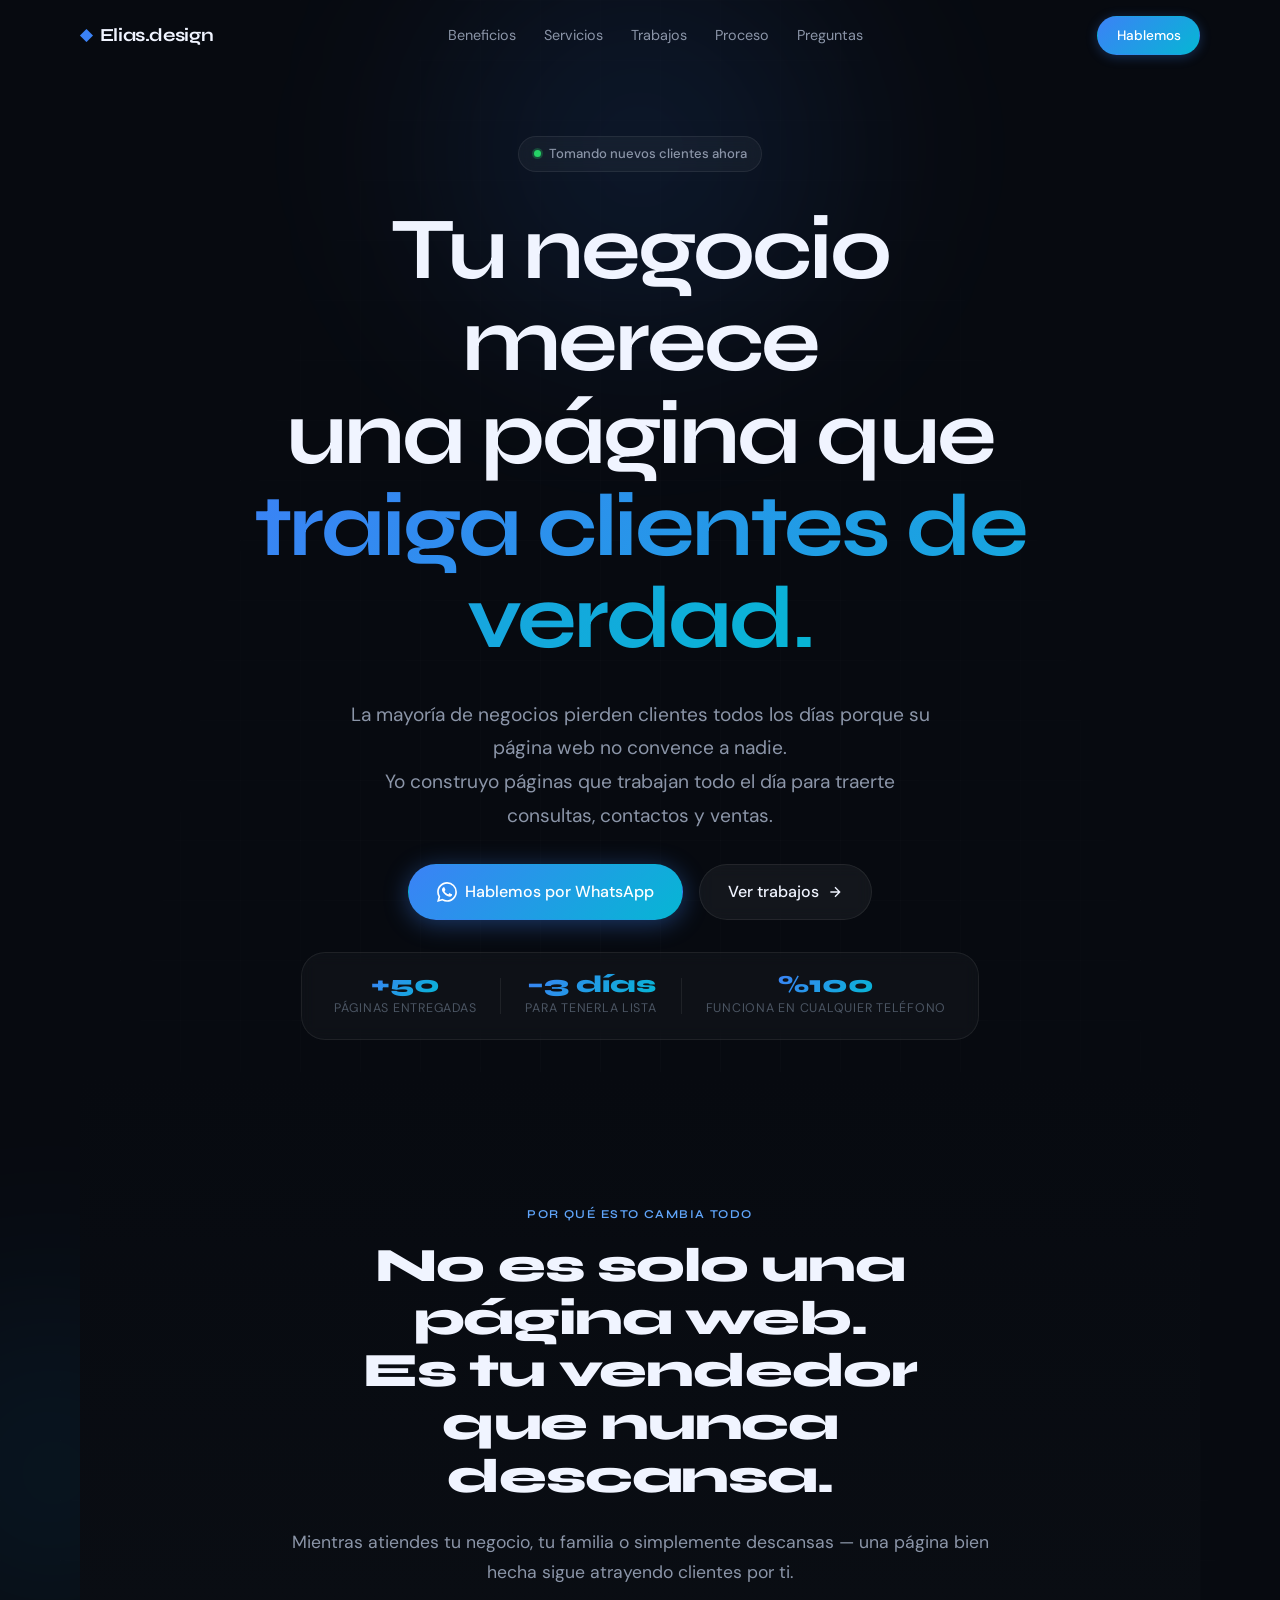
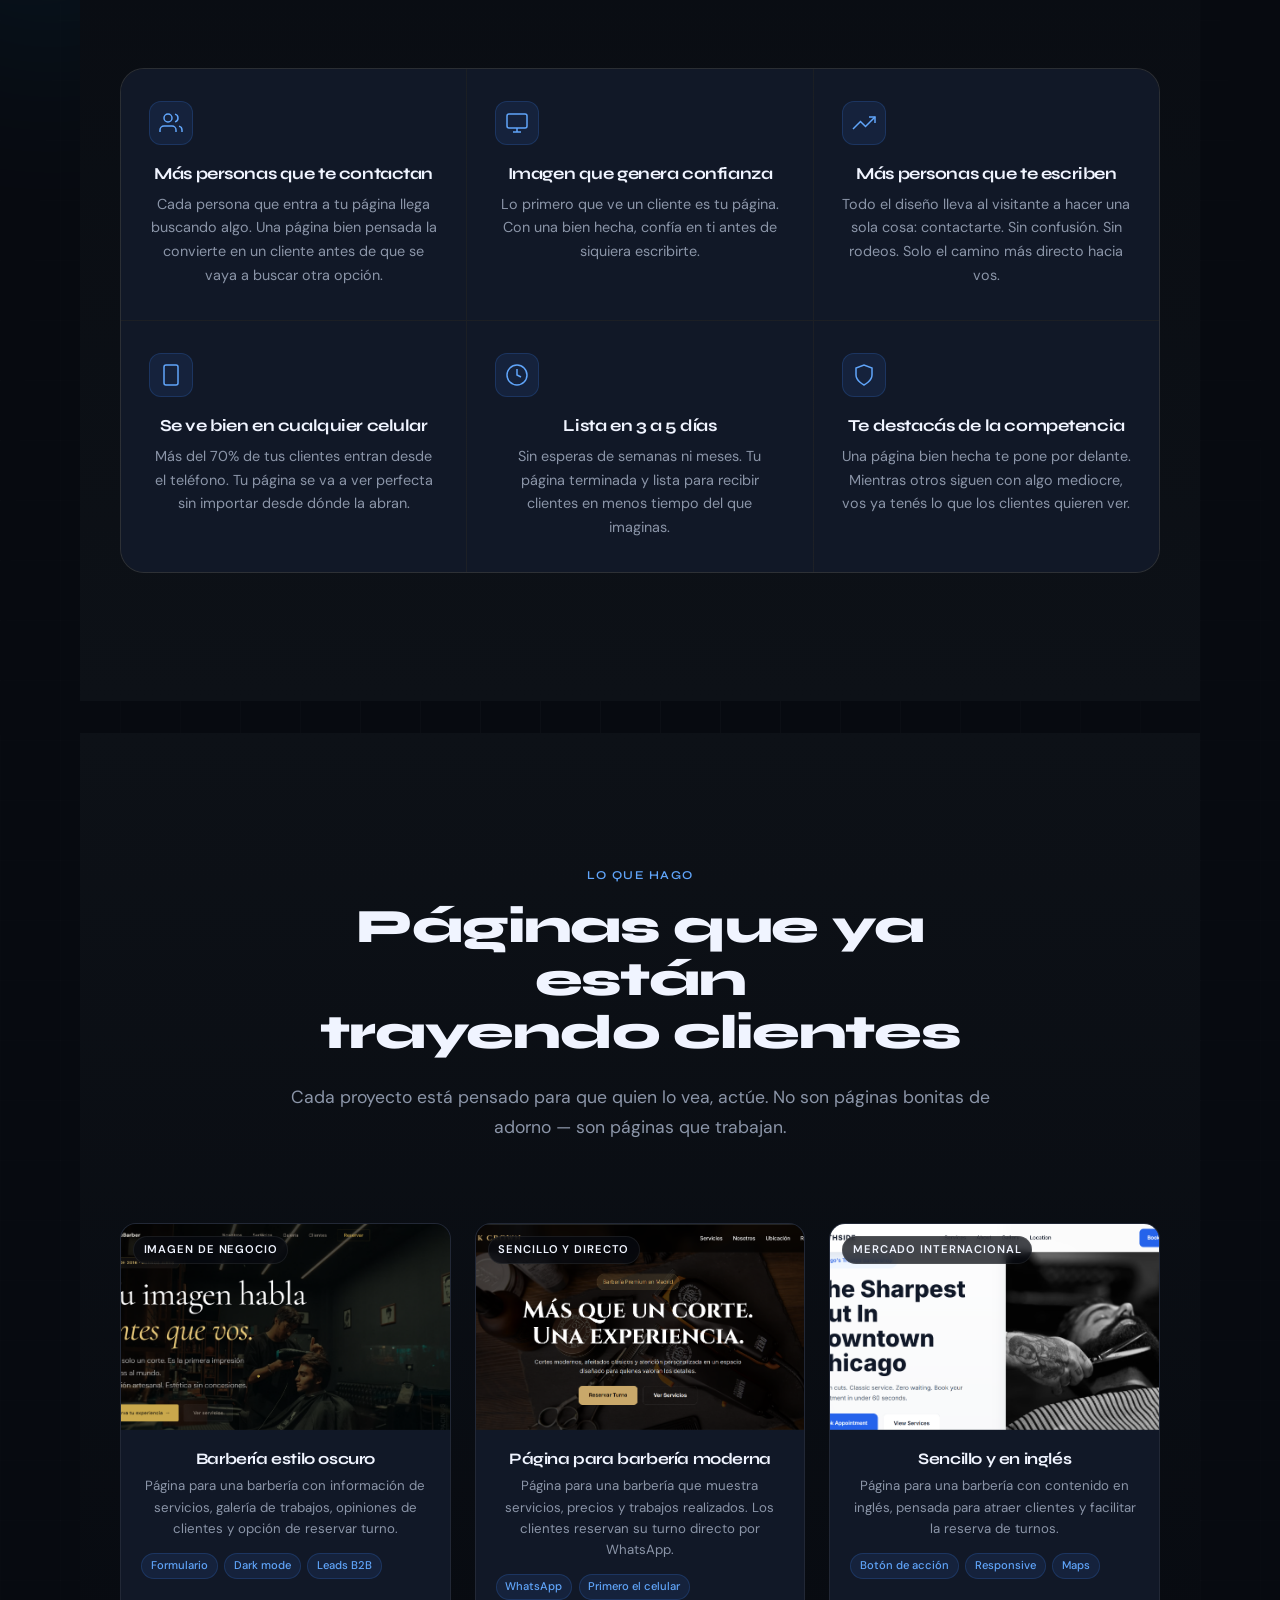
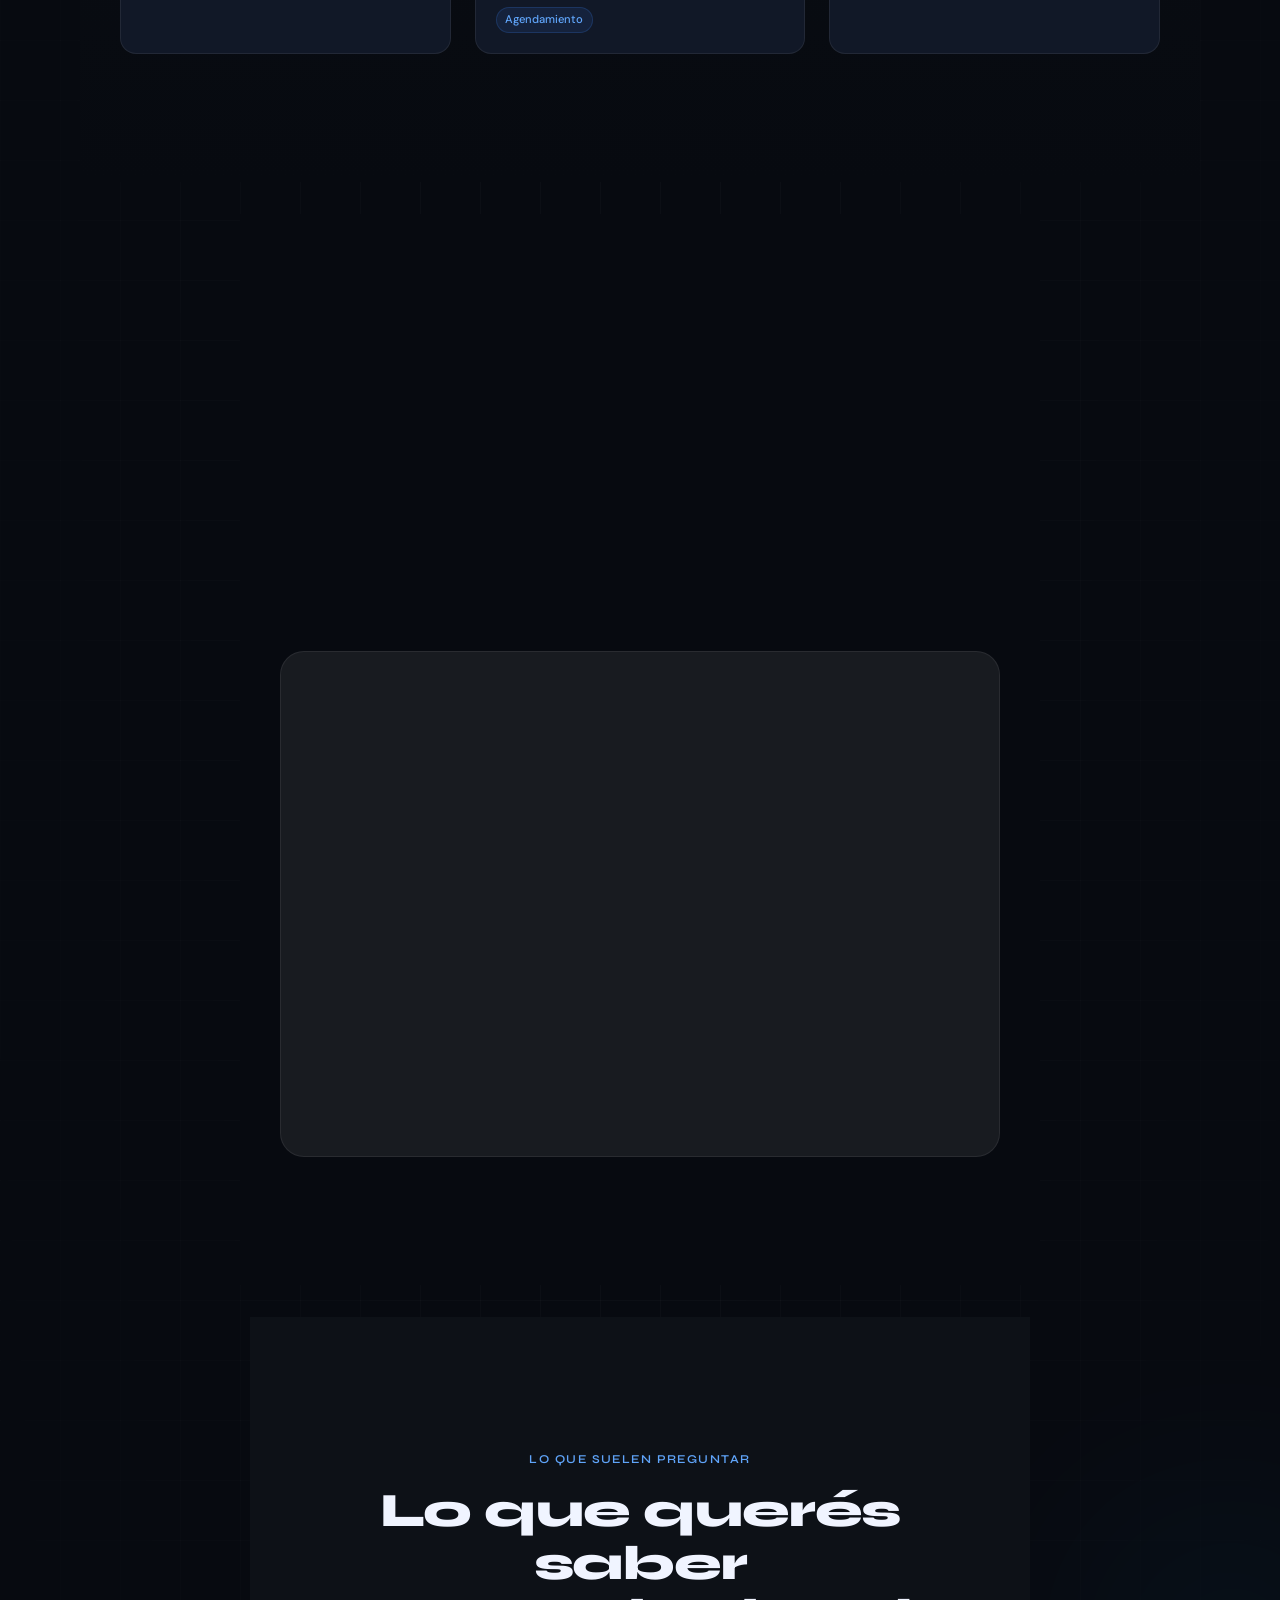
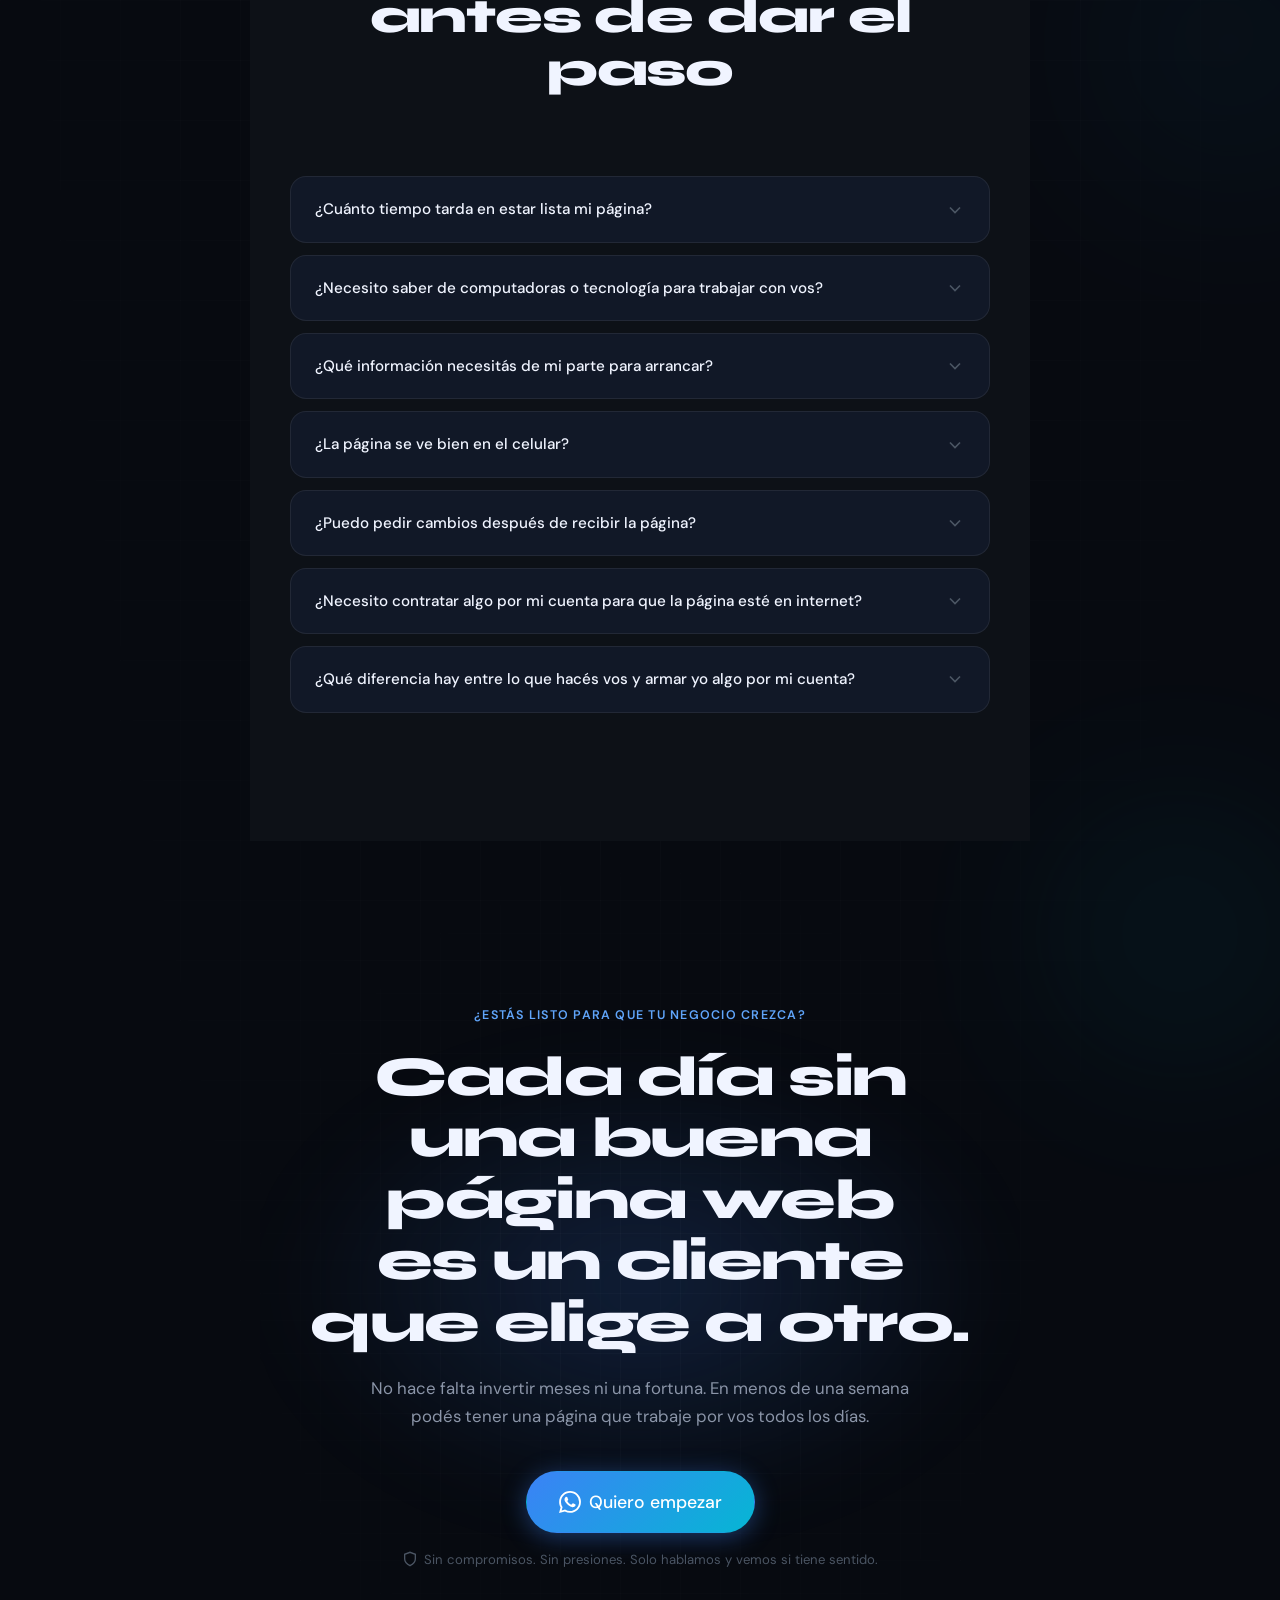
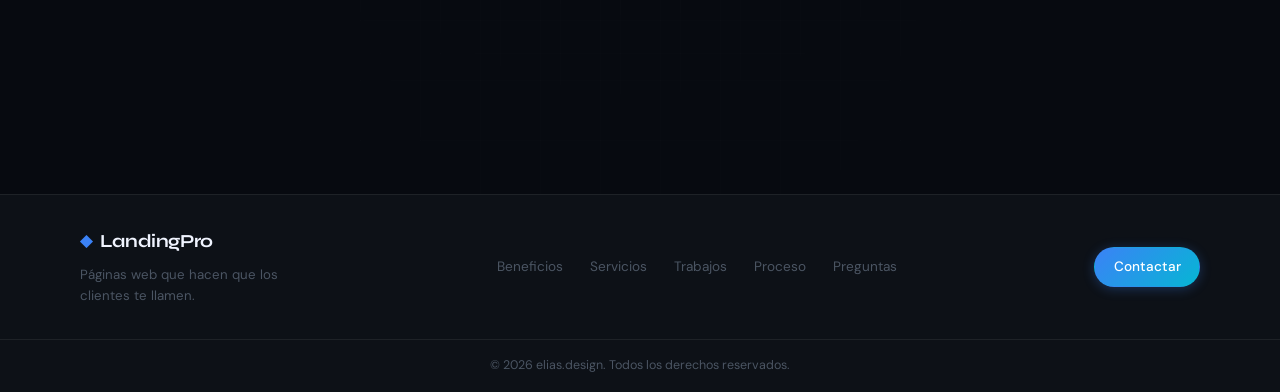
==== index.html @ 69d13177 "Update index.html" ====
<!DOCTYPE html>
<html lang="es">
<head>
  <meta charset="UTF-8" />
  <meta name="viewport" content="width=device-width, initial-scale=1.0" />
  <meta name="description" content="Creo páginas web para negocios que quieren conseguir más clientes. Diseñadas para convencer, rápidas de cargar y listas en menos de una semana." />
  <meta name="keywords" content="página web para negocios, diseño web, conseguir clientes, whatsapp, ventas" />
  <meta property="og:title" content="Páginas web que consiguen clientes | Elias.design" />
  <meta property="og:description" content="Tu próxima página web no solo se verá bien — hará que los clientes te llamen." />
  <meta property="og:type" content="website" />
  <title>elias.design — Páginas web que hacen que los clientes te contacten</title>
  <link rel="preconnect" href="https://fonts.googleapis.com" />
  <link rel="preconnect" href="https://fonts.gstatic.com" crossorigin />
  <link href="https://fonts.googleapis.com/css2?family=Syne:wght@400;500;600;700;800&family=DM+Sans:ital,opsz,wght@0,9..40,300;0,9..40,400;0,9..40,500;1,9..40,300&display=swap" rel="stylesheet" />
  <link rel="stylesheet" href="style.css" />
</head>
<body>

  <!-- ═══════════════════════════════════════════
       NAVBAR
  ═══════════════════════════════════════════ -->
  <header class="navbar" role="banner" id="navbar">
    <nav class="navbar__inner container" aria-label="Navegación principal">
      <a href="#" class="navbar__logo" aria-label="Ir al inicio">
        <span class="logo-mark" aria-hidden="true">◆</span>
        <span class="logo-text">Elias.design</span>
      </a>
      <ul class="navbar__links" role="list">
        <li><a href="#beneficios" class="nav-link">Beneficios</a></li>
        <li><a href="#servicios" class="nav-link">Servicios</a></li>
        <li><a href="#portfolio" class="nav-link">Trabajos</a></li>
        <li><a href="#proceso" class="nav-link">Proceso</a></li>
        <li><a href="#faq" class="nav-link">Preguntas</a></li>
      </ul>
      <a href="https://wa.me/5541999038098?text=Hola,%20me%20interesa%20una%20landing%20page%20profesional"
         class="btn btn--primary btn--sm"
         target="_blank"
         rel="noopener noreferrer"
         aria-label="Contactar por WhatsApp">
        <!-- CAMBIAR NUMERO DE WHATSAPP -->
        Hablemos
      </a>
      <button class="navbar__toggle" aria-label="Abrir menú" aria-expanded="false" aria-controls="mobile-menu" id="menuToggle">
        <span></span><span></span><span></span>
      </button>
    </nav>
    <!-- Mobile Menu -->
    <div class="mobile-menu" id="mobile-menu" aria-hidden="true" role="dialog" aria-modal="true">
      <ul role="list">
        <li><a href="#beneficios" class="nav-link">Beneficios</a></li>
        <li><a href="#servicios" class="nav-link">Servicios</a></li>
        <li><a href="#portfolio" class="nav-link">Trabajos</a></li>
        <li><a href="#proceso" class="nav-link">Proceso</a></li>
        <li><a href="#faq" class="nav-link">Preguntas</a></li>
        <li>
          <a href="https://wa.me/+5541999038098?text=Hola,%20me%20interesa%20una%20landing%20page%20profesional"
             class="btn btn--primary btn--full"
             target="_blank"
             rel="noopener noreferrer">
            <!-- CAMBIAR NUMERO DE WHATSAPP -->
            Hablemos por WhatsApp
          </a>
        </li>
      </ul>
    </div>
  </header>

  <main>

    <!-- ═══════════════════════════════════════════
         HERO
    ═══════════════════════════════════════════ -->
    <section class="hero" aria-labelledby="hero-headline">
      <div class="hero__bg" aria-hidden="true">
        <div class="hero__grid"></div>
        <div class="hero__glow hero__glow--1"></div>
        <div class="hero__glow hero__glow--2"></div>
        <div class="hero__orb hero__orb--1"></div>
        <div class="hero__orb hero__orb--2"></div>
      </div>

      <div class="container hero__inner">
        <div class="hero__badge reveal" aria-label="Disponible para proyectos">
          <span class="badge__dot" aria-hidden="true"></span>
          <span>Tomando nuevos clientes ahora</span>
        </div>

        <h1 class="hero__headline reveal reveal--delay-1" id="hero-headline">
          Tu negocio merece<br />
          una página que<br />
          <em class="headline--accent">traiga clientes de verdad.</em>
        </h1>

        <p class="hero__subheadline reveal reveal--delay-2">
          La mayoría de negocios pierden clientes todos los días porque su página web no convence a nadie.<br class="break-desktop" />
          Yo construyo páginas que trabajan todo el día para traerte consultas, contactos y ventas.
        </p>

        <div class="hero__actions reveal reveal--delay-3">
          <a href="https://wa.me/5541999038098?text=Hola,%20me%20interesa%20una%20landing%20page%20profesional"
             class="btn btn--primary btn--lg btn--glow"
             target="_blank"
             rel="noopener noreferrer"
             aria-label="Contactar por WhatsApp ahora">
            <!-- CAMBIAR NUMERO DE WHATSAPP -->
            <svg width="20" height="20" viewBox="0 0 24 24" fill="currentColor" aria-hidden="true">
              <path d="M17.472 14.382c-.297-.149-1.758-.867-2.03-.967-.273-.099-.471-.148-.67.15-.197.297-.767.966-.94 1.164-.173.199-.347.223-.644.075-.297-.15-1.255-.463-2.39-1.475-.883-.788-1.48-1.761-1.653-2.059-.173-.297-.018-.458.13-.606.134-.133.298-.347.446-.52.149-.174.198-.298.298-.497.099-.198.05-.371-.025-.52-.075-.149-.669-1.612-.916-2.207-.242-.579-.487-.5-.669-.51-.173-.008-.371-.01-.57-.01-.198 0-.52.074-.792.372-.272.297-1.04 1.016-1.04 2.479 0 1.462 1.065 2.875 1.213 3.074.149.198 2.096 3.2 5.077 4.487.709.306 1.262.489 1.694.625.712.227 1.36.195 1.871.118.571-.085 1.758-.719 2.006-1.413.248-.694.248-1.289.173-1.413-.074-.124-.272-.198-.57-.347m-5.421 7.403h-.004a9.87 9.87 0 01-5.031-1.378l-.361-.214-3.741.982.998-3.648-.235-.374a9.86 9.86 0 01-1.51-5.26c.001-5.45 4.436-9.884 9.888-9.884 2.64 0 5.122 1.03 6.988 2.898a9.825 9.825 0 012.893 6.994c-.003 5.45-4.437 9.884-9.885 9.884m8.413-18.297A11.815 11.815 0 0012.05 0C5.495 0 .16 5.335.157 11.892c0 2.096.547 4.142 1.588 5.945L.057 24l6.305-1.654a11.882 11.882 0 005.683 1.448h.005c6.554 0 11.89-5.335 11.893-11.893a11.821 11.821 0 00-3.48-8.413z"/>
            </svg>
            Hablemos por WhatsApp
          </a>
          <a href="#portfolio" class="btn btn--ghost btn--lg">
            Ver trabajos
            <svg width="16" height="16" viewBox="0 0 24 24" fill="none" stroke="currentColor" stroke-width="2" aria-hidden="true">
              <path d="M5 12h14M12 5l7 7-7 7"/>
            </svg>
          </a>
        </div>

        <!-- Social proof strip -->
        <div class="hero__proof reveal reveal--delay-4">
          <div class="proof__item">
            <strong>+50</strong>
            <span>Páginas entregadas</span>
          </div>
          <div class="proof__divider" aria-hidden="true"></div>
          <div class="proof__item">
            <strong>3–5 días</strong>
            <span>Para tenerla lista</span>
          </div>
          <div class="proof__divider" aria-hidden="true"></div>
          <div class="proof__item">
            <strong>100%</strong>
            <span>Funciona en cualquier teléfono</span>
          </div>
        </div>

      

    <!-- ═══════════════════════════════════════════
         BENEFICIOS
    ═══════════════════════════════════════════ -->
    <section class="section beneficios" id="beneficios" aria-labelledby="beneficios-title">
      <div class="container">
        <div class="section__header reveal">
          <div class="section__eyebrow">Por qué esto cambia todo</div>
          <h2 class="section__title" id="beneficios-title">
            No es solo una página web.<br />Es tu vendedor que nunca descansa.
          </h2>
          <p class="section__desc">
            Mientras atiendes tu negocio, tu familia o simplemente descansas — una página bien hecha sigue atrayendo clientes por ti.
          </p>
        </div>

        <div class="benefits-grid">

          <div class="benefit-card reveal" style="--delay: 0">
            <div class="benefit-card__icon" aria-hidden="true">
              <svg width="24" height="24" viewBox="0 0 24 24" fill="none" stroke="currentColor" stroke-width="1.5">
                <path d="M17 21v-2a4 4 0 0 0-4-4H5a4 4 0 0 0-4 4v2"/><circle cx="9" cy="7" r="4"/>
                <path d="M23 21v-2a4 4 0 0 0-3-3.87"/><path d="M16 3.13a4 4 0 0 1 0 7.75"/>
              </svg>
            </div>
            <h3 class="benefit-card__title">Más personas que te contactan</h3>
            <p class="benefit-card__desc">Cada persona que entra a tu página llega buscando algo. Una página bien pensada la convierte en un cliente antes de que se vaya a buscar otra opción.</p>
          </div>

          <div class="benefit-card reveal" style="--delay: 1">
            <div class="benefit-card__icon" aria-hidden="true">
              <svg width="24" height="24" viewBox="0 0 24 24" fill="none" stroke="currentColor" stroke-width="1.5">
                <rect x="2" y="3" width="20" height="14" rx="2"/><line x1="8" y1="21" x2="16" y2="21"/><line x1="12" y1="17" x2="12" y2="21"/>
              </svg>
            </div>
            <h3 class="benefit-card__title">Imagen que genera confianza</h3>
            <p class="benefit-card__desc">Lo primero que ve un cliente es tu página. Con una bien hecha, confía en ti antes de siquiera escribirte.</p>
          </div>

          <div class="benefit-card reveal" style="--delay: 2">
            <div class="benefit-card__icon" aria-hidden="true">
              <svg width="24" height="24" viewBox="0 0 24 24" fill="none" stroke="currentColor" stroke-width="1.5">
                <polyline points="23 6 13.5 15.5 8.5 10.5 1 18"/><polyline points="17 6 23 6 23 12"/>
              </svg>
            </div>
            <h3 class="benefit-card__title">Más personas que te escriben</h3>
            <p class="benefit-card__desc">Todo el diseño lleva al visitante a hacer una sola cosa: contactarte. Sin confusión. Sin rodeos. Solo el camino más directo hacia vos.</p>
          </div>

          <div class="benefit-card reveal" style="--delay: 3">
            <div class="benefit-card__icon" aria-hidden="true">
              <svg width="24" height="24" viewBox="0 0 24 24" fill="none" stroke="currentColor" stroke-width="1.5">
                <rect x="5" y="2" width="14" height="20" rx="2" ry="2"/><line x1="12" y1="18" x2="12.01" y2="18"/>
              </svg>
            </div>
            <h3 class="benefit-card__title">Se ve bien en cualquier celular</h3>
            <p class="benefit-card__desc">Más del 70% de tus clientes entran desde el teléfono. Tu página se va a ver perfecta sin importar desde dónde la abran.</p>
          </div>

          <div class="benefit-card reveal" style="--delay: 4">
            <div class="benefit-card__icon" aria-hidden="true">
              <svg width="24" height="24" viewBox="0 0 24 24" fill="none" stroke="currentColor" stroke-width="1.5">
                <circle cx="12" cy="12" r="10"/><polyline points="12 6 12 12 16 14"/>
              </svg>
            </div>
            <h3 class="benefit-card__title">Lista en 3 a 5 días</h3>
            <p class="benefit-card__desc">Sin esperas de semanas ni meses. Tu página terminada y lista para recibir clientes en menos tiempo del que imaginas.</p>
          </div>

          <div class="benefit-card reveal" style="--delay: 5">
            <div class="benefit-card__icon" aria-hidden="true">
              <svg width="24" height="24" viewBox="0 0 24 24" fill="none" stroke="currentColor" stroke-width="1.5">
                <path d="M12 22s8-4 8-10V5l-8-3-8 3v7c0 6 8 10 8 10z"/>
              </svg>
            </div>
            <h3 class="benefit-card__title">Te destacás de la competencia</h3>
            <p class="benefit-card__desc">Una página bien hecha te pone por delante. Mientras otros siguen con algo mediocre, vos ya tenés lo que los clientes quieren ver.</p>
          </div>

        </div>
      </div>
    </section>

    
    <!-- ═══════════════════════════════════════════
         PORTFOLIO
    ═══════════════════════════════════════════ -->
    <section class="section portfolio" id="portfolio" aria-labelledby="portfolio-title">
      <div class="container">
        <div class="section__header reveal">
          <div class="section__eyebrow">Lo que hago</div>
          <h2 class="section__title" id="portfolio-title">
            Páginas que ya están<br />trayendo clientes
          </h2>
          <p class="section__desc">
            Cada proyecto está pensado para que quien lo vea, actúe. No son páginas bonitas de adorno — son páginas que trabajan.
          </p>
        </div>

        <div class="portfolio-grid">

          <!-- Proyecto 1 -->
          <!-- CAMBIAR IMAGEN DEL PROYECTO 1 -->
          <article class="portfolio-card reveal" style="--delay: 0" aria-labelledby="port-1-title">
            <div class="portfolio-card__image">
              <!-- CAMBIAR IMAGEN: reemplaza el div.portfolio-card__placeholder por <img src="ruta/imagen.jpg" alt="descripción"> -->
              <div class="portfolio-card__placeholder"  aria-hidden="true">
                <img src="nobleb.png" alt="descripción">
                <div class="placeholder-ui">
                  <div class="placeholder-nav"></div>
                  <div class="placeholder-hero">
                    <div class="placeholder-h1"></div>
                    <div class="placeholder-h2"></div>
                    <div class="placeholder-btn"></div>
                  </div>
                  <div class="placeholder-cards">
                    <div class="placeholder-card" style="background: #1e3a5f"></div>
                    <div class="placeholder-card" style="background: #152d4a"></div>
                  </div>
                </div>
              </div>
              <div class="portfolio-card__overlay">
                <!-- CAMBIAR LINK DEL PROYECTO 1 -->
                <a href="https://noble-barber.vercel.app/" class="btn btn--primary btn--sm" target="_blank" rel="noopener noreferrer">
                  Ver proyecto →
                  <!-- LINK -->
                </a>
              </div>
              <div class="portfolio-card__category">Imagen de negocio</div>
            </div>
            <div class="portfolio-card__content">
              <h3 class="portfolio-card__title" id="port-1-title">Barbería estilo oscuro</h3>
              <p class="portfolio-card__desc">Página para una barbería con información de servicios, galería de trabajos, opiniones de clientes y opción de reservar turno.</p>
              <div class="portfolio-card__tags" role="list" aria-label="Etiquetas del proyecto">
                <span role="listitem">Formulario</span>
                <span role="listitem">Dark mode</span>
                <span role="listitem">Leads B2B</span>
              </div>
            </div>
          </article>

          <!-- Proyecto 2 -->
          <!-- CAMBIAR IMAGEN DEL PROYECTO 2 -->
          <article class="portfolio-card reveal" style="--delay: 1" aria-labelledby="port-2-title">
            <div class="portfolio-card__image">
              <!-- CAMBIAR IMAGEN: reemplaza el div.portfolio-card__placeholder por <img src="ruta/imagen.jpg" alt="descripción"> -->
              <div class="portfolio-card__placeholder" aria-hidden="true">
                    <img src="black.png" alt="descripción2">
                <div class="placeholder-ui" style="background: linear-gradient(135deg, #0d1f0d, #0a2818)">
                  <div class="placeholder-nav" style="background: rgba(255,255,255,0.05)"></div>
                  <div class="placeholder-hero">
                    <div class="placeholder-h1" style="background: #22c55e; opacity:0.7"></div>
                    <div class="placeholder-h2" style="background: rgba(255,255,255,0.2)"></div>
                    <div class="placeholder-btn" style="background: #22c55e"></div>
                  </div>
                  <div class="placeholder-cards">
                    <div class="placeholder-card" style="background: rgba(34,197,94,0.1); border: 1px solid rgba(34,197,94,0.3)"></div>
                    <div class="placeholder-card" style="background: rgba(34,197,94,0.1); border: 1px solid rgba(34,197,94,0.3)"></div>
                  </div>
                </div>
              </div>
              <div class="portfolio-card__overlay">
                <!-- CAMBIAR LINK DEL PROYECTO 2 -->
                <a href="https://black-barber-beryl.vercel.app/" class="btn btn--primary btn--sm" target="_blank" rel="noopener noreferrer">
                  Ver proyecto →
                  <!-- CAMBIAR LINK -->
                </a>
              </div>
              <div class="portfolio-card__category">Sencillo y directo</div>
            </div>
            <div class="portfolio-card__content">
              <h3 class="portfolio-card__title" id="port-2-title">Página para barbería moderna</h3>
              <p class="portfolio-card__desc">Página para una barbería que muestra servicios, precios y trabajos realizados. Los clientes reservan su turno directo por WhatsApp.</p>
              <div class="portfolio-card__tags" role="list" aria-label="Etiquetas del proyecto">
                <span role="listitem">WhatsApp</span>
                <span role="listitem">Primero el celular</span>
                <span role="listitem">Agendamiento</span>
              </div>
            </div>
          </article>

          <!-- Proyecto 3 -->
          <!-- CAMBIAR IMAGEN DEL PROYECTO 3 -->
          <article class="portfolio-card reveal" style="--delay: 2" aria-labelledby="port-3-title">
            <div class="portfolio-card__image">
              <!-- CAMBIAR IMAGEN: reemplaza el div.portfolio-card__placeholder por <img src="ruta/imagen.jpg" alt="descripción"> -->
              <div class="portfolio-card__placeholder" aria-hidden="true">
                    <img src="northside.png" alt="descripción3">

                <div class="placeholder-ui" style="background: linear-gradient(135deg, #1a0533, #0d001f)">
                  <div class="placeholder-nav" style="background: rgba(255,255,255,0.04)"></div>
                  <div class="placeholder-hero">
                    <div class="placeholder-h1" style="background: #a855f7; opacity:0.8"></div>
                    <div class="placeholder-h2" style="background: rgba(255,255,255,0.15)"></div>
                    <div class="placeholder-btn" style="background: linear-gradient(90deg,#a855f7,#ec4899)"></div>
                  </div>
                  <div class="placeholder-cards">
                    <div class="placeholder-card" style="background: rgba(168,85,247,0.12); border:1px solid rgba(168,85,247,0.3)"></div>
                    <div class="placeholder-card" style="background: rgba(168,85,247,0.12); border:1px solid rgba(168,85,247,0.3)"></div>
                  </div>
                </div>
              </div>
              <div class="portfolio-card__overlay">
                <!-- CAMBIAR LINK DEL PROYECTO 3 -->
                <a href="https://north-barber.vercel.app/" class="btn btn--primary btn--sm" target="_blank" rel="noopener noreferrer">
                  Ver proyecto →
                  <!-- CAMBIAR LINK -->
                </a>
              </div>
              <div class="portfolio-card__category">Mercado internacional</div>
            </div>
            <div class="portfolio-card__content">
              <h3 class="portfolio-card__title" id="port-3-title">Sencillo y en inglés</h3>
              <p class="portfolio-card__desc">Página para una barbería con contenido en inglés, pensada para atraer clientes y facilitar la reserva de turnos.</p>
              <div class="portfolio-card__tags" role="list" aria-label="Etiquetas del proyecto">
                <span role="listitem">Botón de acción</span>
                <span role="listitem">Responsive</span>
                <span role="listitem">Maps</span>
              </div>
            </div>
          </article>
    </section>

    <!-- ═══════════════════════════════════════════
        PROCESO
    ═══════════════════════════════════════════ -->
    <section class="section proceso" id="proceso" aria-labelledby="proceso-title">
      <div class="container">
        <div class="section__header reveal">
          <div class="section__eyebrow">Así funciona</div>
          <h2 class="section__title" id="proceso-title">
            Sencillo, rápido<br />y sin vueltas
          </h2>
          <p class="section__desc">
            Tu tiempo vale. Por eso el proceso es simple, claro y termina con tu página lista en menos de una semana.
          </p>
        </div>

        <div class="process-steps">

          <div class="process-step reveal" style="--delay: 0">
            <div class="process-step__number" aria-hidden="true">01</div>
            <div class="process-step__content">
              <h3 class="process-step__title">Charlamos</h3>
              <p class="process-step__desc">Hablamos por WhatsApp. Te hago las preguntas necesarias para entender tu negocio, a quién le vendés y qué resultado querés lograr.</p>
            </div>
            <div class="process-step__connector" aria-hidden="true"></div>
          </div>

          <div class="process-step reveal" style="--delay: 1">
            <div class="process-step__number" aria-hidden="true">02</div>
            <div class="process-step__content">
              <h3 class="process-step__title">Diseñamos</h3>
              <p class="process-step__desc">Armo la estructura visual y los textos de tu página. Te muestro cómo va a quedar antes de empezar a construirla.</p>
            </div>
            <div class="process-step__connector" aria-hidden="true"></div>
          </div>

          <div class="process-step reveal" style="--delay: 2">
            <div class="process-step__number" aria-hidden="true">03</div>
            <div class="process-step__content">
              <h3 class="process-step__title">Construimos</h3>
              <p class="process-step__desc">Construyo tu página con cuidado. Carga rápido, se ve bien en el celular y está pensada para que quienes la visiten te escriban.</p>
            </div>
            <div class="process-step__connector" aria-hidden="true"></div>
          </div>

          <div class="process-step reveal" style="--delay: 3">
            <div class="process-step__number" aria-hidden="true">04</div>
            <div class="process-step__content">
              <h3 class="process-step__title">Te la entregamos</h3>
              <p class="process-step__desc">Recibís tu página lista para publicar. Te explico cómo funciona todo y te acompaño después de la entrega para que no te quedes con dudas.</p>
            </div>
          </div>

        </div>
      </div>
    </section>

    <!-- ═══════════════════════════════════════════
        FAQ
    ═══════════════════════════════════════════ -->
    <section class="section faq" id="faq" aria-labelledby="faq-title">
      <div class="container">
        <div class="section__header reveal">
          <div class="section__eyebrow">Lo que suelen preguntar</div>
          <h2 class="section__title" id="faq-title">
            Lo que querés saber<br />antes de dar el paso
          </h2>
        </div>

        <div class="faq-list reveal" role="list">

          <details class="faq-item" role="listitem">
            <summary class="faq-item__question">
              ¿Cuánto tiempo tarda en estar lista mi página?
              <span class="faq-item__icon" aria-hidden="true">
                <svg width="20" height="20" viewBox="0 0 24 24" fill="none" stroke="currentColor" stroke-width="2"><polyline points="6 9 12 15 18 9"/></svg>
              </span>
            </summary>
            <div class="faq-item__answer">
              <p>Entre 3 y 5 días desde que confirmás el proyecto y me mandás la información necesaria. No hago esperar semanas a nadie.</p>
            </div>
          </details>

          <details class="faq-item" role="listitem">
            <summary class="faq-item__question">
              ¿Necesito saber de computadoras o tecnología para trabajar con vos?
              <span class="faq-item__icon" aria-hidden="true">
                <svg width="20" height="20" viewBox="0 0 24 24" fill="none" stroke="currentColor" stroke-width="2"><polyline points="6 9 12 15 18 9"/></svg>
              </span>
            </summary>
            <div class="faq-item__answer">
              <p>Para nada. Solo necesitás saber qué querés lograr con tu negocio. Yo me encargo de todo lo demás: diseño, construcción, formularios, WhatsApp, publicación y cualquier cosa técnica.</p>
            </div>
          </details>

          <details class="faq-item" role="listitem">
            <summary class="faq-item__question">
              ¿Qué información necesitás de mi parte para arrancar?
              <span class="faq-item__icon" aria-hidden="true">
                <svg width="20" height="20" viewBox="0 0 24 24" fill="none" stroke="currentColor" stroke-width="2"><polyline points="6 9 12 15 18 9"/></svg>
              </span>
            </summary>
            <div class="faq-item__answer">
              <p>Básicamente: a qué te dedicás, a quién le vendés, qué querés que haga quien visita tu página y si tenés logo e imágenes. Si te falta algo, lo resolvemos juntos sin problema.</p>
            </div>
          </details>

          <details class="faq-item" role="listitem">
            <summary class="faq-item__question">
              ¿La página se ve bien en el celular?
              <span class="faq-item__icon" aria-hidden="true">
                <svg width="20" height="20" viewBox="0 0 24 24" fill="none" stroke="currentColor" stroke-width="2"><polyline points="6 9 12 15 18 9"/></svg>
              </span>
            </summary>
            <div class="faq-item__answer">
              <p>Sí. Todas las páginas que hago están pensadas primero para el celular, porque más del 70% de las personas las abren desde el teléfono. Se va a ver perfecta en cualquier pantalla.</p>
            </div>
          </details>

          <details class="faq-item" role="listitem">
            <summary class="faq-item__question">
              ¿Puedo pedir cambios después de recibir la página?
              <span class="faq-item__icon" aria-hidden="true">
                <svg width="20" height="20" viewBox="0 0 24 24" fill="none" stroke="currentColor" stroke-width="2"><polyline points="6 9 12 15 18 9"/></svg>
              </span>
            </summary>
            <div class="faq-item__answer">
              <p>Sí. Durante el proceso hay rondas de revisión. Y si después de entregada necesitás ajustar un texto, un color o una imagen, lo hacemos sin problema dentro del período de acompañamiento.</p>
            </div>
          </details>

          <details class="faq-item" role="listitem">
            <summary class="faq-item__question">
              ¿Necesito contratar algo por mi cuenta para que la página esté en internet?
              <span class="faq-item__icon" aria-hidden="true">
                <svg width="20" height="20" viewBox="0 0 24 24" fill="none" stroke="currentColor" stroke-width="2"><polyline points="6 9 12 15 18 9"/></svg>
              </span>
            </summary>
            <div class="faq-item__answer">
              <p>Sí, necesitás un dominio y un servicio de alojamiento, pero son baratos y fáciles de conseguir. Si todavía no los tenés, te recomiendo las mejores opciones para tu caso y te guío para que no pierdas tiempo en eso.</p>
            </div>
          </details>

          <details class="faq-item" role="listitem">
            <summary class="faq-item__question">
              ¿Qué diferencia hay entre lo que hacés vos y armar yo algo por mi cuenta?
              <span class="faq-item__icon" aria-hidden="true">
                <svg width="20" height="20" viewBox="0 0 24 24" fill="none" stroke="currentColor" stroke-width="2"><polyline points="6 9 12 15 18 9"/></svg>
              </span>
            </summary>
            <div class="faq-item__answer">
              <p>Podrías armar algo vos mismo con una plantilla básica, claro. Pero una página pensada para que la gente actúe — con los textos correctos, el orden visual correcto y la lógica que lleva al cliente a contactarte — trae entre 3 y 10 veces más resultados. Lo que invertís en una buena página se recupera con el primer cliente que conseguís.</p>
            </div>
          </details>

        </div>
      </div>
    </section>

    <!-- ═══════════════════════════════════════════
         CTA FINAL
    ═══════════════════════════════════════════ -->
    <section class="section cta-final" aria-labelledby="cta-title">
      <div class="cta-final__bg" aria-hidden="true">
        <div class="cta-final__glow"></div>
        <div class="cta-final__grid"></div>
      </div>
      <div class="container cta-final__inner reveal">
        <div class="cta-final__eyebrow">¿Estás listo para que tu negocio crezca?</div>
        <h2 class="cta-final__title" id="cta-title">
          Cada día sin una buena página web<br />
          es un cliente que elige a otro.
        </h2>
        <p class="cta-final__desc">
          No hace falta invertir meses ni una fortuna. En menos de una semana podés tener una página que trabaje por vos todos los días.
        </p>
        <div class="cta-final__actions">
          <a href="https://wa.me/5541999038098?text=Hola,%20quiero%20empezar%20con%20mi%20landing%20page%20profesional"
             class="btn btn--primary btn--xl btn--glow"
             target="_blank"
             rel="noopener noreferrer"
             aria-label="Contactar por WhatsApp para empezar">
            <!-- CAMBIAR NUMERO DE WHATSAPP -->
            <svg width="22" height="22" viewBox="0 0 24 24" fill="currentColor" aria-hidden="true">
              <path d="M17.472 14.382c-.297-.149-1.758-.867-2.03-.967-.273-.099-.471-.148-.67.15-.197.297-.767.966-.94 1.164-.173.199-.347.223-.644.075-.297-.15-1.255-.463-2.39-1.475-.883-.788-1.48-1.761-1.653-2.059-.173-.297-.018-.458.13-.606.134-.133.298-.347.446-.52.149-.174.198-.298.298-.497.099-.198.05-.371-.025-.52-.075-.149-.669-1.612-.916-2.207-.242-.579-.487-.5-.669-.51-.173-.008-.371-.01-.57-.01-.198 0-.52.074-.792.372-.272.297-1.04 1.016-1.04 2.479 0 1.462 1.065 2.875 1.213 3.074.149.198 2.096 3.2 5.077 4.487.709.306 1.262.489 1.694.625.712.227 1.36.195 1.871.118.571-.085 1.758-.719 2.006-1.413.248-.694.248-1.289.173-1.413-.074-.124-.272-.198-.57-.347m-5.421 7.403h-.004a9.87 9.87 0 01-5.031-1.378l-.361-.214-3.741.982.998-3.648-.235-.374a9.86 9.86 0 01-1.51-5.26c.001-5.45 4.436-9.884 9.888-9.884 2.64 0 5.122 1.03 6.988 2.898a9.825 9.825 0 012.893 6.994c-.003 5.45-4.437 9.884-9.885 9.884m8.413-18.297A11.815 11.815 0 0012.05 0C5.495 0 .16 5.335.157 11.892c0 2.096.547 4.142 1.588 5.945L.057 24l6.305-1.654a11.882 11.882 0 005.683 1.448h.005c6.554 0 11.89-5.335 11.893-11.893a11.821 11.821 0 00-3.48-8.413z"/>
            </svg>
            Quiero empezar
          </a>
          <p class="cta-final__note">
            <svg width="16" height="16" viewBox="0 0 24 24" fill="none" stroke="currentColor" stroke-width="2" aria-hidden="true">
              <path d="M12 22s8-4 8-10V5l-8-3-8 3v7c0 6 8 10 8 10z"/>
            </svg>
            Sin compromisos. Sin presiones. Solo hablamos y vemos si tiene sentido.
          </p>
        </div>
      </div>
    </section>

  </main>

  <!-- ═══════════════════════════════════════════
       FOOTER
  ═══════════════════════════════════════════ -->
  <footer class="footer" role="contentinfo">
    <div class="container footer__inner">
      <div class="footer__brand">
        <a href="#" class="navbar__logo" aria-label="Ir al inicio">
          <span class="logo-mark" aria-hidden="true">◆</span>
          <span class="logo-text">LandingPro</span>
        </a>
        <p>Páginas web que hacen que los clientes te llamen.</p>
      </div>
      <nav class="footer__links" aria-label="Navegación del footer">
        <a href="#beneficios">Beneficios</a>
        <a href="#servicios">Servicios</a>
        <a href="#portfolio">Trabajos</a>
        <a href="#proceso">Proceso</a>
        <a href="#faq">Preguntas</a>
      </nav>
      <div class="footer__cta">
        <a href="https://wa.me/5541999038098?text=Hola,%20me%20interesa%20una%20landing%20page%20profesional"
           class="btn btn--primary btn--sm"
           target="_blank"
           rel="noopener noreferrer">
          <!-- CAMBIAR NUMERO DE WHATSAPP -->
          Contactar
        </a>
      </div>
    </div>
    <div class="footer__bottom">
      <div class="container">
        <p>© 2026 elias.design. Todos los derechos reservados.</p>
        <!-- CAMBIAR NOMBRE/DATOS DE LA EMPRESA -->
      </div>
    </div>
  </footer>

  <!-- WhatsApp Floating Button -->
  <a href="https://wa.me/5541999038098?text=Hola,%20me%20interesa%20una%20landing%20page%20profesional"
     class="wa-float"
     target="_blank"
     rel="noopener noreferrer"
     aria-label="Contactar por WhatsApp"
     id="waFloat">
    <!-- CAMBIAR NUMERO DE WHATSAPP -->
    <svg width="28" height="28" viewBox="0 0 24 24" fill="currentColor" aria-hidden="true">
      <path d="M17.472 14.382c-.297-.149-1.758-.867-2.03-.967-.273-.099-.471-.148-.67.15-.197.297-.767.966-.94 1.164-.173.199-.347.223-.644.075-.297-.15-1.255-.463-2.39-1.475-.883-.788-1.48-1.761-1.653-2.059-.173-.297-.018-.458.13-.606.134-.133.298-.347.446-.52.149-.174.198-.298.298-.497.099-.198.05-.371-.025-.52-.075-.149-.669-1.612-.916-2.207-.242-.579-.487-.5-.669-.51-.173-.008-.371-.01-.57-.01-.198 0-.52.074-.792.372-.272.297-1.04 1.016-1.04 2.479 0 1.462 1.065 2.875 1.213 3.074.149.198 2.096 3.2 5.077 4.487.709.306 1.262.489 1.694.625.712.227 1.36.195 1.871.118.571-.085 1.758-.719 2.006-1.413.248-.694.248-1.289.173-1.413-.074-.124-.272-.198-.57-.347m-5.421 7.403h-.004a9.87 9.87 0 01-5.031-1.378l-.361-.214-3.741.982.998-3.648-.235-.374a9.86 9.86 0 01-1.51-5.26c.001-5.45 4.436-9.884 9.888-9.884 2.64 0 5.122 1.03 6.988 2.898a9.825 9.825 0 012.893 6.994c-.003 5.45-4.437 9.884-9.885 9.884m8.413-18.297A11.815 11.815 0 0012.05 0C5.495 0 .16 5.335.157 11.892c0 2.096.547 4.142 1.588 5.945L.057 24l6.305-1.654a11.882 11.882 0 005.683 1.448h.005c6.554 0 11.89-5.335 11.893-11.893a11.821 11.821 0 00-3.48-8.413z"/>
    </svg>
    <span class="wa-float__tooltip">¿Hablamos?</span>
  </a>

  <script src="main.js"></script>
</body>
</html>
---- style.css ----
/* ═══════════════════════════════════════════════════════
   LANDINGPRO — style.css
   Design System: Dark Luxury Tech
   Tipografía: Syne (display) + DM Sans (body)
═══════════════════════════════════════════════════════ */

/* ─── CSS Variables ──────────────────────────────────── */
:root {
  /* Colors */
  --bg-base:         #070a10;
  --bg-surface:      #0d1117;
  --bg-elevated:     #141b24;
  --bg-card:         #111827;
  --border:          rgba(255, 255, 255, 0.07);
  --border-hover:    rgba(255, 255, 255, 0.14);

  --accent:          #3b82f6;
  --accent-bright:   #60a5fa;
  --accent-glow:     rgba(59, 130, 246, 0.35);
  --accent-subtle:   rgba(59, 130, 246, 0.1);

  --cyan:            #06b6d4;
  --cyan-subtle:     rgba(6, 182, 212, 0.08);

  --text-primary:    #f0f4ff;
  --text-secondary:  #8b95a8;
  --text-muted:      #4b5563;
  --text-inverse:    #070a10;

  --wa-green:        #25d366;
  --wa-green-dark:   #128c7e;

  --gradient-hero:   radial-gradient(ellipse 80% 60% at 50% -10%, rgba(59,130,246,0.22) 0%, transparent 65%);
  --gradient-accent: linear-gradient(135deg, var(--accent) 0%, var(--cyan) 100%);
  --gradient-card:   linear-gradient(135deg, rgba(255,255,255,0.04) 0%, rgba(255,255,255,0.01) 100%);

  /* Typography */
  --font-display:    'Syne', sans-serif;
  --font-body:       'DM Sans', sans-serif;

  /* Spacing */
  --spacing-xs:      0.25rem;
  --spacing-sm:      0.5rem;
  --spacing-md:      1rem;
  --spacing-lg:      1.5rem;
  --spacing-xl:      2rem;
  --spacing-2xl:     3rem;
  --spacing-3xl:     5rem;
  --spacing-4xl:     7rem;

  /* Section vertical padding */
  --section-py:      clamp(5rem, 10vw, 8rem);

  /* Radius */
  --radius-sm:       8px;
  --radius-md:       12px;
  --radius-lg:       16px;
  --radius-xl:       24px;
  --radius-full:     9999px;

  /* Shadows */
  --shadow-card:     0 1px 3px rgba(0,0,0,0.4), 0 8px 32px rgba(0,0,0,0.3);
  --shadow-glow:     0 0 60px rgba(59,130,246,0.2), 0 0 120px rgba(59,130,246,0.1);
  --shadow-btn:      0 4px 24px rgba(59,130,246,0.4);

  /* Transitions */
  --transition-fast: 150ms cubic-bezier(0.4, 0, 0.2, 1);
  --transition-base: 250ms cubic-bezier(0.4, 0, 0.2, 1);
  --transition-slow: 400ms cubic-bezier(0.4, 0, 0.2, 1);

  /* Layout */
  --max-width:       1200px;
  --navbar-h:        72px;
}

/* ─── Reset & Base ───────────────────────────────────── */
*, *::before, *::after {
  box-sizing: border-box;
  margin: 0;
  padding: 0;
}

html {
  scroll-behavior: smooth;
  font-size: 16px;
  -webkit-text-size-adjust: 100%;
}

body {
  font-family: var(--font-body);
  background-color: var(--bg-base);
  color: var(--text-primary);
  line-height: 1.6;
  overflow-x: hidden;
  -webkit-font-smoothing: antialiased;
  -moz-osx-font-smoothing: grayscale;
}

img, video, svg {
  display: block;
  max-width: 100%;
}

a {
  color: inherit;
  text-decoration: none;
}

ul, ol {
  list-style: none;
}

button {
  cursor: pointer;
  border: none;
  background: none;
  font-family: inherit;
}

details > summary {
  cursor: pointer;
  list-style: none;
}

details > summary::-webkit-details-marker {
  display: none;
}

/* ─── Layout Utilities ───────────────────────────────── */
.container {
  width: 100%;
  max-width: var(--max-width);
  margin: 0 auto;
  padding: 0 1.25rem;
}

@media (min-width: 768px) {
  .container {
    padding: 0 2rem;
  }
}

@media (min-width: 1200px) {
  .container {
    padding: 0 2.5rem;
  }
}

.section {
  padding: var(--section-py) 0;
}

.section__header {
  text-align: center;
  max-width: 700px;
  margin: 0 auto var(--spacing-3xl);
}

.section__eyebrow {
  display: inline-block;
  font-family: var(--font-display);
  font-size: 0.75rem;
  font-weight: 600;
  letter-spacing: 0.12em;
  text-transform: uppercase;
  color: var(--accent-bright);
  margin-bottom: var(--spacing-md);
}

.section__title {
  font-family: var(--font-display);
  font-size: clamp(2rem, 5vw, 3rem);
  font-weight: 800;
  line-height: 1.1;
  letter-spacing: -0.025em;
  color: var(--text-primary);
  margin-bottom: var(--spacing-lg);
}

.section__desc {
  font-size: 1.1rem;
  color: var(--text-secondary);
  line-height: 1.7;
}

/* ─── Typography ─────────────────────────────────────── */
h1, h2, h3, h4 {
  font-family: var(--font-display);
  line-height: 1.1;
  letter-spacing: -0.025em;
}

/* ─── Buttons ────────────────────────────────────────── */
.btn {
  display: inline-flex;
  align-items: center;
  justify-content: center;
  gap: 0.5rem;
  font-family: var(--font-body);
  font-weight: 500;
  border-radius: var(--radius-full);
  transition: all var(--transition-base);
  white-space: nowrap;
  position: relative;
  text-decoration: none;
  cursor: pointer;
  border: 1px solid transparent;
}

.btn:focus-visible {
  outline: 2px solid var(--accent);
  outline-offset: 3px;
}

/* Primary */
.btn--primary {
  background: var(--gradient-accent);
  color: white;
  border-color: transparent;
  box-shadow: 0 2px 12px rgba(59,130,246,0.3);
}

.btn--primary:hover {
  transform: translateY(-1px);
  box-shadow: 0 6px 28px rgba(59,130,246,0.45);
  filter: brightness(1.08);
}

.btn--primary:active {
  transform: translateY(0);
}

/* Ghost */
.btn--ghost {
  background: rgba(255,255,255,0.05);
  color: var(--text-primary);
  border-color: var(--border);
  backdrop-filter: blur(8px);
}

.btn--ghost:hover {
  background: rgba(255,255,255,0.09);
  border-color: var(--border-hover);
  transform: translateY(-1px);
}

/* Outline */
.btn--outline {
  background: transparent;
  color: var(--accent-bright);
  border-color: rgba(59,130,246,0.35);
}

.btn--outline:hover {
  background: var(--accent-subtle);
  border-color: var(--accent);
  transform: translateY(-1px);
}

/* Glow variant */
.btn--glow {
  box-shadow: var(--shadow-btn);
}

.btn--glow:hover {
  box-shadow: 0 8px 40px rgba(59,130,246,0.55);
}

/* Sizes */
.btn--sm  { font-size: 0.85rem; padding: 0.5rem 1.15rem; }
.btn--md  { font-size: 0.95rem; padding: 0.7rem 1.5rem; }
.btn--lg  { font-size: 1rem;    padding: 0.875rem 1.75rem; }
.btn--xl  { font-size: 1.1rem;  padding: 1rem 2rem; }
.btn--full { width: 100%; }

/* ─── Reveal Animations ──────────────────────────────── */
.reveal {
  opacity: 0;
  transform: translateY(28px);
  transition: opacity 0.65s cubic-bezier(0.4,0,0.2,1),
              transform 0.65s cubic-bezier(0.4,0,0.2,1);
}

.reveal.reveal--delay-1 { transition-delay: 0.1s; }
.reveal.reveal--delay-2 { transition-delay: 0.2s; }
.reveal.reveal--delay-3 { transition-delay: 0.3s; }
.reveal.reveal--delay-4 { transition-delay: 0.45s; }
.reveal.reveal--delay-5 { transition-delay: 0.6s; }

.reveal.is-visible {
  opacity: 1;
  transform: translateY(0);
}

/* Dynamic delay for grid children */
.benefit-card.reveal,
.service-card.reveal,
.portfolio-card.reveal,
.process-step.reveal {
  transition-delay: calc(var(--delay, 0) * 0.12s);
}

/* ═══════════════════════════════════════════════════════
   NAVBAR
═══════════════════════════════════════════════════════ */
.navbar {
  position: fixed;
  top: 0;
  left: 0;
  right: 0;
  z-index: 100;
  height: var(--navbar-h);
  display: flex;
  align-items: center;
  transition: background var(--transition-base), border-color var(--transition-base), backdrop-filter var(--transition-base);
  border-bottom: 1px solid transparent;
}

.navbar.is-scrolled {
  background: rgba(7, 10, 16, 0.85);
  backdrop-filter: blur(20px) saturate(150%);
  -webkit-backdrop-filter: blur(20px) saturate(150%);
  border-bottom-color: var(--border);
}

.navbar__inner {
  display: flex;
  align-items: center;
  justify-content: space-between;
  gap: var(--spacing-xl);
}

.navbar__logo {
  display: flex;
  align-items: center;
  gap: 0.5rem;
  font-family: var(--font-display);
  font-weight: 700;
  font-size: 1.15rem;
  color: var(--text-primary);
  letter-spacing: -0.02em;
  transition: opacity var(--transition-fast);
}

.navbar__logo:hover { opacity: 0.8; }

.logo-mark {
  color: var(--accent);
  font-size: 0.85em;
}

.navbar__links {
  display: none;
  align-items: center;
  gap: var(--spacing-xs);
}

@media (min-width: 900px) {
  .navbar__links {
    display: flex;
  }
}

.nav-link {
  font-size: 0.9rem;
  color: var(--text-secondary);
  padding: 0.4rem 0.75rem;
  border-radius: var(--radius-full);
  transition: color var(--transition-fast), background var(--transition-fast);
}

.nav-link:hover {
  color: var(--text-primary);
  background: rgba(255,255,255,0.06);
}

.navbar__toggle {
  display: flex;
  flex-direction: column;
  justify-content: center;
  gap: 5px;
  width: 36px;
  height: 36px;
  padding: 4px;
  border-radius: var(--radius-sm);
  transition: background var(--transition-fast);
}

@media (min-width: 900px) {
  .navbar__toggle { display: none; }
}

.navbar__toggle:hover { background: rgba(255,255,255,0.06); }

.navbar__toggle span {
  display: block;
  height: 2px;
  background: var(--text-secondary);
  border-radius: 2px;
  transition: all var(--transition-base);
}

.navbar__toggle.is-open span:nth-child(1) { transform: translateY(7px) rotate(45deg); }
.navbar__toggle.is-open span:nth-child(2) { opacity: 0; transform: scaleX(0); }
.navbar__toggle.is-open span:nth-child(3) { transform: translateY(-7px) rotate(-45deg); }

/* Mobile menu */
.mobile-menu {
  position: fixed;
  inset: 0;
  z-index: 99;
  background: rgba(7,10,16,0.97);
  backdrop-filter: blur(20px);
  display: flex;
  flex-direction: column;
  justify-content: center;
  padding: 2rem 1.5rem;
  opacity: 0;
  visibility: hidden;
  transition: opacity var(--transition-base), visibility var(--transition-base);
}

.mobile-menu.is-open {
  opacity: 1;
  visibility: visible;
}

.mobile-menu ul {
  display: flex;
  flex-direction: column;
  gap: 0.5rem;
  text-align: center;
}

.mobile-menu .nav-link {
  font-size: 1.3rem;
  font-weight: 500;
  padding: 0.75rem 1rem;
  display: block;
}

/* ═══════════════════════════════════════════════════════
   HERO
═══════════════════════════════════════════════════════ */
.hero {
  position: relative;
  min-height: 100vh;
  display: flex;
  align-items: center;
  padding-top: var(--navbar-h);
  overflow: hidden;
}

.hero__bg {
  position: absolute;
  inset: 0;
  pointer-events: none;
  z-index: 0;
}

.hero__grid {
  position: absolute;
  inset: 0;
  background-image:
    linear-gradient(rgba(255,255,255,0.025) 1px, transparent 1px),
    linear-gradient(90deg, rgba(255,255,255,0.025) 1px, transparent 1px);
  background-size: 60px 60px;
  mask-image: radial-gradient(ellipse 80% 80% at 50% 50%, black 20%, transparent 80%);
}

.hero__glow {
  position: absolute;
  border-radius: 50%;
  filter: blur(80px);
  opacity: 0.6;
}

.hero__glow--1 {
  width: 700px;
  height: 500px;
  background: radial-gradient(circle, rgba(59,130,246,0.25), transparent 70%);
  top: -100px;
  left: 50%;
  transform: translateX(-50%);
}

.hero__glow--2 {
  width: 400px;
  height: 400px;
  background: radial-gradient(circle, rgba(6,182,212,0.15), transparent 70%);
  bottom: 10%;
  right: -100px;
}

.hero__orb {
  position: absolute;
  border-radius: 50%;
  background: var(--gradient-accent);
  filter: blur(120px);
  opacity: 0.12;
}

.hero__orb--1 {
  width: 300px;
  height: 300px;
  top: 20%;
  left: -100px;
  animation: orbFloat 8s ease-in-out infinite;
}

.hero__orb--2 {
  width: 200px;
  height: 200px;
  bottom: 25%;
  right: -50px;
  animation: orbFloat 10s ease-in-out infinite reverse;
}

@keyframes orbFloat {
  0%, 100% { transform: translateY(0); }
  50% { transform: translateY(-30px); }
}

.hero__inner {
  position: relative;
  z-index: 1;
  display: flex;
  flex-direction: column;
  align-items: center;
  text-align: center;
  padding-top: 4rem;
  padding-bottom: 6rem;
  gap: var(--spacing-xl);
}

/* Badge */
.hero__badge {
  display: inline-flex;
  align-items: center;
  gap: 0.5rem;
  font-size: 0.82rem;
  font-weight: 500;
  color: var(--text-secondary);
  background: rgba(255,255,255,0.04);
  border: 1px solid var(--border);
  padding: 0.4rem 0.9rem;
  border-radius: var(--radius-full);
  backdrop-filter: blur(8px);
}

.badge__dot {
  width: 7px;
  height: 7px;
  border-radius: 50%;
  background: var(--wa-green);
  box-shadow: 0 0 0 2px rgba(37,211,102,0.25);
  animation: pulse 2s ease-in-out infinite;
}

@keyframes pulse {
  0%, 100% { box-shadow: 0 0 0 2px rgba(37,211,102,0.25); }
  50% { box-shadow: 0 0 0 5px rgba(37,211,102,0.1); }
}

/* Headline */
.hero__headline {
  font-size: clamp(2.75rem, 7vw, 5.5rem);
  font-weight: 700;
  line-height: 1.05;
  letter-spacing: -0.035em;
  max-width: 800px;
  color: var(--text-primary);
}

.headline--accent {
  font-style: normal;
  background: var(--gradient-accent);
  -webkit-background-clip: text;
  -webkit-text-fill-color: transparent;
  background-clip: text;
}

/* Subheadline */
.hero__subheadline {
  font-size: clamp(1rem, 2vw, 1.2rem);
  color: var(--text-secondary);
  max-width: 580px;
  line-height: 1.75;
}

.break-desktop { display: none; }
@media (min-width: 768px) { .break-desktop { display: block; } }

/* Actions */
.hero__actions {
  display: flex;
  flex-wrap: wrap;
  gap: 1rem;
  justify-content: center;
}

/* Proof strip */
.hero__proof {
  display: flex;
  flex-wrap: wrap;
  align-items: center;
  justify-content: center;
  gap: 1.5rem;
  background: rgba(255,255,255,0.03);
  border: 1px solid var(--border);
  border-radius: var(--radius-xl);
  padding: 1.25rem 2rem;
  backdrop-filter: blur(8px);
}

.proof__item {
  display: flex;
  flex-direction: column;
  align-items: center;
  gap: 2px;
}

.proof__item strong {
  font-family: var(--font-display);
  font-size: 1.5rem;
  font-weight: 800;
  color: var(--text-primary);
  line-height: 1;
  background: var(--gradient-accent);
  -webkit-background-clip: text;
  -webkit-text-fill-color: transparent;
  background-clip: text;
}

.proof__item span {
  font-size: 0.78rem;
  color: var(--text-muted);
  text-transform: uppercase;
  letter-spacing: 0.06em;
}

.proof__divider {
  width: 1px;
  height: 36px;
  background: var(--border);
}

/* Hero Visual Mockup */
.hero__visual {
  width: 100%;
  max-width: 800px;
  position: relative;
  margin-top: 2rem;
}

.mockup-browser {
  background: var(--bg-elevated);
  border: 1px solid var(--border);
  border-radius: var(--radius-lg);
  overflow: hidden;
  box-shadow: 0 32px 80px rgba(0,0,0,0.5), 0 0 0 1px rgba(255,255,255,0.04);
}

.mockup-browser__bar {
  display: flex;
  align-items: center;
  gap: 0.75rem;
  padding: 0.75rem 1rem;
  background: rgba(255,255,255,0.02);
  border-bottom: 1px solid var(--border);
}

.mockup-browser__dots {
  display: flex;
  gap: 5px;
}

.mockup-browser__dots span {
  width: 11px;
  height: 11px;
  border-radius: 50%;
  background: var(--border-hover);
}

.mockup-browser__dots span:nth-child(1) { background: rgba(255,95,87,0.6); }
.mockup-browser__dots span:nth-child(2) { background: rgba(255,188,46,0.6); }
.mockup-browser__dots span:nth-child(3) { background: rgba(40,200,64,0.6); }

.mockup-browser__url {
  flex: 1;
  font-size: 0.75rem;
  color: var(--text-muted);
  background: rgba(255,255,255,0.04);
  border: 1px solid var(--border);
  border-radius: var(--radius-sm);
  padding: 0.25rem 0.65rem;
  text-align: center;
  max-width: 260px;
  margin: 0 auto;
}

.mockup-browser__screen {
  position: relative;
  padding: 1.5rem 1.25rem;
  min-height: 220px;
  overflow: hidden;
}

.mockup-screen__hero {
  display: flex;
  flex-direction: column;
  gap: 0.6rem;
  margin-bottom: 1.25rem;
}

.mockup-screen__headline {
  height: 22px;
  width: 70%;
  background: linear-gradient(90deg, rgba(59,130,246,0.5), rgba(6,182,212,0.5));
  border-radius: 4px;
  animation: shimmer 2.5s ease-in-out infinite;
}

.mockup-screen__sub {
  height: 12px;
  width: 55%;
  background: rgba(255,255,255,0.1);
  border-radius: 4px;
}

.mockup-screen__btn {
  height: 28px;
  width: 36%;
  background: var(--gradient-accent);
  border-radius: 99px;
  margin-top: 0.25rem;
}

.mockup-screen__cards {
  display: grid;
  grid-template-columns: repeat(3, 1fr);
  gap: 0.6rem;
}

.mockup-card {
  height: 60px;
  background: rgba(255,255,255,0.04);
  border: 1px solid var(--border);
  border-radius: var(--radius-sm);
  position: relative;
  overflow: hidden;
}

.mockup-card::after {
  content: '';
  position: absolute;
  top: 8px;
  left: 8px;
  right: 8px;
  height: 10px;
  background: rgba(255,255,255,0.07);
  border-radius: 3px;
}

.mockup-screen__glow {
  position: absolute;
  top: 0;
  left: 50%;
  transform: translateX(-50%);
  width: 80%;
  height: 80px;
  background: radial-gradient(ellipse, rgba(59,130,246,0.15), transparent);
  pointer-events: none;
}

@keyframes shimmer {
  0%, 100% { opacity: 1; }
  50% { opacity: 0.6; }
}

/* Floating badges */
.mockup-float {
  position: absolute;
  display: flex;
  align-items: center;
  gap: 0.5rem;
  font-size: 0.78rem;
  font-weight: 500;
  color: var(--text-primary);
  background: rgba(20,27,36,0.9);
  border: 1px solid var(--border);
  border-radius: var(--radius-full);
  padding: 0.4rem 0.75rem;
  backdrop-filter: blur(8px);
  box-shadow: var(--shadow-card);
  white-space: nowrap;
}

.mockup-float svg { color: var(--accent); }

.mockup-float--1 {
  top: -16px;
  right: 5%;
  animation: floatBadge 4s ease-in-out infinite;
}

.mockup-float--2 {
  bottom: 12px;
  left: -10px;
  animation: floatBadge 5s ease-in-out infinite reverse;
}

@keyframes floatBadge {
  0%, 100% { transform: translateY(0); }
  50% { transform: translateY(-8px); }
}

/* ═══════════════════════════════════════════════════════
   BENEFICIOS
═══════════════════════════════════════════════════════ */
.beneficios {
  background: linear-gradient(180deg, var(--bg-base) 0%, var(--bg-surface) 100%);
}

.benefits-grid {
  display: grid;
  grid-template-columns: 1fr;
  gap: 1px;
  background: var(--border);
  border: 1px solid var(--border);
  border-radius: var(--radius-xl);
  overflow: hidden;
}

@media (min-width: 600px) {
  .benefits-grid {
    grid-template-columns: repeat(2, 1fr);
  }
}

@media (min-width: 900px) {
  .benefits-grid {
    grid-template-columns: repeat(3, 1fr);
  }
}

.benefit-card {
  background: var(--bg-card);
  padding: 2rem 1.75rem;
  position: relative;
  transition: background var(--transition-base);
  overflow: hidden;
}

.benefit-card::before {
  content: '';
  position: absolute;
  inset: 0;
  background: var(--gradient-card);
  opacity: 0;
  transition: opacity var(--transition-base);
}

.benefit-card:hover {
  background: var(--bg-elevated);
}

.benefit-card:hover::before {
  opacity: 1;
}

.benefit-card__icon {
  width: 44px;
  height: 44px;
  display: flex;
  align-items: center;
  justify-content: center;
  background: var(--accent-subtle);
  border: 1px solid rgba(59,130,246,0.2);
  border-radius: var(--radius-md);
  color: var(--accent-bright);
  margin-bottom: 1.25rem;
  transition: all var(--transition-base);
}

.benefit-card:hover .benefit-card__icon {
  background: rgba(59,130,246,0.15);
  border-color: rgba(59,130,246,0.4);
  box-shadow: 0 0 20px rgba(59,130,246,0.2);
}

.benefit-card__title {
  font-size: 1.05rem;
  font-weight: 700;
  color: var(--text-primary);
  margin-bottom: 0.6rem;
}

.benefit-card__desc {
  font-size: 0.9rem;
  color: var(--text-secondary);
  line-height: 1.65;
}

/* ═══════════════════════════════════════════════════════
   SERVICIOS
═══════════════════════════════════════════════════════ */
.servicios {
  background: var(--bg-surface);
  position: relative;
}

.servicios::before {
  content: '';
  position: absolute;
  top: 0;
  left: 0;
  right: 0;
  height: 1px;
  background: linear-gradient(90deg, transparent, var(--accent), transparent);
  opacity: 0.4;
}

.services-grid {
  display: grid;
  grid-template-columns: 1fr;
  gap: 1.5rem;
  align-items: start;
}

@media (min-width: 768px) {
  .services-grid {
    grid-template-columns: repeat(3, 1fr);
    align-items: stretch;
  }
}

.service-card {
  position: relative;
  background: var(--bg-card);
  border: 1px solid var(--border);
  border-radius: var(--radius-xl);
  padding: 2rem;
  display: flex;
  flex-direction: column;
  gap: 1.5rem;
  transition: border-color var(--transition-base), transform var(--transition-base), box-shadow var(--transition-base);
}

.service-card:hover {
  border-color: var(--border-hover);
  transform: translateY(-4px);
  box-shadow: 0 20px 50px rgba(0,0,0,0.3);
}

.service-card--featured {
  background: linear-gradient(135deg, rgba(59,130,246,0.08), rgba(6,182,212,0.05));
  border-color: rgba(59,130,246,0.3);
  box-shadow: 0 0 0 1px rgba(59,130,246,0.1), 0 20px 50px rgba(0,0,0,0.3);
}

.service-card--featured:hover {
  border-color: rgba(59,130,246,0.5);
  box-shadow: 0 0 0 1px rgba(59,130,246,0.2), var(--shadow-glow);
}

.service-card__badge {
  position: absolute;
  top: -14px;
  left: 50%;
  transform: translateX(-50%);
  background: var(--gradient-accent);
  color: white;
  font-size: 0.72rem;
  font-weight: 600;
  letter-spacing: 0.06em;
  text-transform: uppercase;
  padding: 0.3rem 0.85rem;
  border-radius: var(--radius-full);
  white-space: nowrap;
}

.service-card__top {
  display: flex;
  flex-direction: column;
  gap: 0.6rem;
}

.service-card__tag {
  font-size: 0.72rem;
  font-weight: 600;
  text-transform: uppercase;
  letter-spacing: 0.1em;
  color: var(--accent-bright);
}

.service-card__title {
  font-size: 1.4rem;
  font-weight: 800;
  color: var(--text-primary);
}

.service-card__desc {
  font-size: 0.9rem;
  color: var(--text-secondary);
  line-height: 1.65;
}

.service-card__features {
  display: flex;
  flex-direction: column;
  gap: 0.65rem;
  flex: 1;
}

.service-card__features li {
  display: flex;
  align-items: flex-start;
  gap: 0.6rem;
  font-size: 0.9rem;
  color: var(--text-secondary);
}

.service-card__features li svg {
  color: var(--accent-bright);
  flex-shrink: 0;
  margin-top: 2px;
}

/* ═══════════════════════════════════════════════════════
   PORTFOLIO
═══════════════════════════════════════════════════════ */
.portfolio {
  background: linear-gradient(180deg, var(--bg-surface) 0%, var(--bg-base) 100%);
}

.portfolio-grid {
  display: grid;
  grid-template-columns: 1fr;
  gap: 1.5rem;
}

@media (min-width: 640px) {
  .portfolio-grid {
    grid-template-columns: repeat(2, 1fr);
  }
}

@media (min-width: 1024px) {
  .portfolio-grid {
    grid-template-columns: repeat(3, 1fr);
  }
}

.portfolio-card {
  background: var(--bg-card);
  border: 1px solid var(--border);
  border-radius: var(--radius-lg);
  overflow: hidden;
  transition: border-color var(--transition-base), transform var(--transition-base), box-shadow var(--transition-base);
}

.portfolio-card:hover {
  border-color: var(--border-hover);
  transform: translateY(-4px);
  box-shadow: 0 20px 50px rgba(0,0,0,0.35);
}

.portfolio-card__image {
  position: relative;
  aspect-ratio: 16 / 10;
  overflow: hidden;
}

.portfolio-card__image img {
  width: 100%;
  height: 100%;
  object-fit: cover;
  transition: transform 0.5s ease;
}

.portfolio-card:hover .portfolio-card__image img {
  transform: scale(1.04);
}

/* Placeholder (para cuando no hay imagen real) */
.portfolio-card__placeholder {
  width: 100%;
  height: 100%;
  background: linear-gradient(135deg, #0f1923, #0a121c);
}

.placeholder-ui {
  width: 100%;
  height: 100%;
  background: linear-gradient(135deg, #0c1828, #08101e);
  display: flex;
  flex-direction: column;
  padding: 10px;
  gap: 8px;
}

.placeholder-nav {
  height: 14px;
  background: rgba(255,255,255,0.05);
  border-radius: 4px;
  flex-shrink: 0;
}

.placeholder-hero {
  display: flex;
  flex-direction: column;
  gap: 5px;
  flex: 1;
  justify-content: center;
}

.placeholder-h1 {
  height: 16px;
  width: 70%;
  background: rgba(59,130,246,0.5);
  border-radius: 3px;
}

.placeholder-h2 {
  height: 10px;
  width: 50%;
  background: rgba(255,255,255,0.15);
  border-radius: 3px;
}

.placeholder-btn {
  height: 18px;
  width: 35%;
  background: var(--gradient-accent);
  border-radius: 99px;
  margin-top: 4px;
}

.placeholder-cards {
  display: flex;
  gap: 6px;
  flex-shrink: 0;
}

.placeholder-card {
  flex: 1;
  height: 32px;
  background: rgba(255,255,255,0.04);
  border: 1px solid rgba(255,255,255,0.06);
  border-radius: 4px;
}

/* Overlay */
.portfolio-card__overlay {
  position: absolute;
  inset: 0;
  background: rgba(7,10,16,0.75);
  display: flex;
  align-items: center;
  justify-content: center;
  opacity: 0;
  transition: opacity var(--transition-base);
  backdrop-filter: blur(4px);
}

.portfolio-card:hover .portfolio-card__overlay {
  opacity: 1;
}

.portfolio-card__category {
  position: absolute;
  top: 12px;
  left: 12px;
  font-size: 0.7rem;
  font-weight: 600;
  letter-spacing: 0.08em;
  text-transform: uppercase;
  color: var(--text-primary);
  background: rgba(7,10,16,0.75);
  border: 1px solid var(--border);
  padding: 0.25rem 0.6rem;
  border-radius: var(--radius-full);
  backdrop-filter: blur(4px);
}

.portfolio-card__content {
  padding: 1.25rem;
  display: flex;
  flex-direction: column;
  gap: 0.5rem;
}

.portfolio-card__title {
  font-size: 1rem;
  font-weight: 700;
  color: var(--text-primary);
  transition: color var(--transition-fast);
}

.portfolio-card:hover .portfolio-card__title {
  color: var(--accent-bright);
}

.portfolio-card__desc {
  font-size: 0.83rem;
  color: var(--text-secondary);
  line-height: 1.6;
}

.portfolio-card__tags {
  display: flex;
  flex-wrap: wrap;
  gap: 0.4rem;
  margin-top: 0.35rem;
}

.portfolio-card__tags span {
  font-size: 0.7rem;
  font-weight: 500;
  color: var(--accent-bright);
  background: var(--accent-subtle);
  border: 1px solid rgba(59,130,246,0.2);
  padding: 0.2rem 0.55rem;
  border-radius: var(--radius-full);
}

/* ═══════════════════════════════════════════════════════
   PROCESO
═══════════════════════════════════════════════════════ */
.proceso {
  background: var(--bg-base);
  position: relative;
}

.process-steps {
  display: grid;
  grid-template-columns: 1fr;
  gap: 0;
  max-width: 720px;
  margin: 0 auto;
}

@media (min-width: 768px) {
  .process-steps {
    grid-template-columns: repeat(2, 1fr);
    gap: 1px;
    background: var(--border);
    border: 1px solid var(--border);
    border-radius: var(--radius-xl);
    overflow: hidden;
  }
}

.process-step {
  position: relative;
  padding: 2rem;
  background: var(--bg-card);
  transition: background var(--transition-base);
}

@media (max-width: 767px) {
  .process-step {
    border: 1px solid var(--border);
    border-radius: var(--radius-lg);
    margin-bottom: 0.75rem;
  }
}

.process-step:hover {
  background: var(--bg-elevated);
}

.process-step__number {
  font-family: var(--font-display);
  font-size: 3rem;
  font-weight: 800;
  line-height: 1;
  background: var(--gradient-accent);
  -webkit-background-clip: text;
  -webkit-text-fill-color: transparent;
  background-clip: text;
  opacity: 0.25;
  margin-bottom: 1rem;
  transition: opacity var(--transition-base);
}

.process-step:hover .process-step__number {
  opacity: 0.5;
}

.process-step__title {
  font-size: 1.15rem;
  font-weight: 700;
  color: var(--text-primary);
  margin-bottom: 0.5rem;
}

.process-step__desc {
  font-size: 0.9rem;
  color: var(--text-secondary);
  line-height: 1.65;
}

/* ═══════════════════════════════════════════════════════
   FAQ
═══════════════════════════════════════════════════════ */
.faq {
  background: var(--bg-surface);
}

.faq-list {
  max-width: 720px;
  margin: 0 auto;
  display: flex;
  flex-direction: column;
  gap: 0.75rem;
}

.faq-item {
  background: var(--bg-card);
  border: 1px solid var(--border);
  border-radius: var(--radius-lg);
  overflow: hidden;
  transition: border-color var(--transition-base);
}

.faq-item[open] {
  border-color: rgba(59,130,246,0.3);
}

.faq-item__question {
  display: flex;
  align-items: center;
  justify-content: space-between;
  gap: 1rem;
  padding: 1.25rem 1.5rem;
  font-size: 0.95rem;
  font-weight: 500;
  color: var(--text-primary);
  transition: color var(--transition-fast);
  user-select: none;
}

.faq-item__question:hover {
  color: var(--accent-bright);
}

.faq-item__icon {
  color: var(--text-muted);
  flex-shrink: 0;
  transition: transform var(--transition-base), color var(--transition-base);
}

.faq-item[open] .faq-item__icon {
  transform: rotate(180deg);
  color: var(--accent-bright);
}

.faq-item__answer {
  padding: 0 1.5rem 1.25rem;
  border-top: 1px solid var(--border);
}

.faq-item__answer p {
  padding-top: 1rem;
  font-size: 0.9rem;
  color: var(--text-secondary);
  line-height: 1.7;
}

/* ═══════════════════════════════════════════════════════
   CTA FINAL
═══════════════════════════════════════════════════════ */
.cta-final {
  position: relative;
  overflow: hidden;
  padding: var(--section-py) 0;
}

.cta-final__bg {
  position: absolute;
  inset: 0;
  pointer-events: none;
}

.cta-final__glow {
  position: absolute;
  top: 50%;
  left: 50%;
  transform: translate(-50%, -50%);
  width: 800px;
  height: 500px;
  background: radial-gradient(ellipse, rgba(59,130,246,0.18) 0%, transparent 65%);
  filter: blur(40px);
}

.cta-final__grid {
  position: absolute;
  inset: 0;
  background-image:
    linear-gradient(rgba(255,255,255,0.02) 1px, transparent 1px),
    linear-gradient(90deg, rgba(255,255,255,0.02) 1px, transparent 1px);
  background-size: 60px 60px;
  mask-image: radial-gradient(ellipse 80% 80% at 50% 50%, black 20%, transparent 80%);
}

.cta-final__inner {
  position: relative;
  z-index: 1;
  text-align: center;
  max-width: 760px;
  margin: 0 auto;
}

.cta-final__eyebrow {
  display: inline-block;
  font-size: 0.78rem;
  font-weight: 600;
  letter-spacing: 0.1em;
  text-transform: uppercase;
  color: var(--accent-bright);
  margin-bottom: 1.25rem;
}

.cta-final__title {
  font-size: clamp(2rem, 5.5vw, 3.5rem);
  font-weight: 800;
  line-height: 1.1;
  letter-spacing: -0.03em;
  color: var(--text-primary);
  margin-bottom: 1.25rem;
}

.cta-final__desc {
  font-size: 1.05rem;
  color: var(--text-secondary);
  line-height: 1.7;
  max-width: 560px;
  margin: 0 auto 2.5rem;
}

.cta-final__actions {
  display: flex;
  flex-direction: column;
  align-items: center;
  gap: 1rem;
}

.cta-final__note {
  display: flex;
  align-items: center;
  gap: 0.4rem;
  font-size: 0.82rem;
  color: var(--text-muted);
}

.cta-final__note svg { color: var(--text-muted); }

/* ═══════════════════════════════════════════════════════
   FOOTER
═══════════════════════════════════════════════════════ */
.footer {
  background: var(--bg-surface);
  border-top: 1px solid var(--border);
}

.footer__inner {
  display: flex;
  flex-wrap: wrap;
  align-items: center;
  justify-content: space-between;
  gap: 1.5rem;
  padding-top: 2rem;
  padding-bottom: 2rem;
}

.footer__brand {
  display: flex;
  flex-direction: column;
  gap: 0.5rem;
}

.footer__brand p {
  font-size: 0.83rem;
  color: var(--text-muted);
  max-width: 220px;
}

.footer__links {
  display: flex;
  flex-wrap: wrap;
  gap: 0.25rem 0.5rem;
}

.footer__links a {
  font-size: 0.85rem;
  color: var(--text-muted);
  padding: 0.35rem 0.6rem;
  border-radius: var(--radius-sm);
  transition: color var(--transition-fast), background var(--transition-fast);
}

.footer__links a:hover {
  color: var(--text-secondary);
  background: rgba(255,255,255,0.04);
}

.footer__bottom {
  border-top: 1px solid var(--border);
  padding: 1rem 0;
}

.footer__bottom p {
  font-size: 0.78rem;
  color: var(--text-muted);
  text-align: center;
}

/* ═══════════════════════════════════════════════════════
   WHATSAPP FLOATING BUTTON
═══════════════════════════════════════════════════════ */
.wa-float {
  position: fixed;
  bottom: 1.5rem;
  right: 1.5rem;
  z-index: 90;
  width: 56px;
  height: 56px;
  background: #25d366;
  color: white;
  border-radius: 50%;
  display: flex;
  align-items: center;
  justify-content: center;
  box-shadow: 0 4px 24px rgba(37,211,102,0.4);
  transition: transform var(--transition-base), box-shadow var(--transition-base);
  opacity: 0;
  transform: scale(0.85) translateY(8px);
}

.wa-float.is-visible {
  opacity: 1;
  transform: scale(1) translateY(0);
}

.wa-float:hover {
  transform: scale(1.08) translateY(-2px);
  box-shadow: 0 8px 36px rgba(37,211,102,0.55);
}

.wa-float:focus-visible {
  outline: 2px solid var(--wa-green);
  outline-offset: 3px;
}

.wa-float__tooltip {
  position: absolute;
  right: calc(100% + 10px);
  background: rgba(7,10,16,0.9);
  color: var(--text-primary);
  font-size: 0.8rem;
  font-weight: 500;
  padding: 0.35rem 0.7rem;
  border-radius: var(--radius-full);
  border: 1px solid var(--border);
  white-space: nowrap;
  opacity: 0;
  pointer-events: none;
  transform: translateX(6px);
  transition: opacity var(--transition-base), transform var(--transition-base);
}

.wa-float:hover .wa-float__tooltip {
  opacity: 1;
  transform: translateX(0);
}

/* ═══════════════════════════════════════════════════════
   RESPONSIVE TWEAKS
═══════════════════════════════════════════════════════ */
@media (max-width: 480px) {
  .hero__actions {
    flex-direction: column;
    align-items: stretch;
  }

  .hero__proof {
    flex-direction: column;
    gap: 1rem;
  }

  .proof__divider {
    width: 40px;
    height: 1px;
  }

  .mockup-float {
    display: none;
  }

  .cta-final__title br {
    display: none;
  }
}

@media (max-width: 768px) {
  .footer__inner {
    flex-direction: column;
    text-align: center;
  }

  .footer__brand {
    align-items: center;
  }

  .footer__links {
    justify-content: center;
  }
}

/* ─── Scroll-triggered line top of sections ─────────── */
.section + .section::before {
  content: '';
  display: block;
  height: 0;
}

/* ─── Focus visible global ───────────────────────────── */
:focus-visible {
  outline: 2px solid var(--accent);
  outline-offset: 2px;
}

/* ─── Selection ──────────────────────────────────────── */
::selection {
  background: rgba(59,130,246,0.3);
  color: var(--text-primary);
}

/* ─── Scrollbar (webkit) ─────────────────────────────── */
::-webkit-scrollbar {
  width: 6px;
}
::-webkit-scrollbar-track {
  background: var(--bg-base);
}
::-webkit-scrollbar-thumb {
  background: rgba(255,255,255,0.1);
  border-radius: 3px;
}
::-webkit-scrollbar-thumb:hover {
  background: rgba(255,255,255,0.2);
}
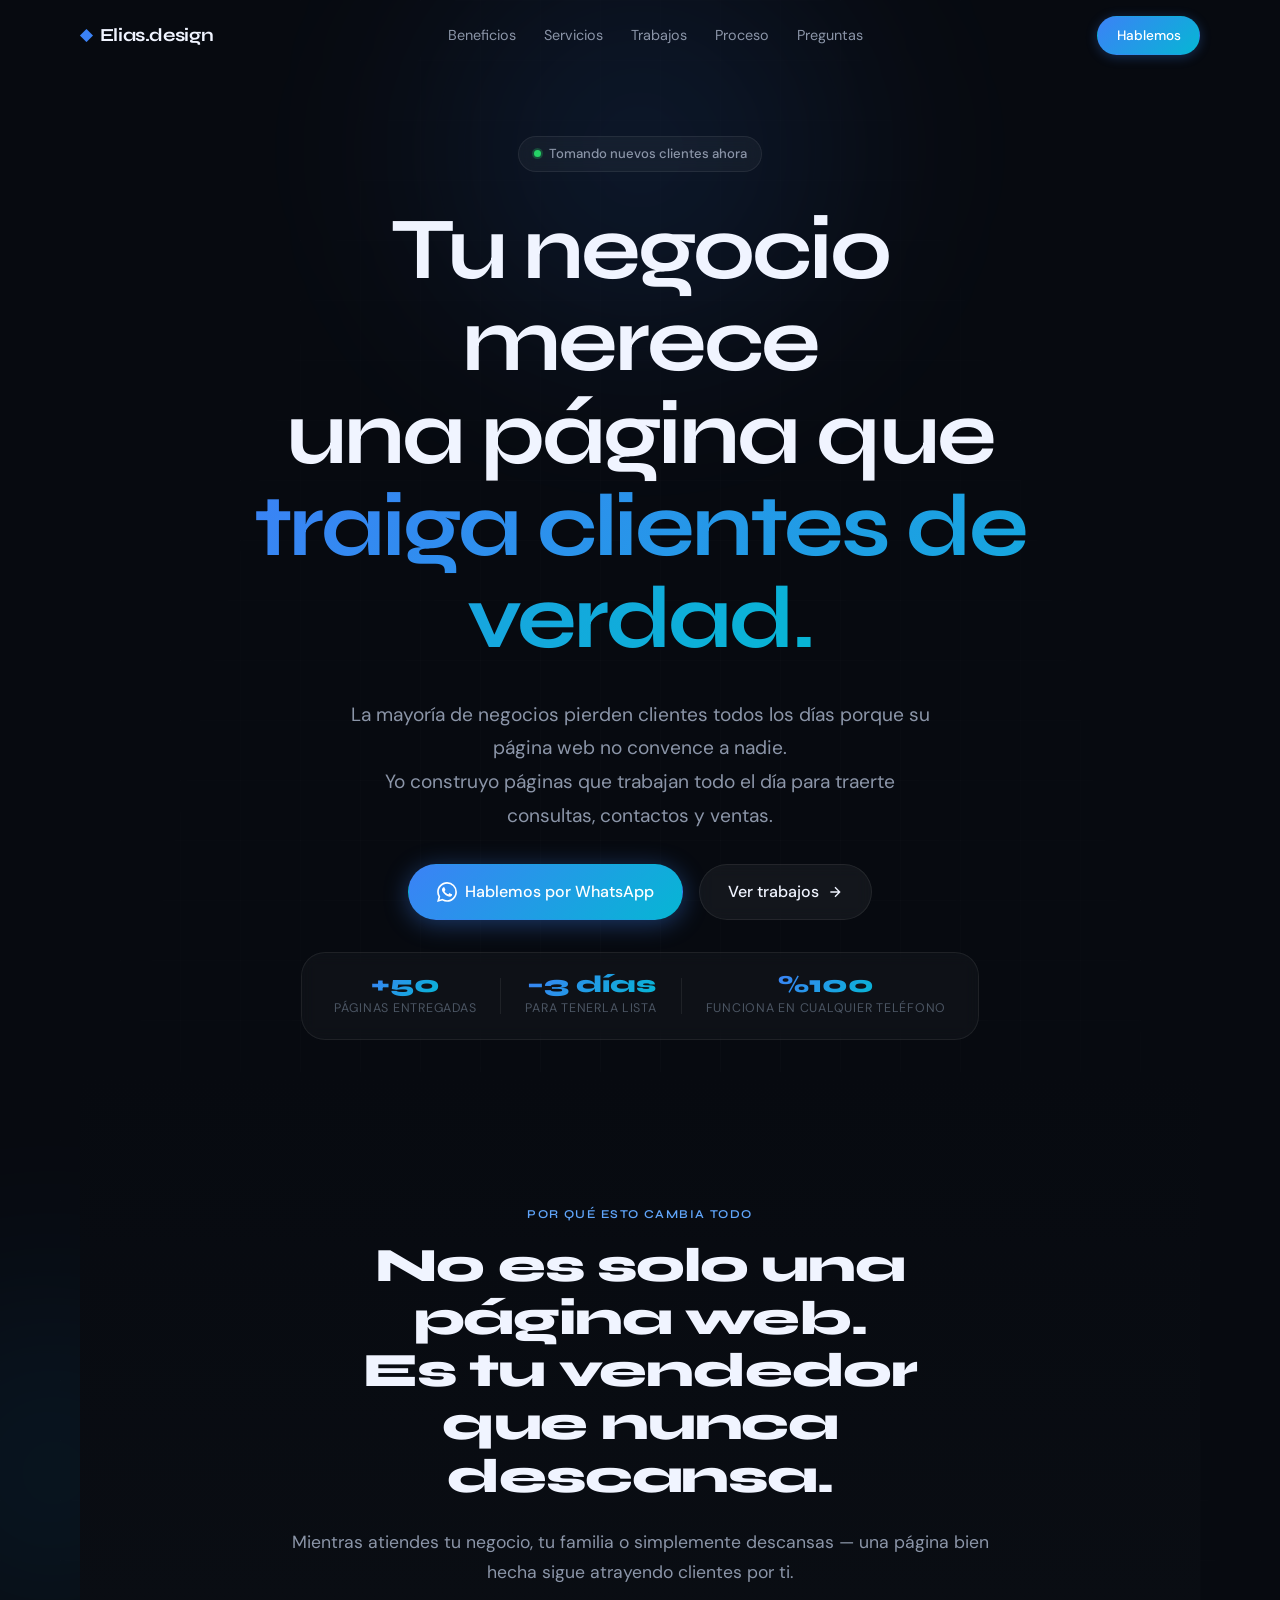
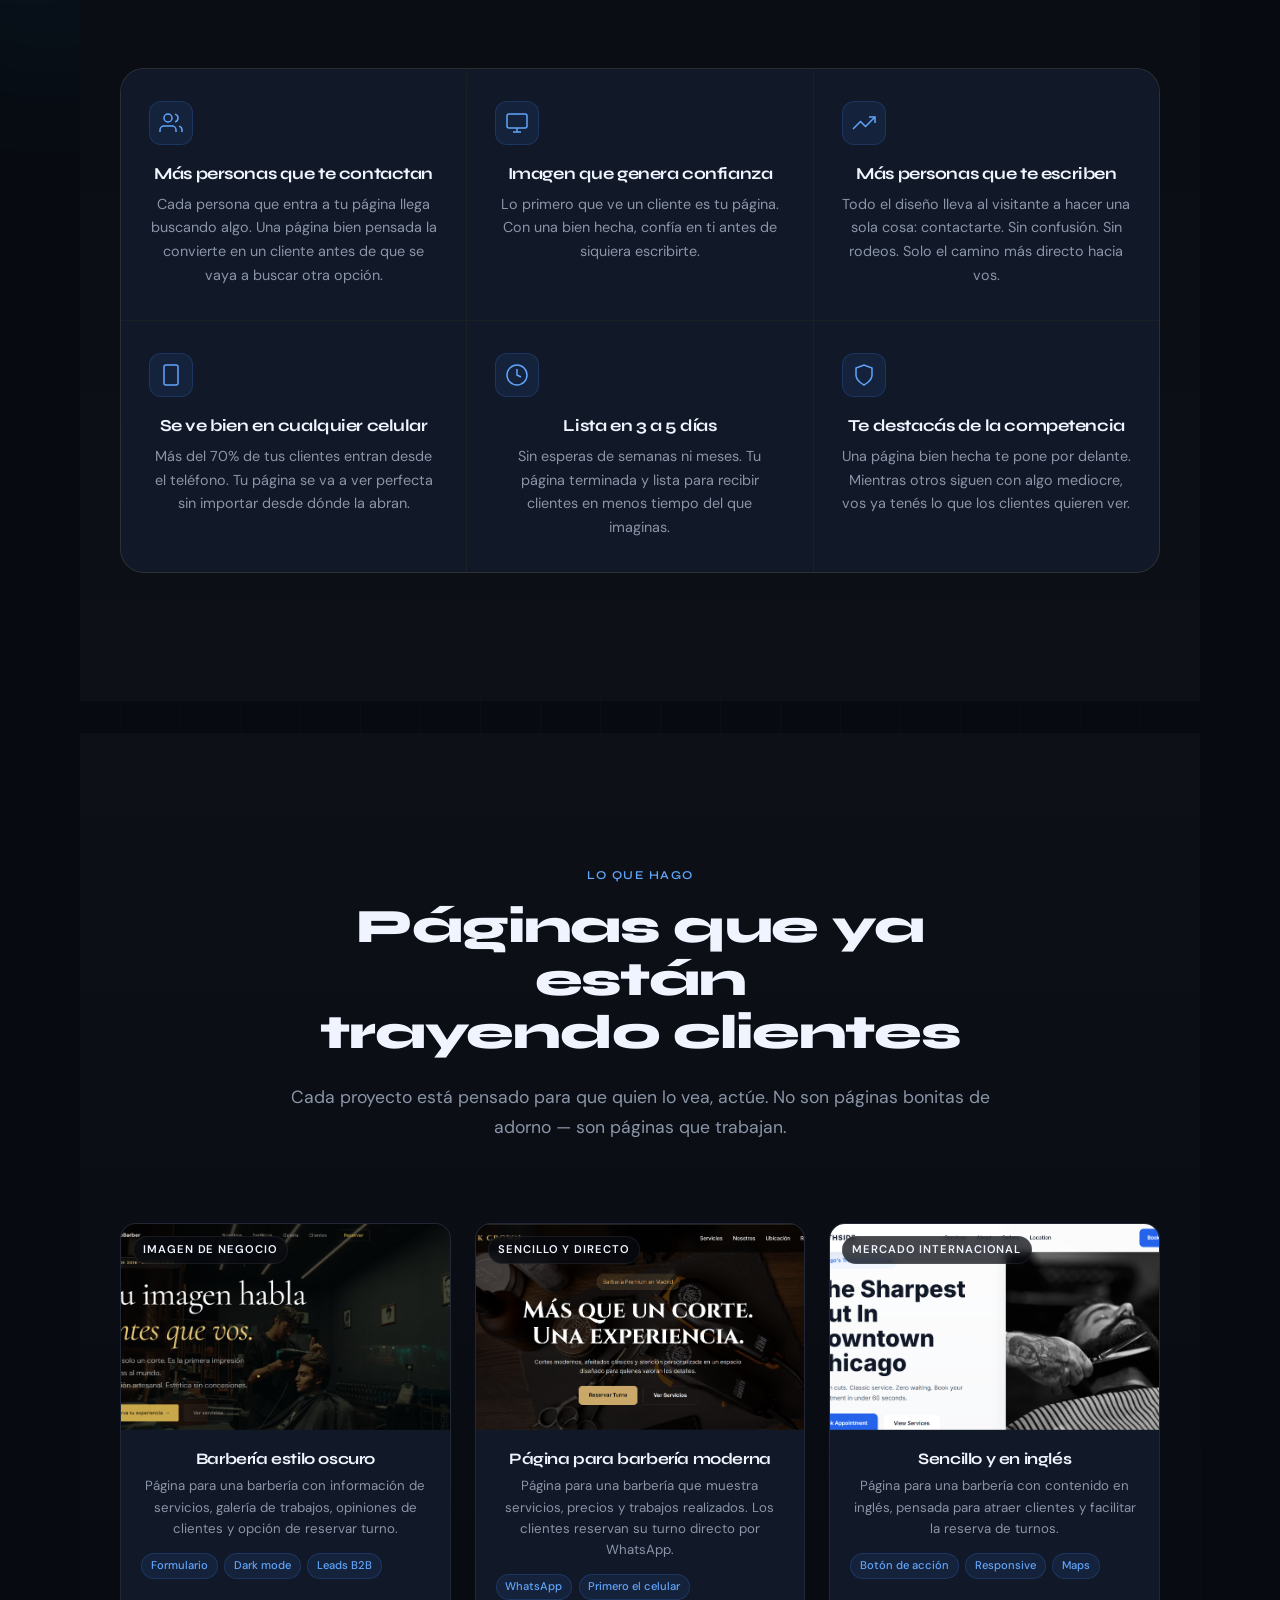
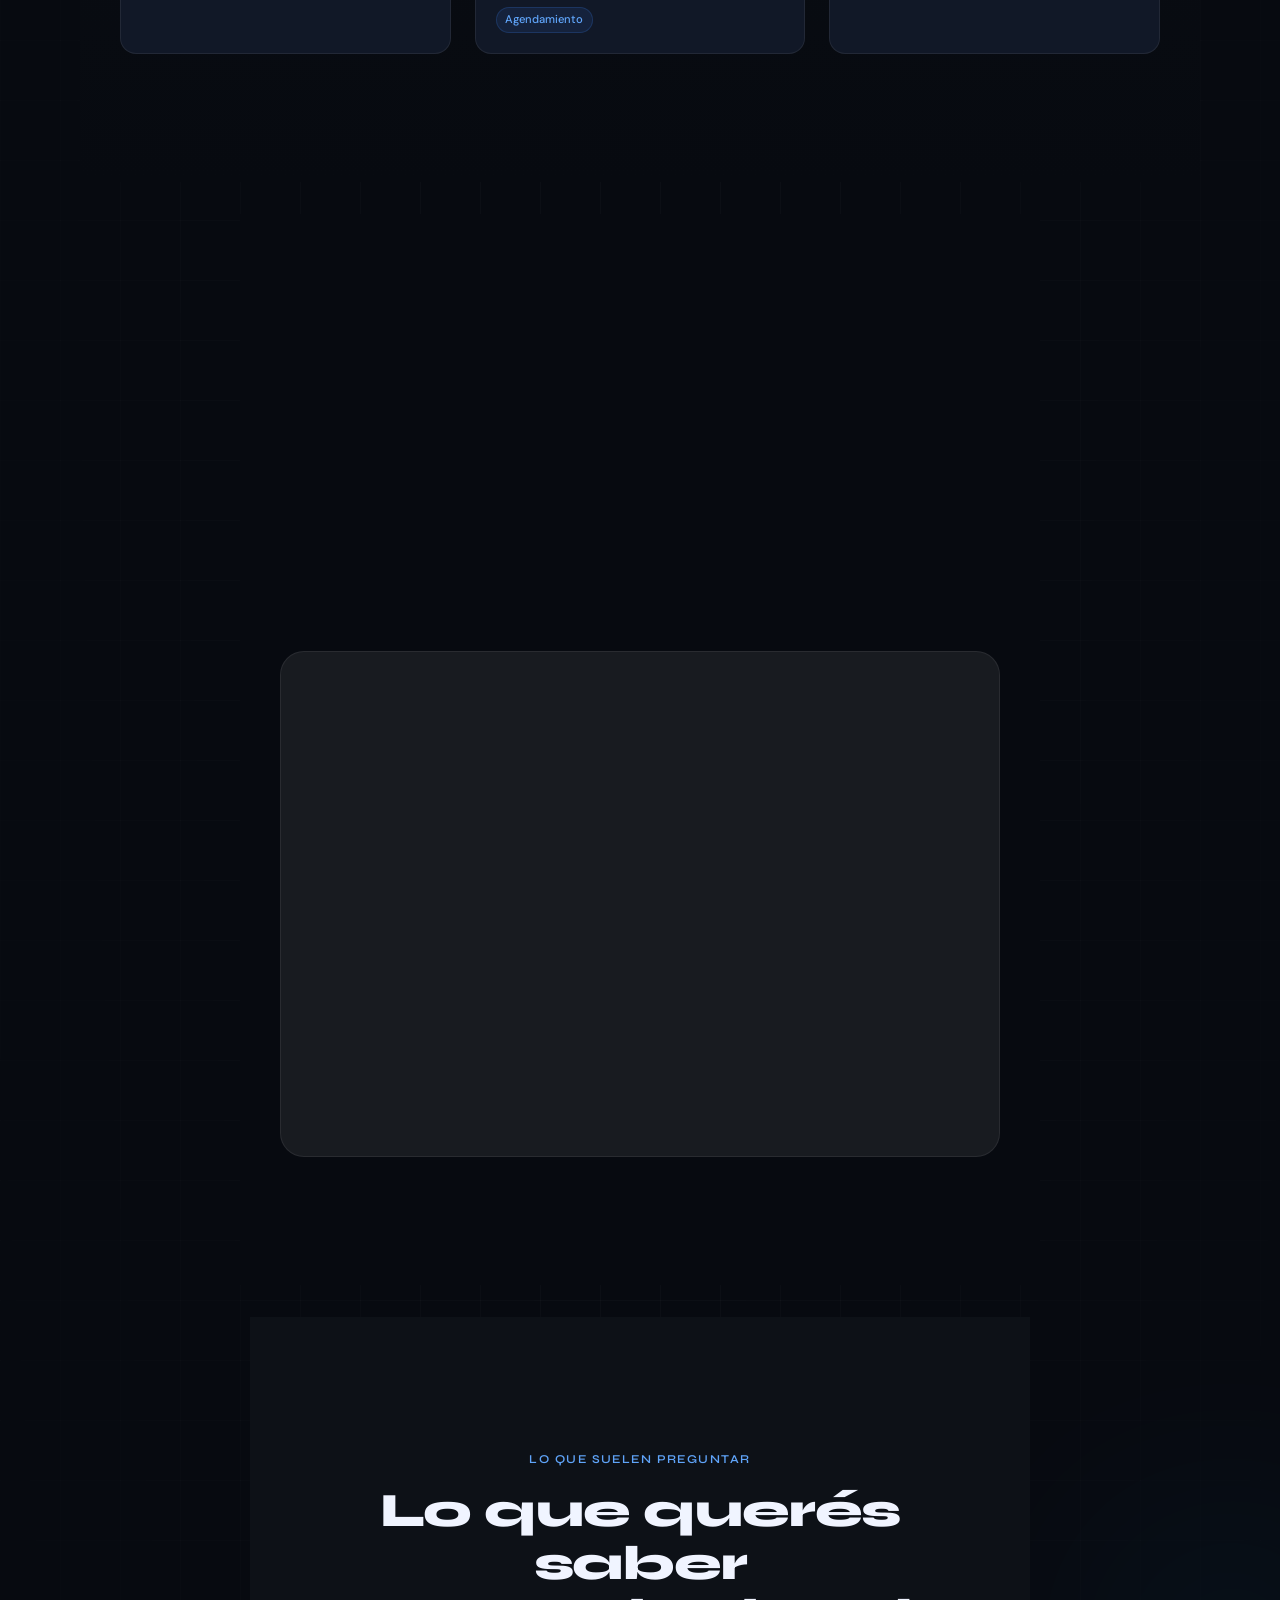
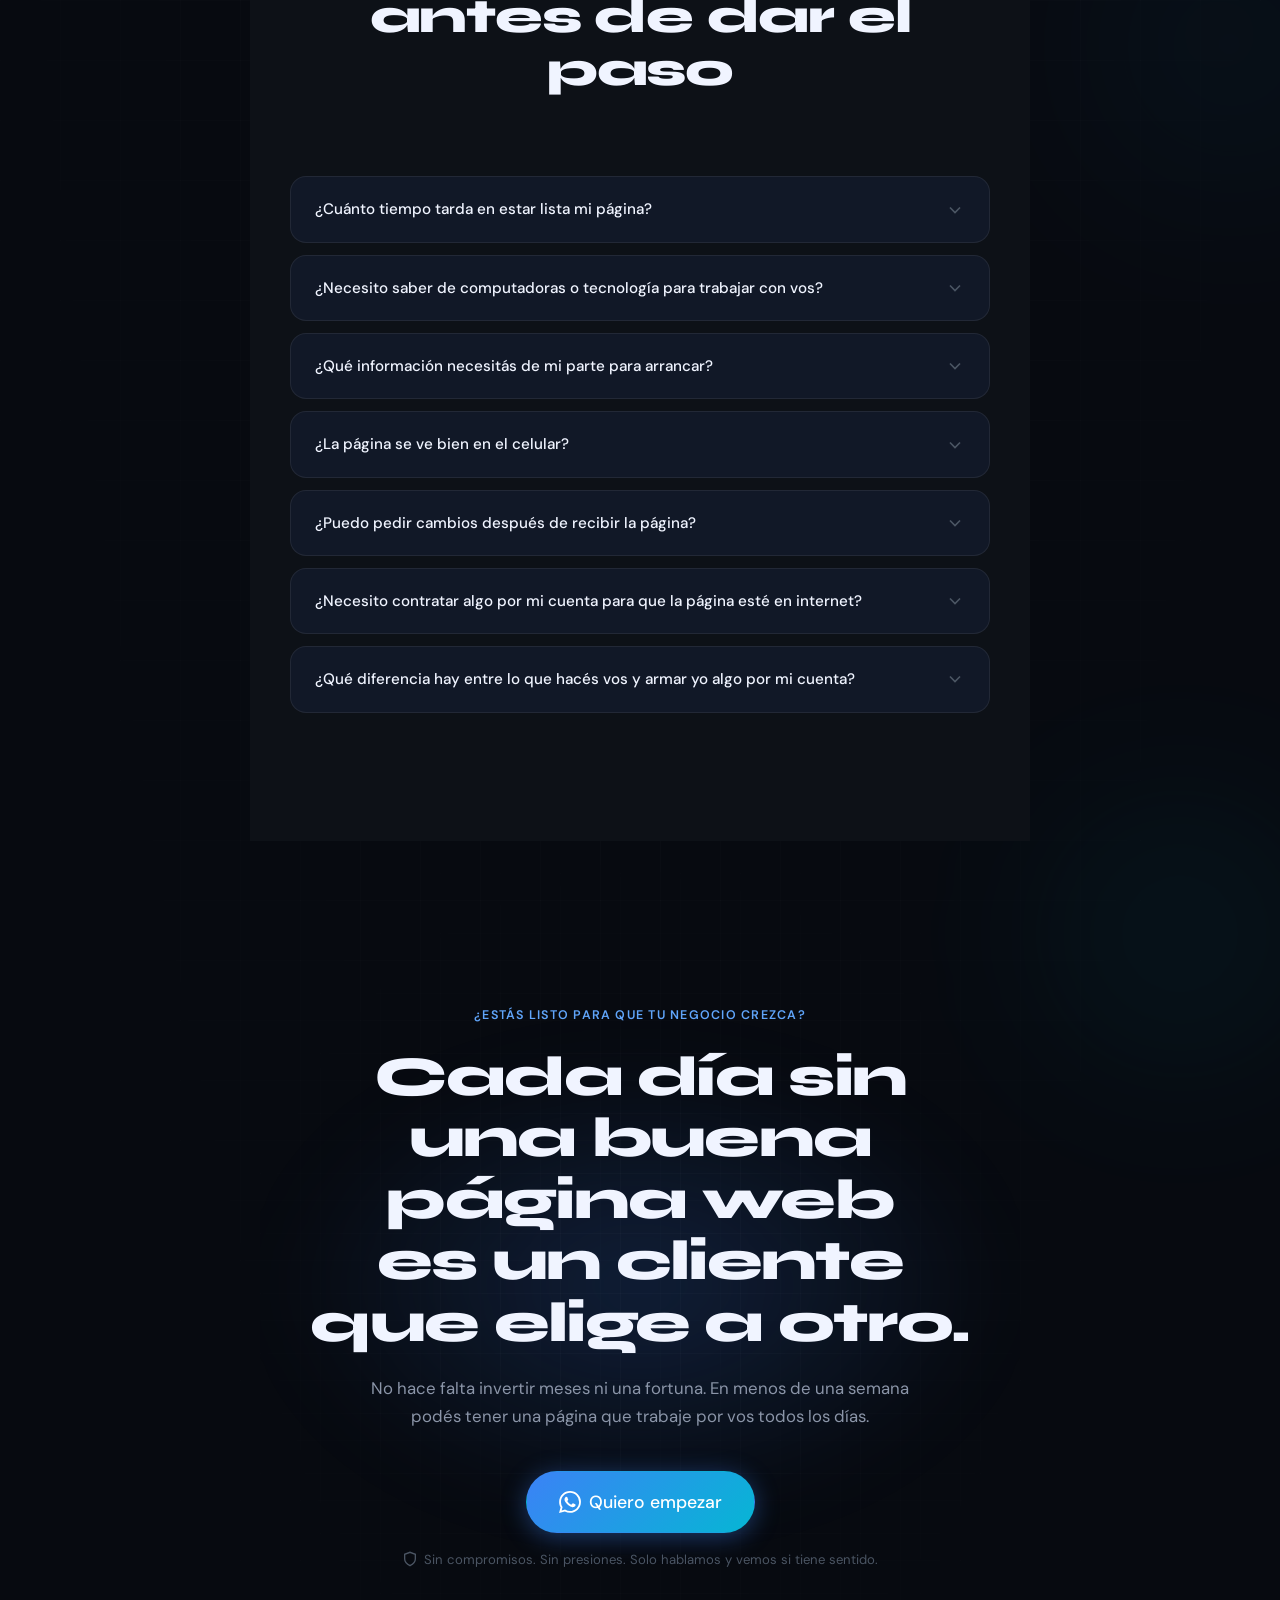
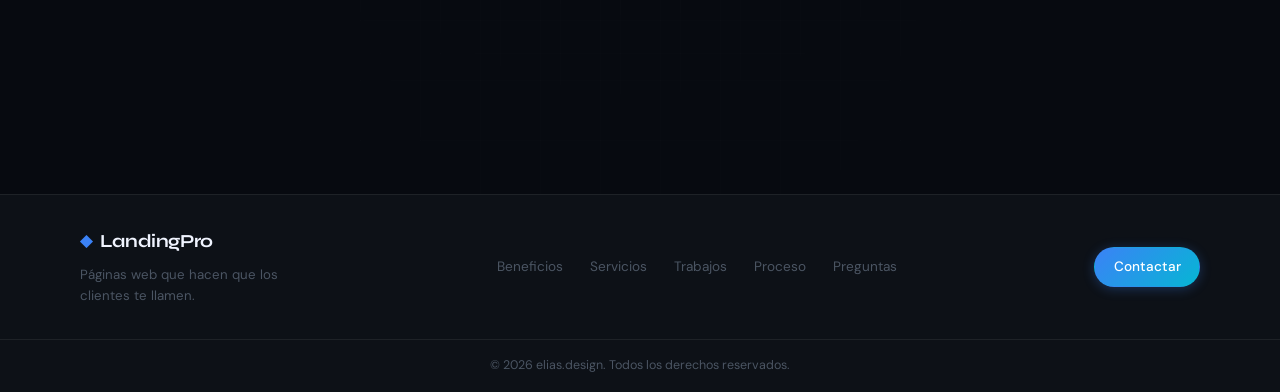
==== commit 75cefd8d: "Update index.html" ====
--- a/index.html
+++ b/index.html
@@ -577,7 +577,7 @@
         <a href="#faq">Preguntas</a>
       </nav>
       <div class="footer__cta">
-        <a href="https://wa.me/5541999038098?text=Hola,%20me%20interesa%20una%20landing%20page%20profesional"
+        <a href="https://wa.me/+5541999038098?text=Hola,%20me%20interesa%20una%20landing%20page%20profesional"
            class="btn btn--primary btn--sm"
            target="_blank"
            rel="noopener noreferrer">
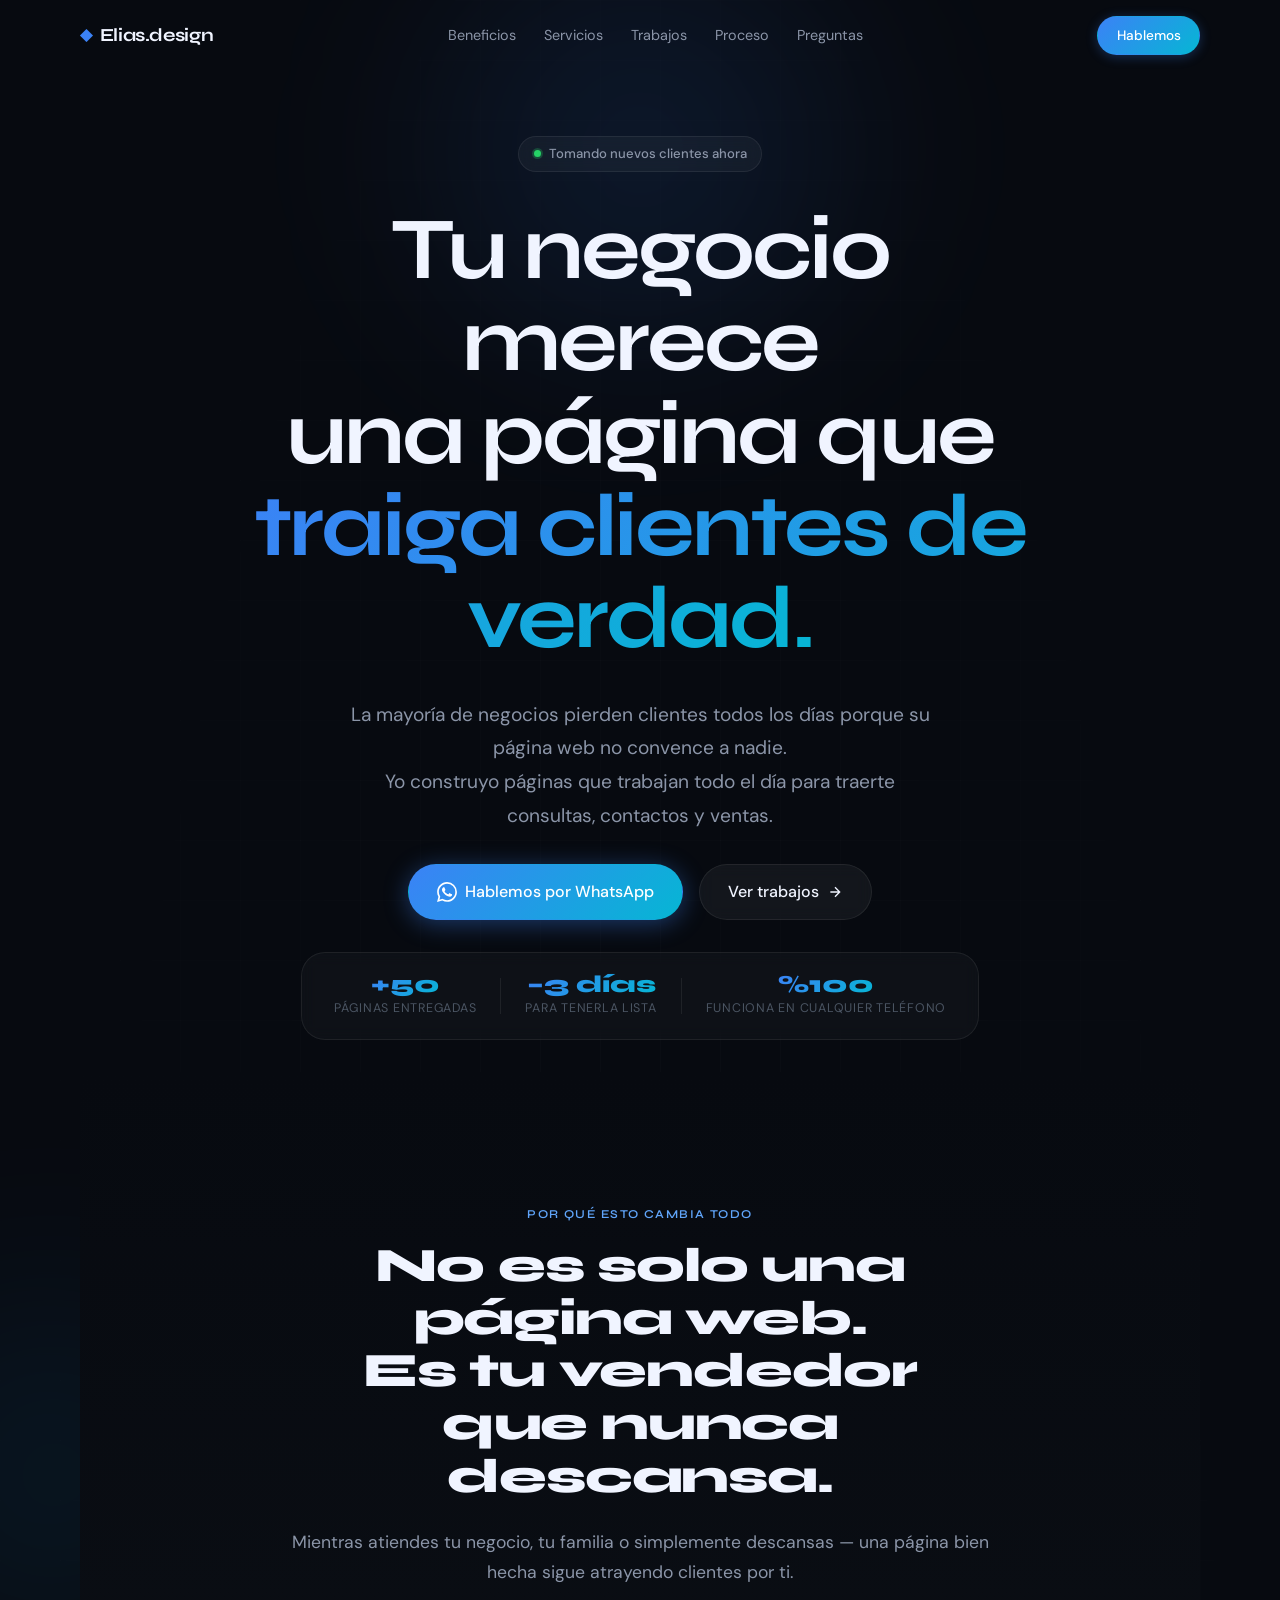
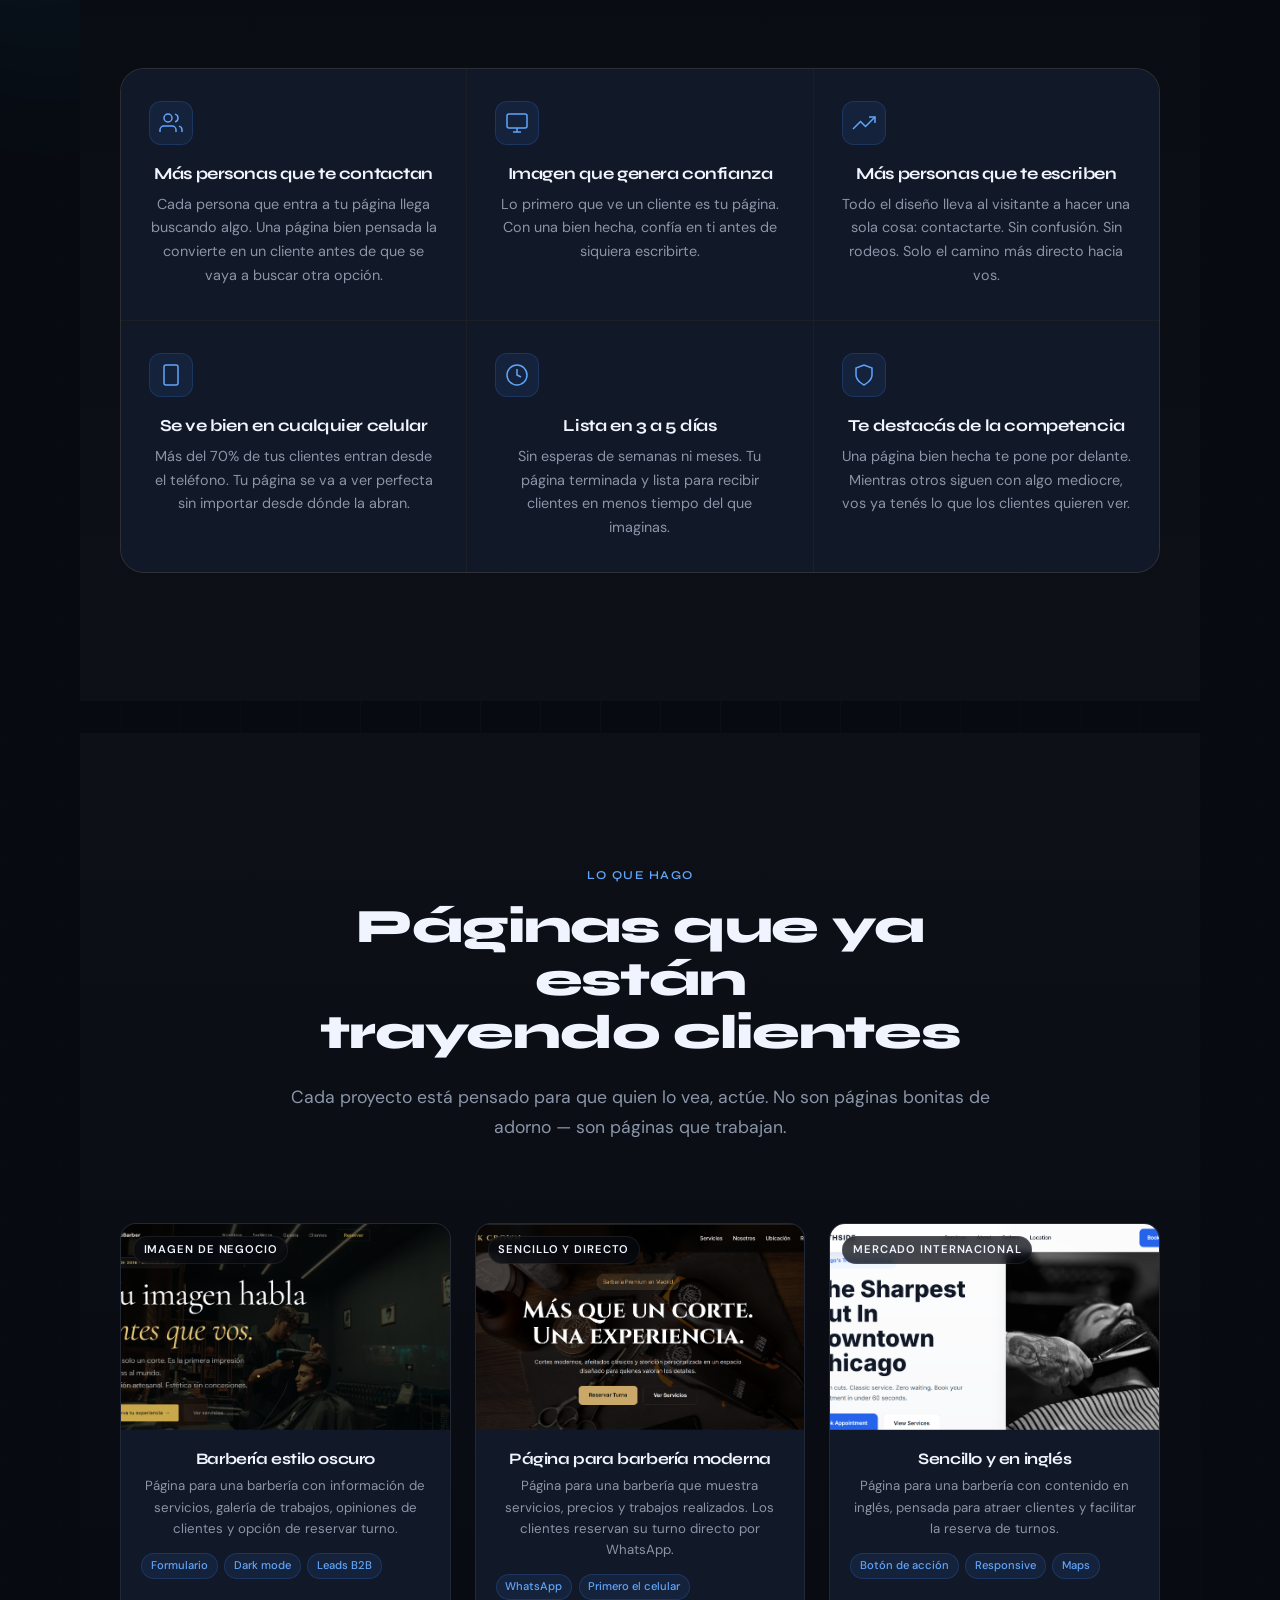
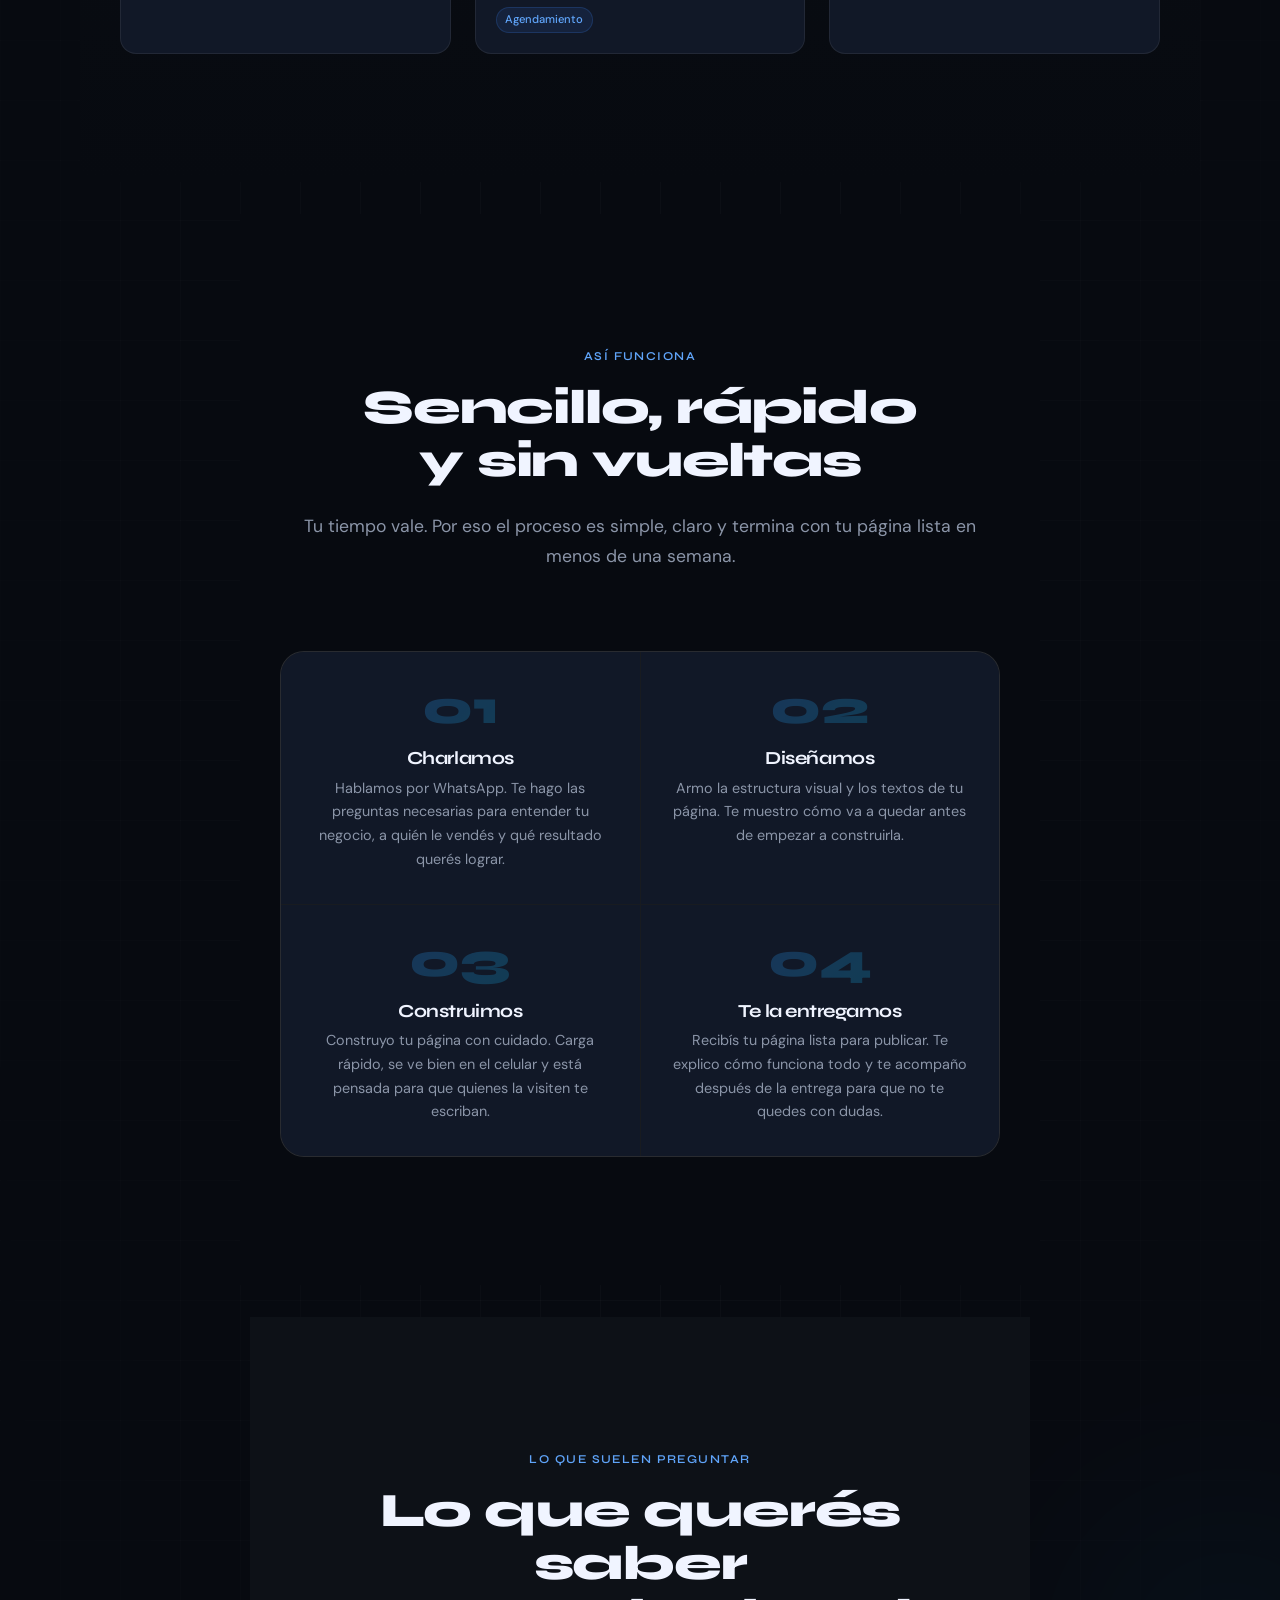
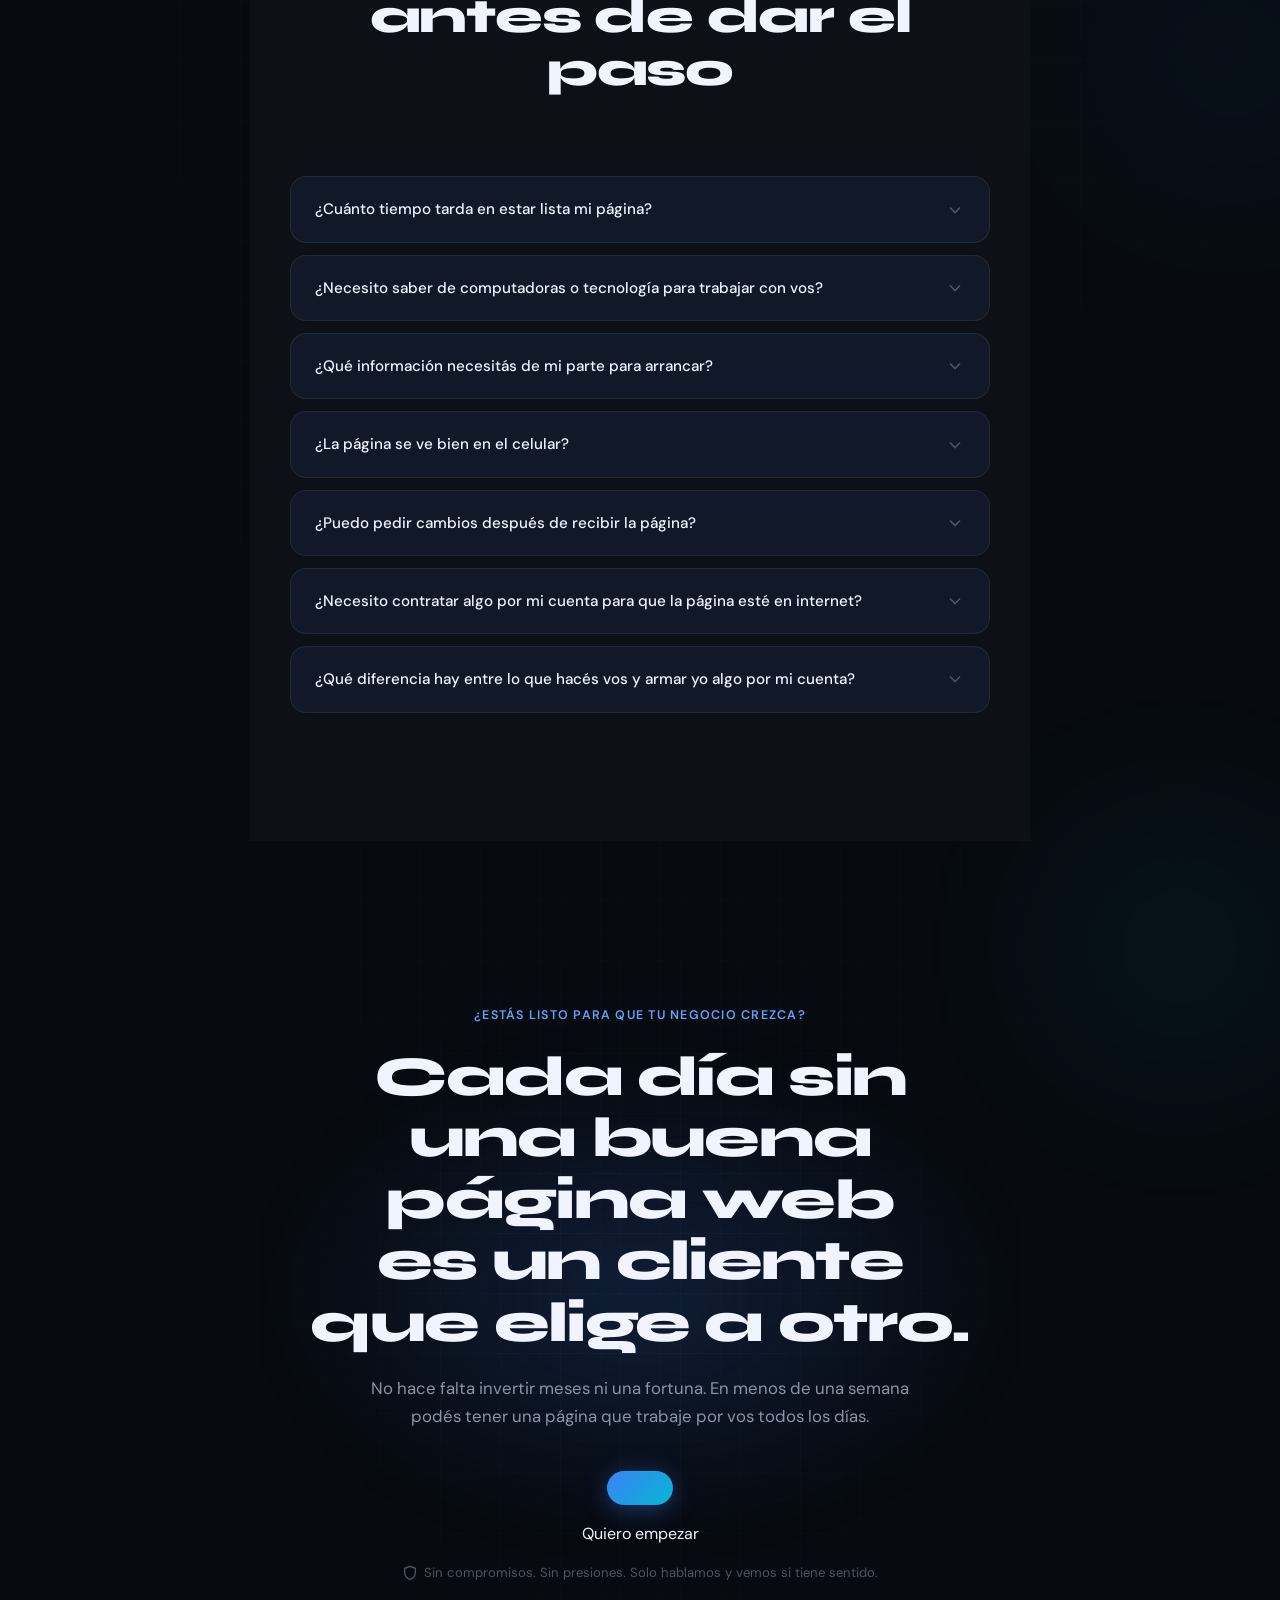
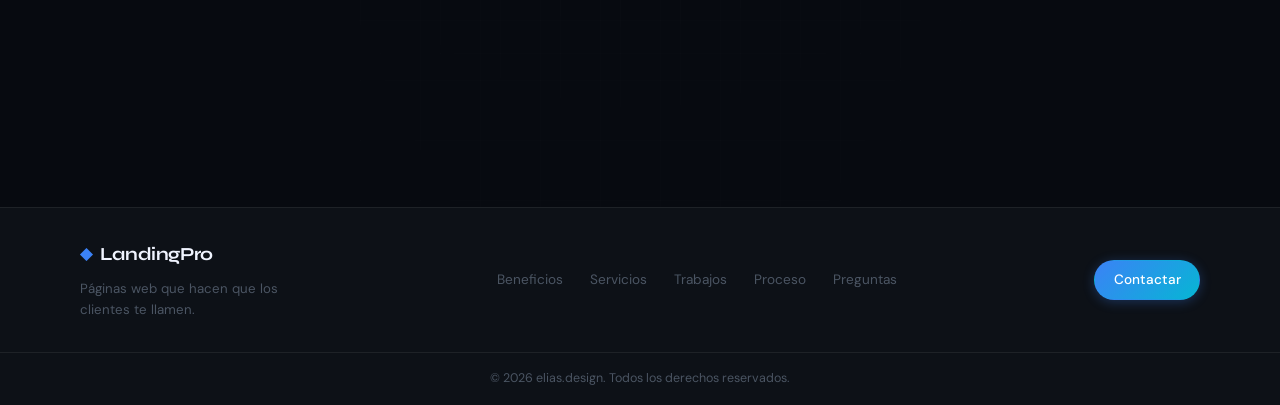
==== commit 3ac77fee: "Update index.html" ====
--- a/index.html
+++ b/index.html
@@ -540,6 +540,7 @@
              rel="noopener noreferrer"
              aria-label="Contactar por WhatsApp para empezar">
             <!-- CAMBIAR NUMERO DE WHATSAPP -->
+            <a href="https://wa.me/5541999038098?text=Hola,%20me%20interesa%20una%20landing%20page%20profesional"
             <svg width="22" height="22" viewBox="0 0 24 24" fill="currentColor" aria-hidden="true">
               <path d="M17.472 14.382c-.297-.149-1.758-.867-2.03-.967-.273-.099-.471-.148-.67.15-.197.297-.767.966-.94 1.164-.173.199-.347.223-.644.075-.297-.15-1.255-.463-2.39-1.475-.883-.788-1.48-1.761-1.653-2.059-.173-.297-.018-.458.13-.606.134-.133.298-.347.446-.52.149-.174.198-.298.298-.497.099-.198.05-.371-.025-.52-.075-.149-.669-1.612-.916-2.207-.242-.579-.487-.5-.669-.51-.173-.008-.371-.01-.57-.01-.198 0-.52.074-.792.372-.272.297-1.04 1.016-1.04 2.479 0 1.462 1.065 2.875 1.213 3.074.149.198 2.096 3.2 5.077 4.487.709.306 1.262.489 1.694.625.712.227 1.36.195 1.871.118.571-.085 1.758-.719 2.006-1.413.248-.694.248-1.289.173-1.413-.074-.124-.272-.198-.57-.347m-5.421 7.403h-.004a9.87 9.87 0 01-5.031-1.378l-.361-.214-3.741.982.998-3.648-.235-.374a9.86 9.86 0 01-1.51-5.26c.001-5.45 4.436-9.884 9.888-9.884 2.64 0 5.122 1.03 6.988 2.898a9.825 9.825 0 012.893 6.994c-.003 5.45-4.437 9.884-9.885 9.884m8.413-18.297A11.815 11.815 0 0012.05 0C5.495 0 .16 5.335.157 11.892c0 2.096.547 4.142 1.588 5.945L.057 24l6.305-1.654a11.882 11.882 0 005.683 1.448h.005c6.554 0 11.89-5.335 11.893-11.893a11.821 11.821 0 00-3.48-8.413z"/>
             </svg>
@@ -577,7 +578,7 @@
         <a href="#faq">Preguntas</a>
       </nav>
       <div class="footer__cta">
-        <a href="https://wa.me/+5541999038098?text=Hola,%20me%20interesa%20una%20landing%20page%20profesional"
+        <a href="https://wa.me/554199038098?text=Hola,%20me%20interesa%20una%20landing%20page%20profesional"
            class="btn btn--primary btn--sm"
            target="_blank"
            rel="noopener noreferrer">
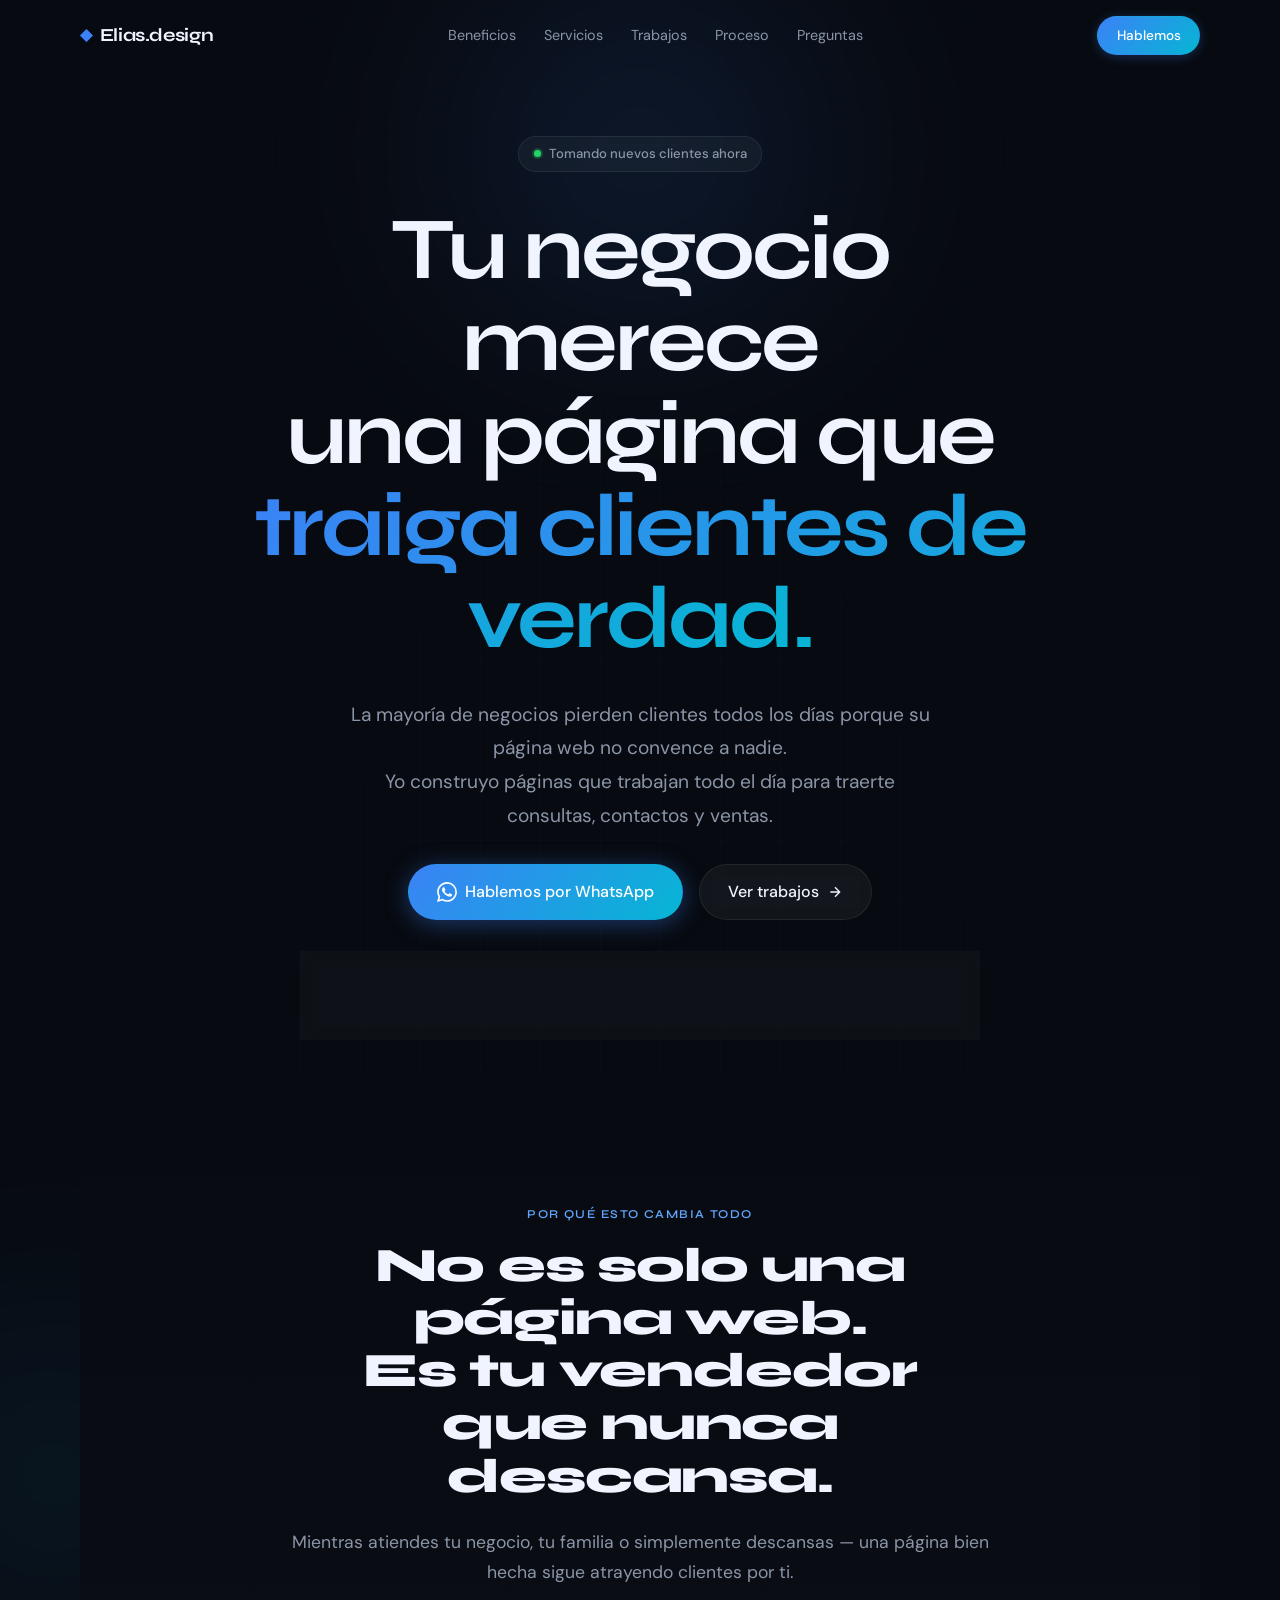
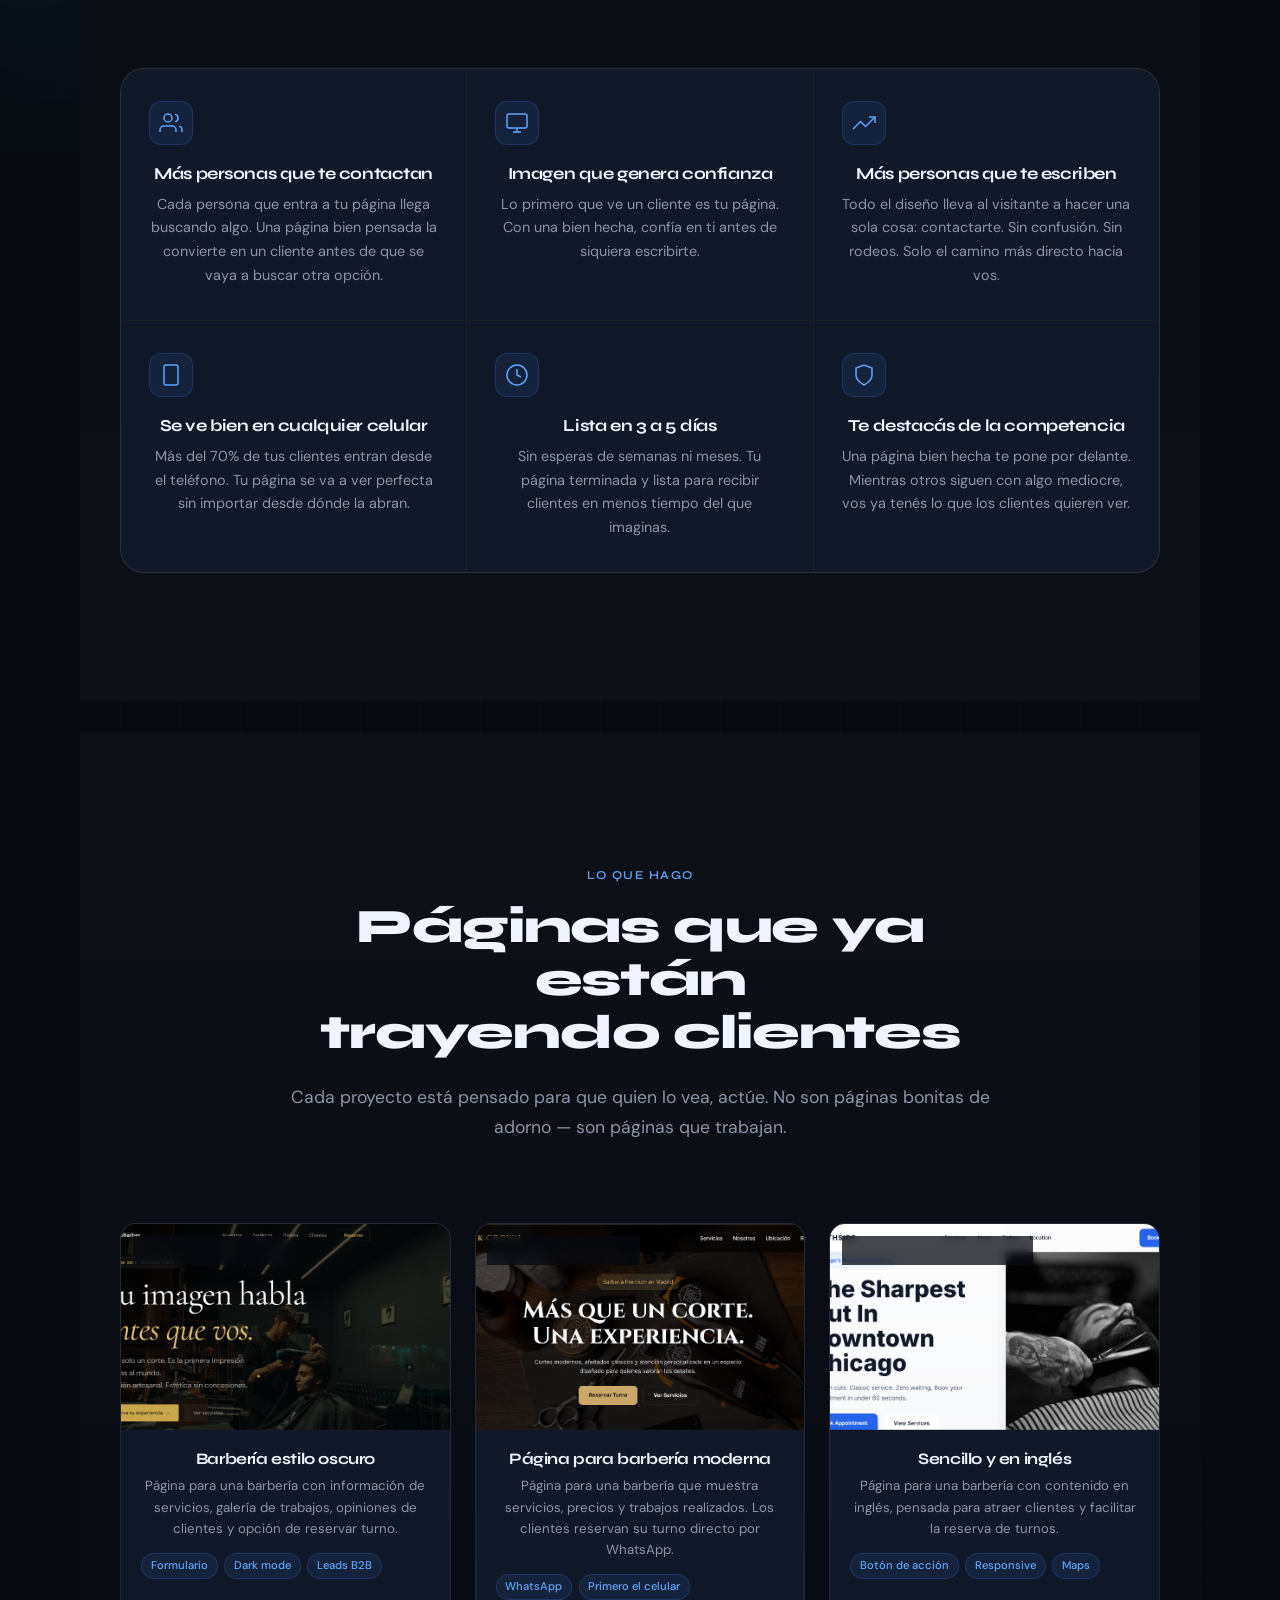
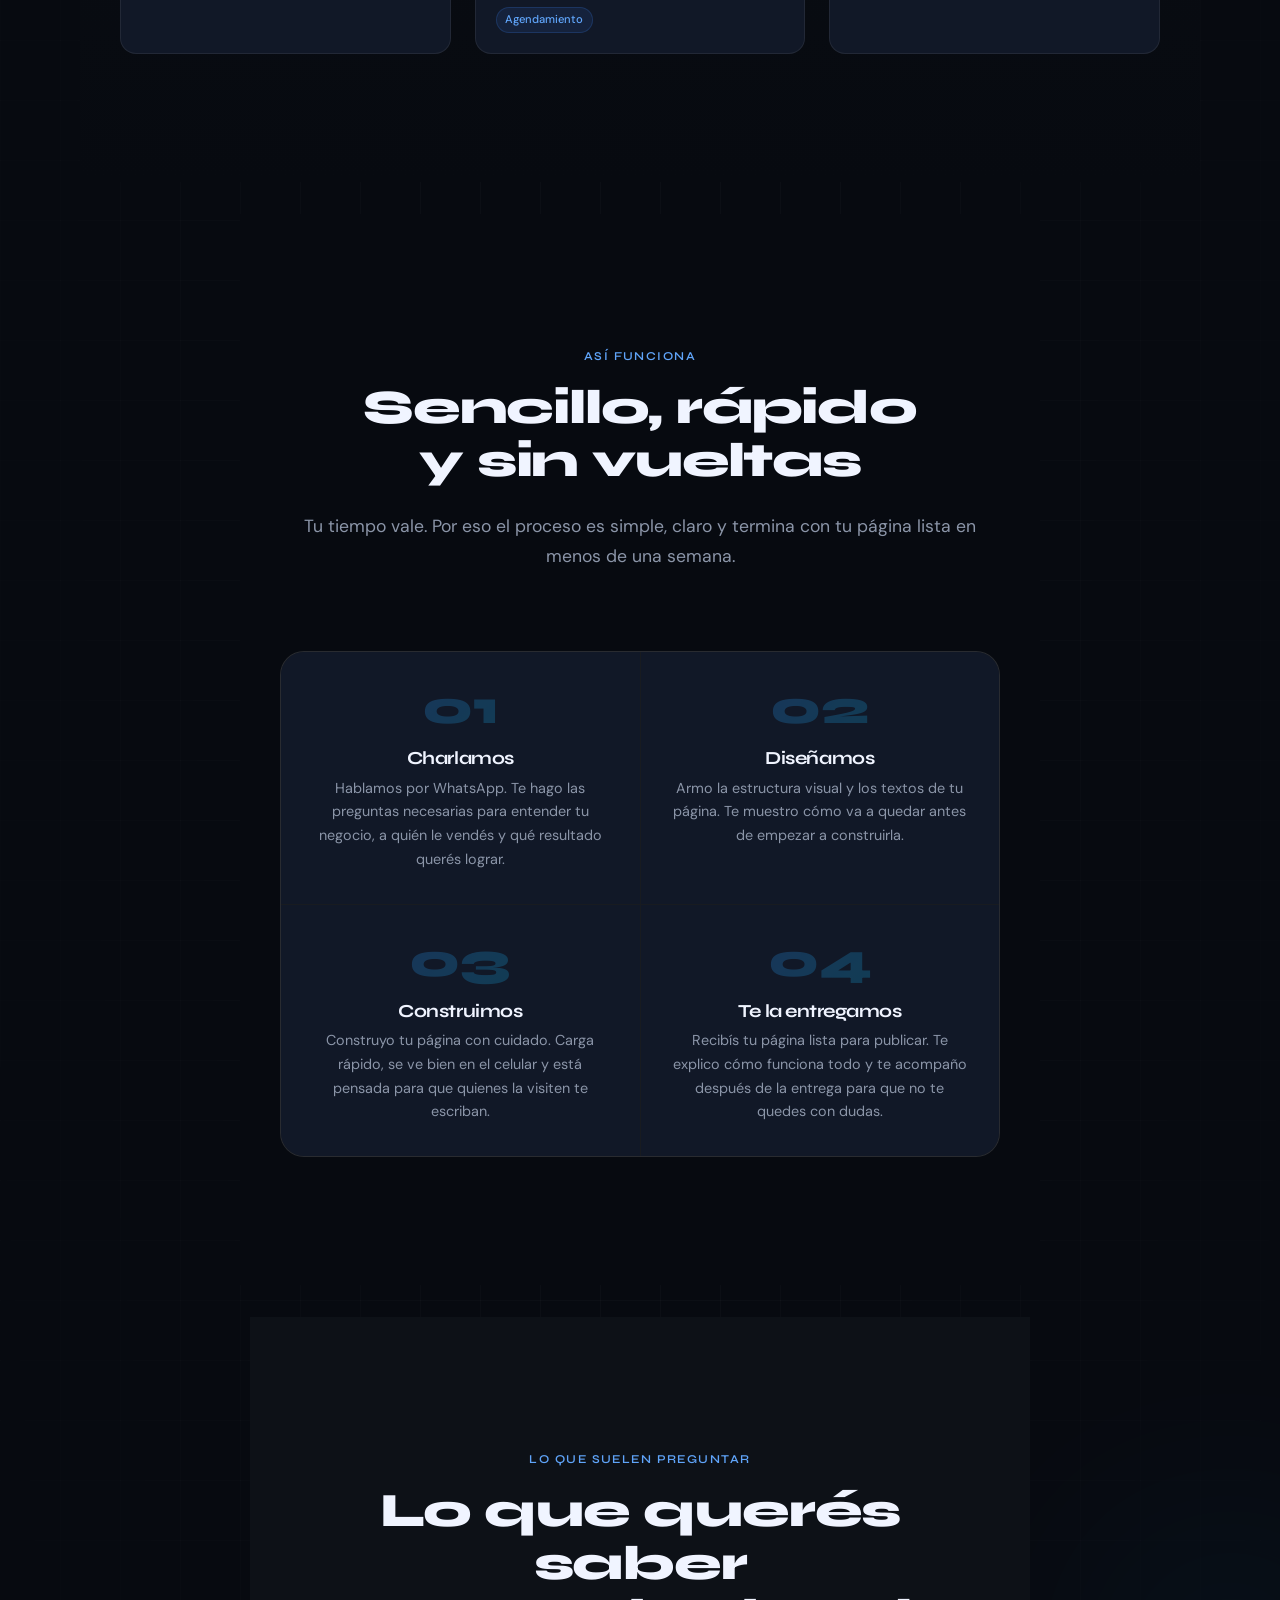
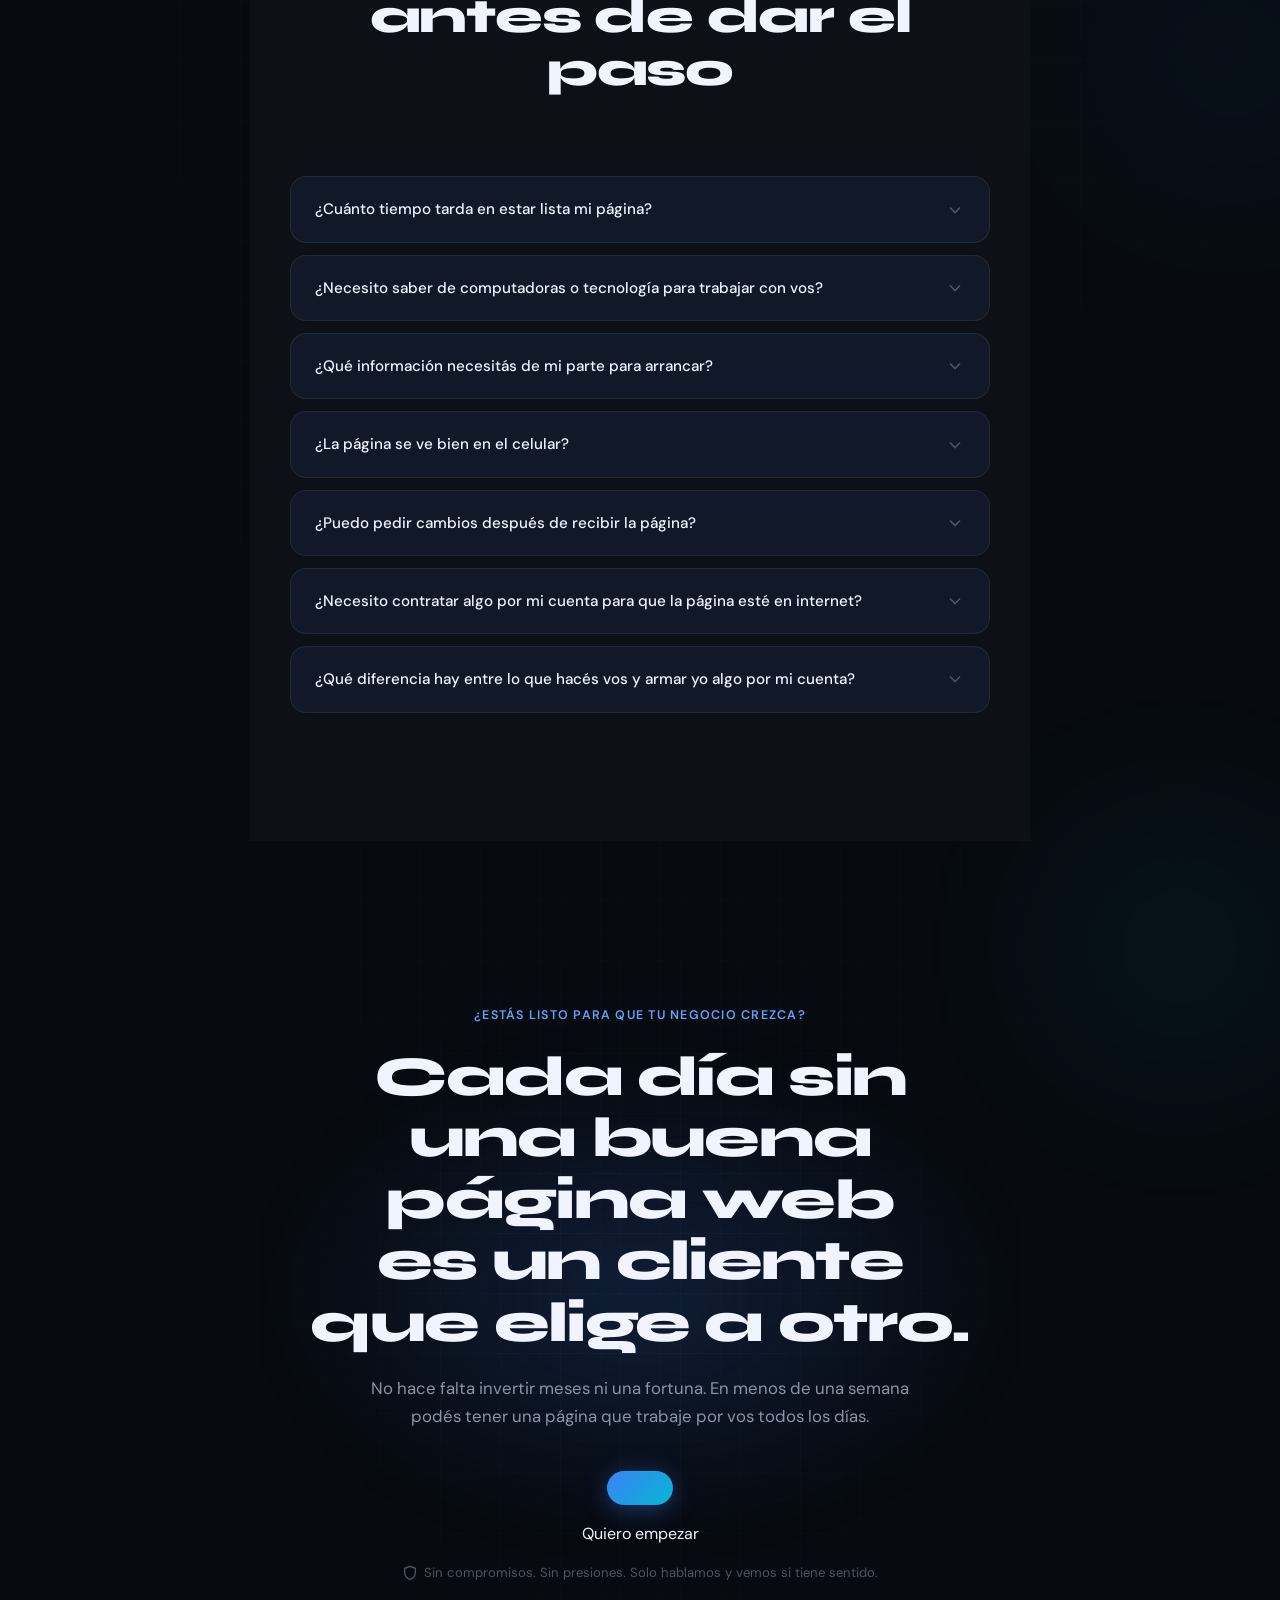
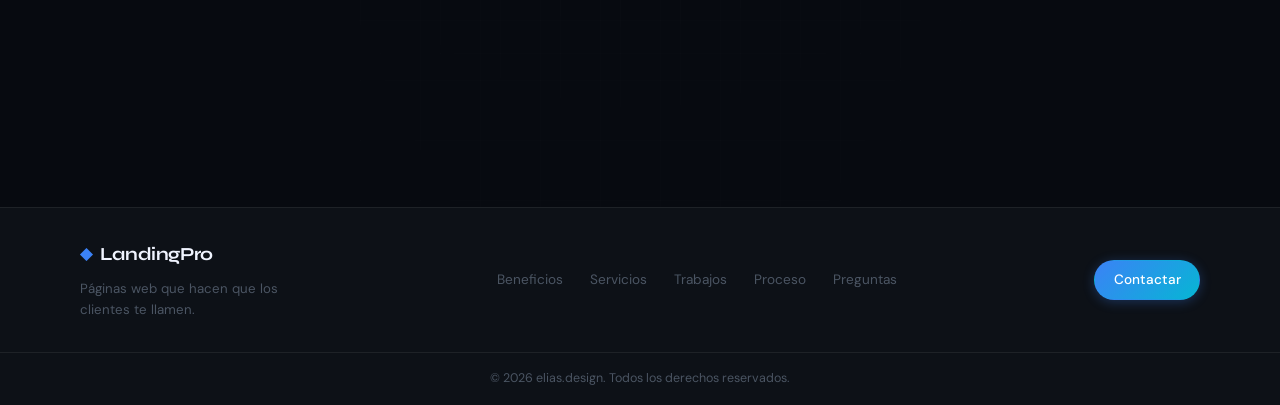
==== commit 32119e01: "Update index.html" ====
--- a/index.html
+++ b/index.html
@@ -540,7 +540,7 @@
              rel="noopener noreferrer"
              aria-label="Contactar por WhatsApp para empezar">
             <!-- CAMBIAR NUMERO DE WHATSAPP -->
-            <a href="https://wa.me/5541999038098?text=Hola,%20me%20interesa%20una%20landing%20page%20profesional"
+            <a href="https://wa.me/5541999038098?text=Hola,%20me%20interesa%20una%20landing%30page%20profesional"
             <svg width="22" height="22" viewBox="0 0 24 24" fill="currentColor" aria-hidden="true">
               <path d="M17.472 14.382c-.297-.149-1.758-.867-2.03-.967-.273-.099-.471-.148-.67.15-.197.297-.767.966-.94 1.164-.173.199-.347.223-.644.075-.297-.15-1.255-.463-2.39-1.475-.883-.788-1.48-1.761-1.653-2.059-.173-.297-.018-.458.13-.606.134-.133.298-.347.446-.52.149-.174.198-.298.298-.497.099-.198.05-.371-.025-.52-.075-.149-.669-1.612-.916-2.207-.242-.579-.487-.5-.669-.51-.173-.008-.371-.01-.57-.01-.198 0-.52.074-.792.372-.272.297-1.04 1.016-1.04 2.479 0 1.462 1.065 2.875 1.213 3.074.149.198 2.096 3.2 5.077 4.487.709.306 1.262.489 1.694.625.712.227 1.36.195 1.871.118.571-.085 1.758-.719 2.006-1.413.248-.694.248-1.289.173-1.413-.074-.124-.272-.198-.57-.347m-5.421 7.403h-.004a9.87 9.87 0 01-5.031-1.378l-.361-.214-3.741.982.998-3.648-.235-.374a9.86 9.86 0 01-1.51-5.26c.001-5.45 4.436-9.884 9.888-9.884 2.64 0 5.122 1.03 6.988 2.898a9.825 9.825 0 012.893 6.994c-.003 5.45-4.437 9.884-9.885 9.884m8.413-18.297A11.815 11.815 0 0012.05 0C5.495 0 .16 5.335.157 11.892c0 2.096.547 4.142 1.588 5.945L.057 24l6.305-1.654a11.882 11.882 0 005.683 1.448h.005c6.554 0 11.89-5.335 11.893-11.893a11.821 11.821 0 00-3.48-8.413z"/>
             </svg>
@@ -578,7 +578,7 @@
         <a href="#faq">Preguntas</a>
       </nav>
       <div class="footer__cta">
-        <a href="https://wa.me/554199038098?text=Hola,%20me%20interesa%20una%20landing%20page%20profesional"
+        <a href="https://wa.me/5541999038098?text=Hola,%20me%20interesa%20una%20landing%20page%20profesional"
            class="btn btn--primary btn--sm"
            target="_blank"
            rel="noopener noreferrer">
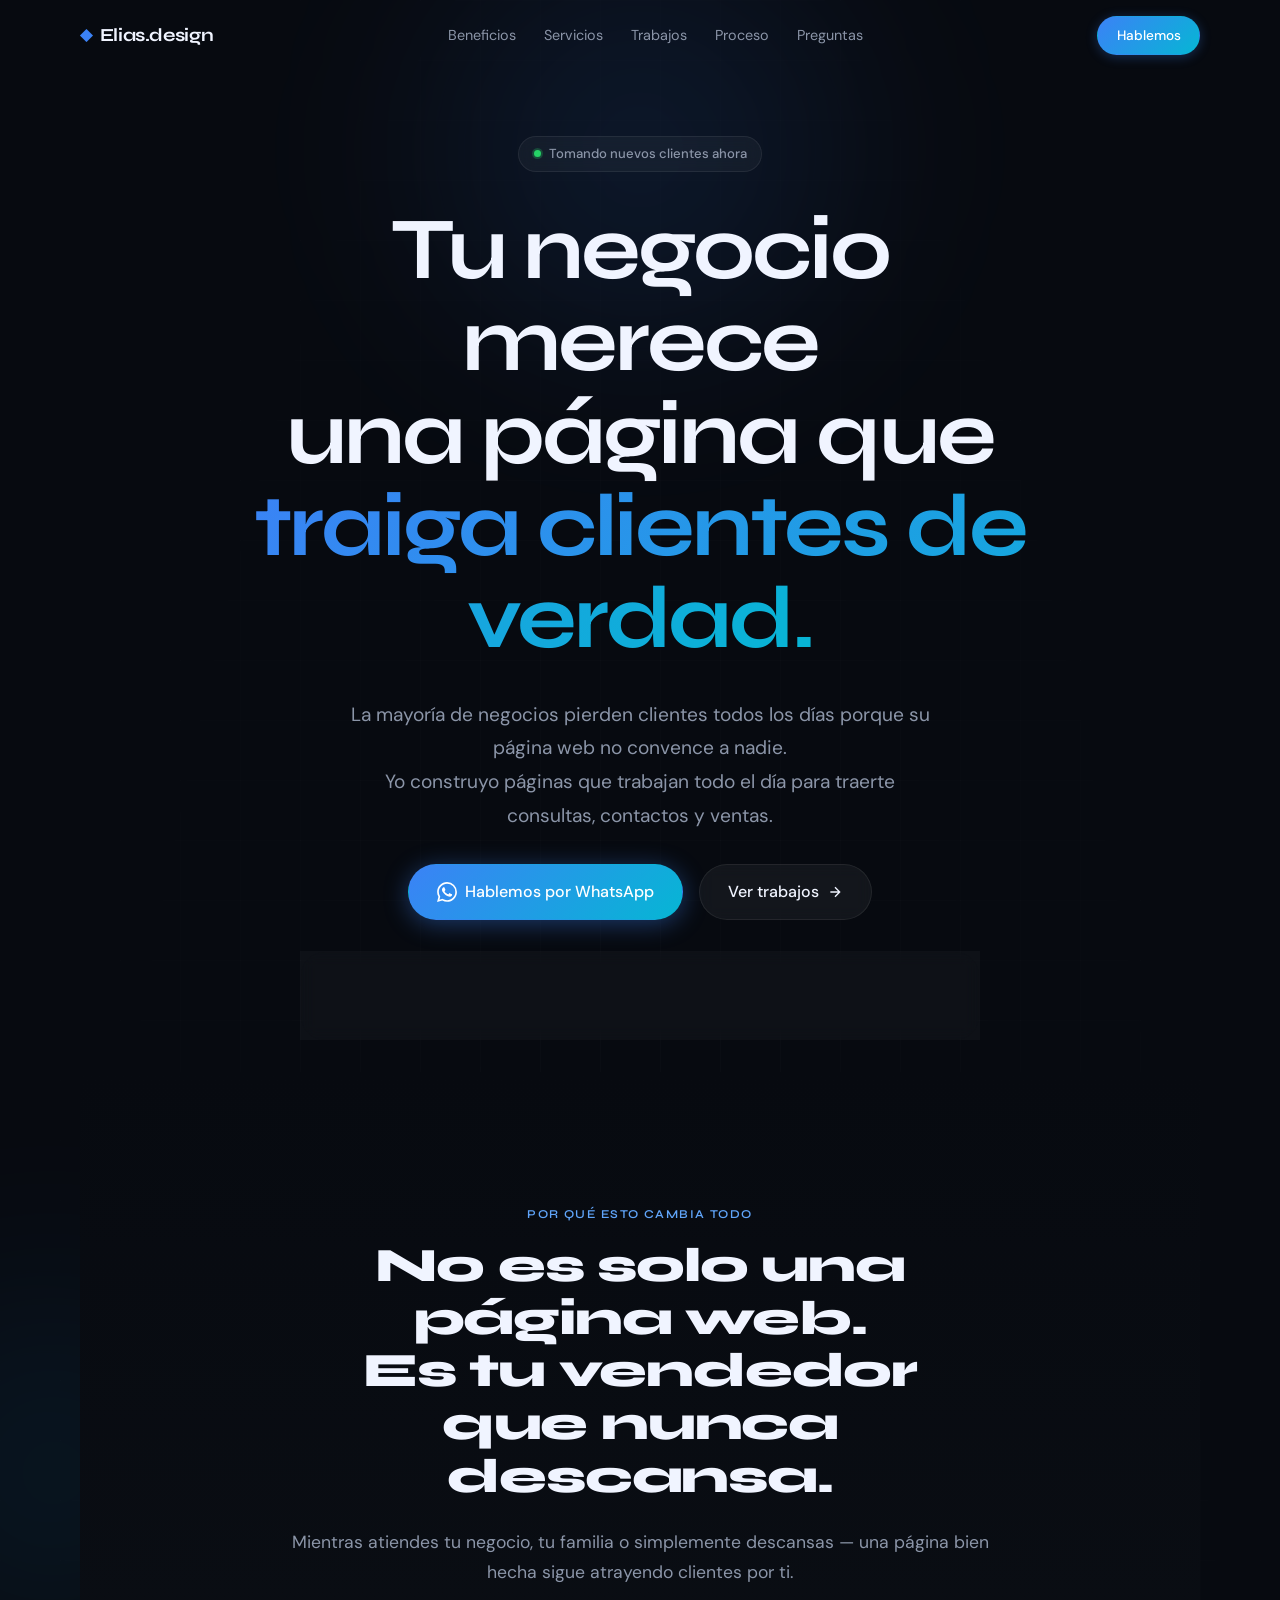
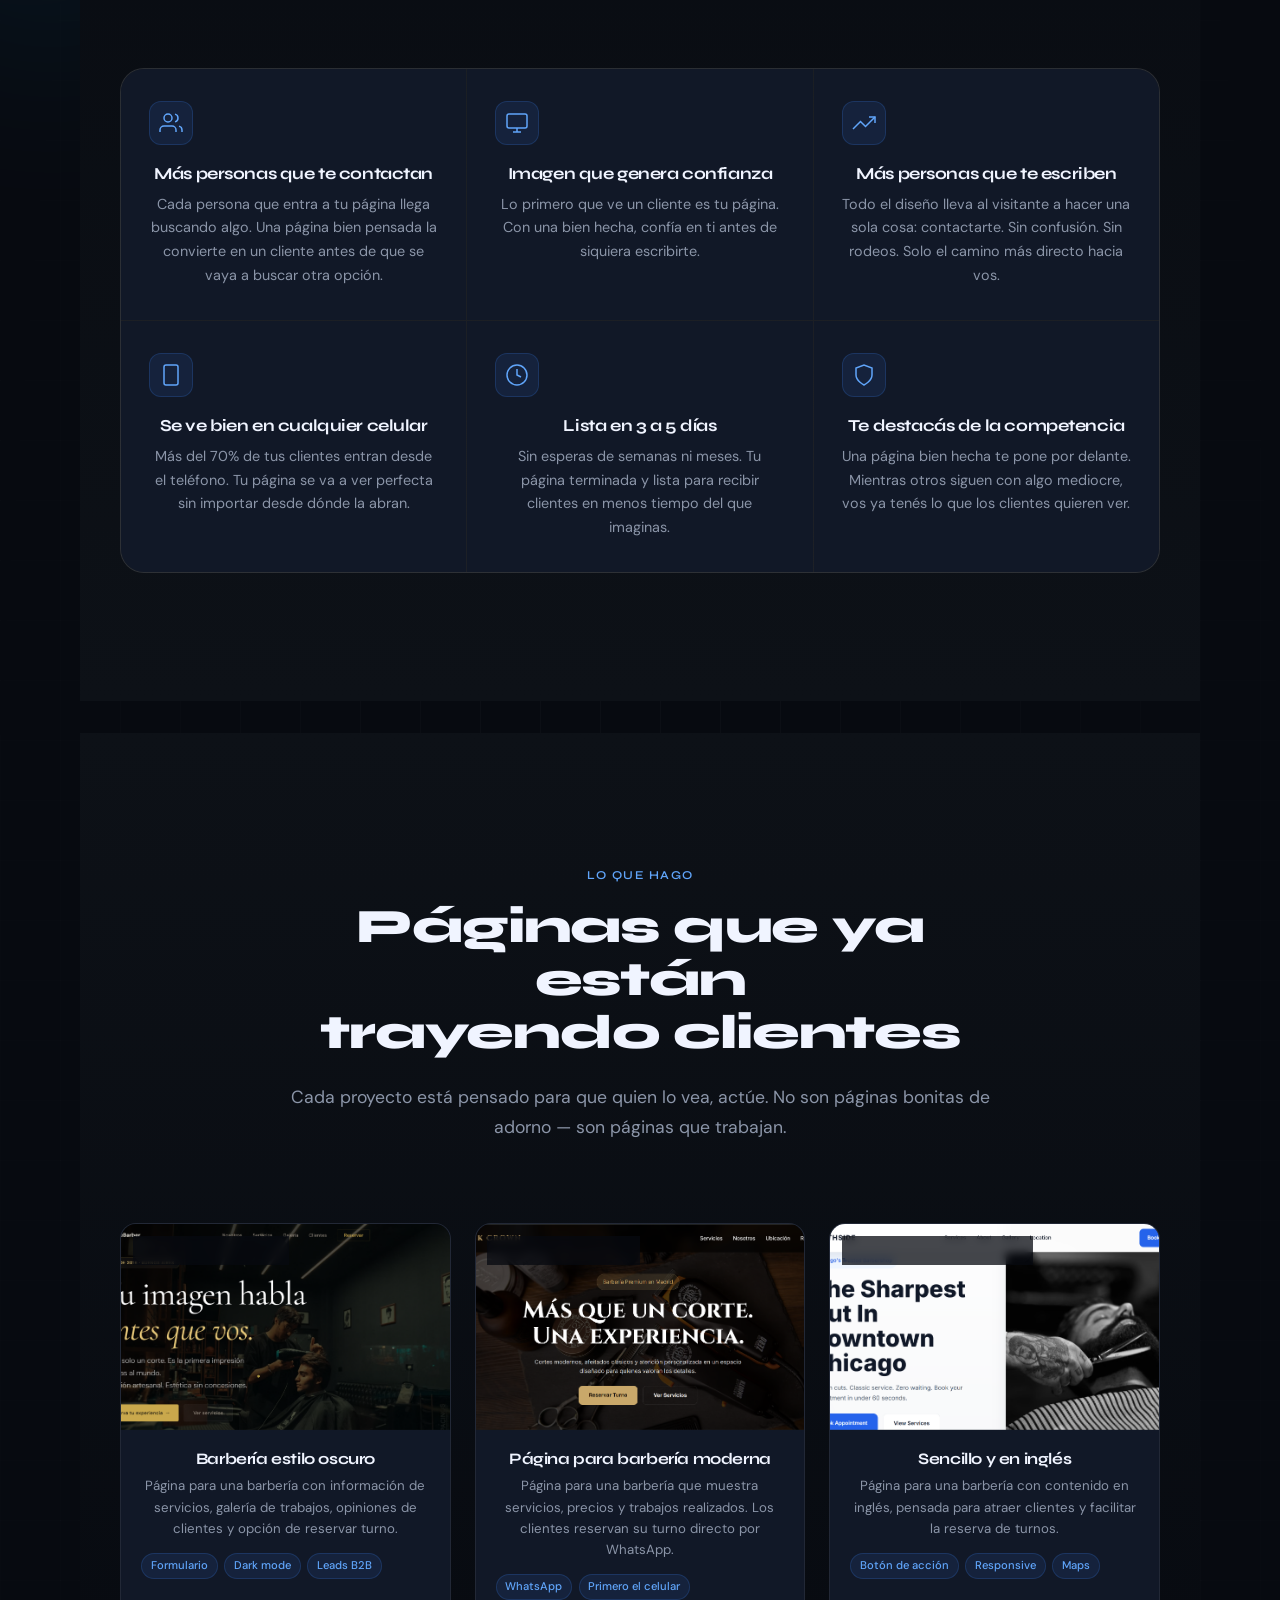
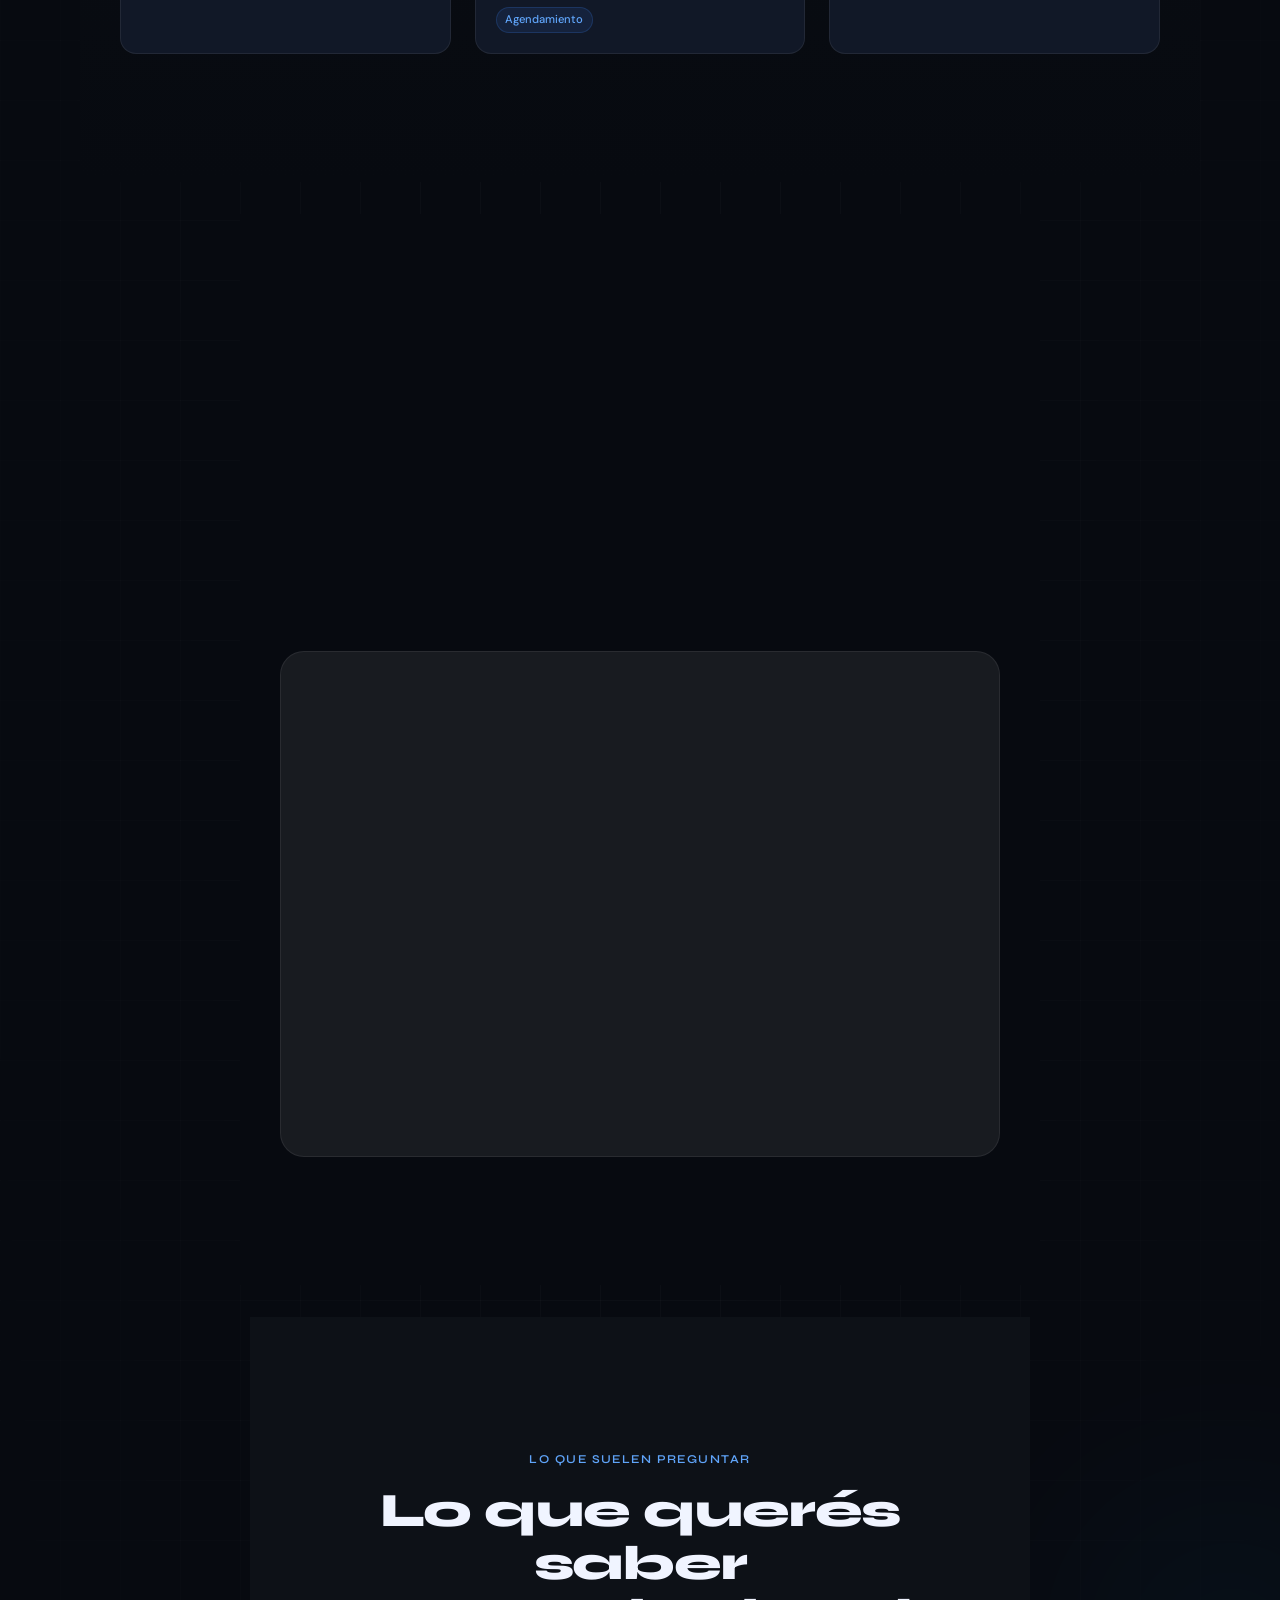
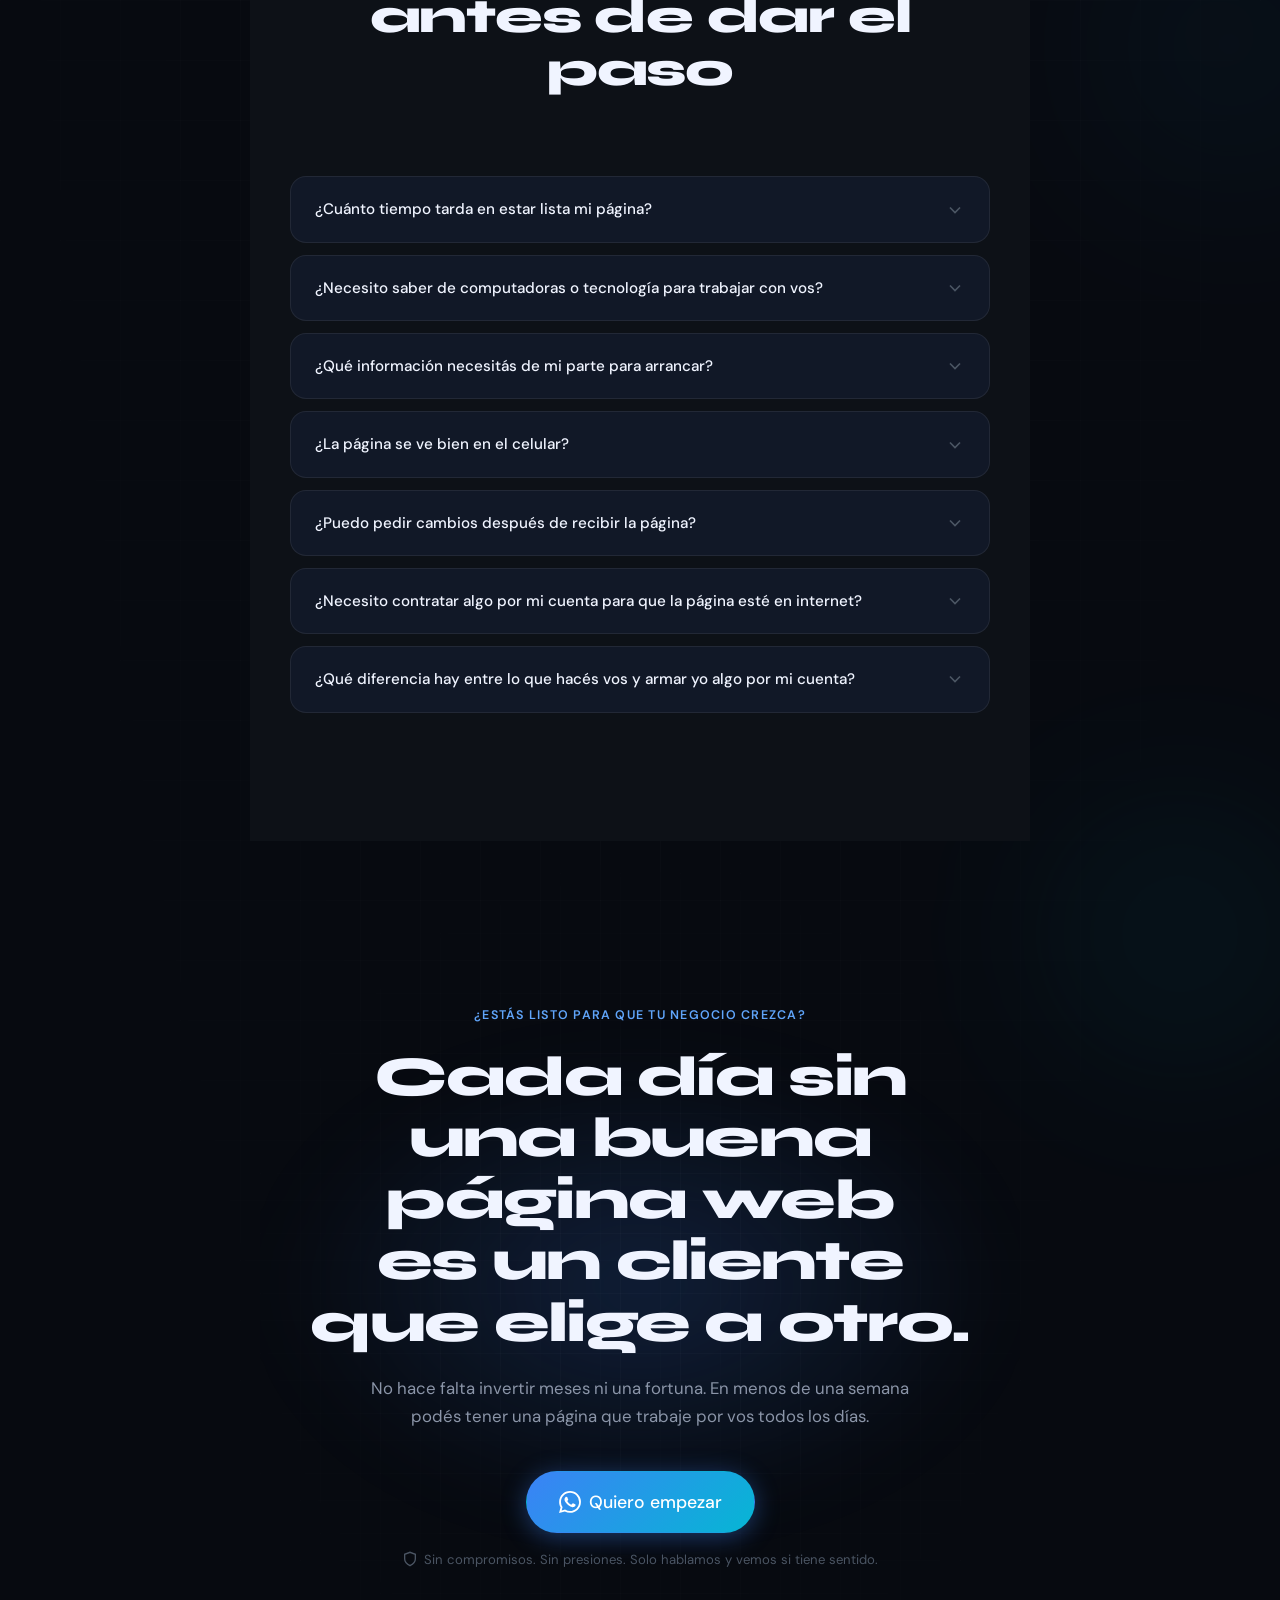
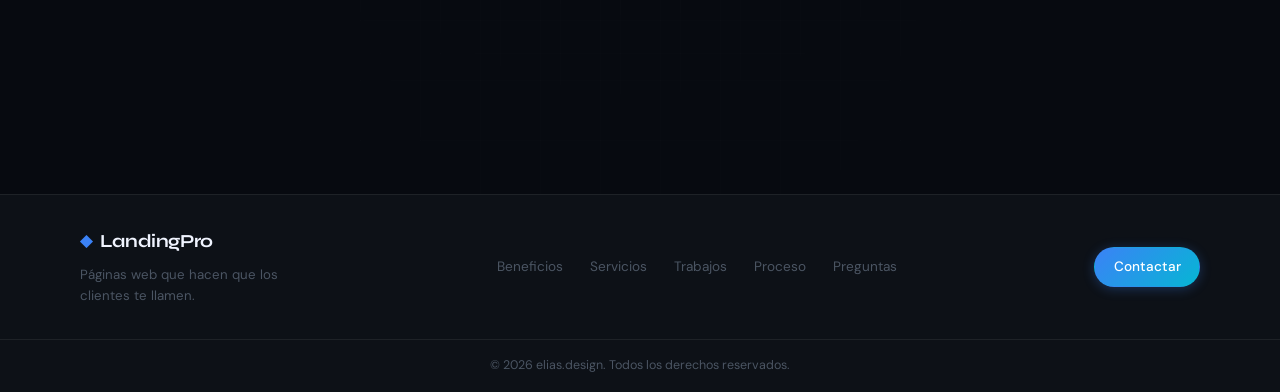
==== commit ca2d04b0: "Add files via upload" ====
--- a/index.html
+++ b/index.html
@@ -534,13 +534,12 @@
           No hace falta invertir meses ni una fortuna. En menos de una semana podés tener una página que trabaje por vos todos los días.
         </p>
         <div class="cta-final__actions">
-          <a href="https://wa.me/5541999038098?text=Hola,%20quiero%20empezar%20con%20mi%20landing%20page%20profesional"
+          <a href="https://wa.me/TUNUMERO?text=Hola,%20quiero%20empezar%20con%20mi%20landing%20page%20profesional"
              class="btn btn--primary btn--xl btn--glow"
              target="_blank"
              rel="noopener noreferrer"
              aria-label="Contactar por WhatsApp para empezar">
             <!-- CAMBIAR NUMERO DE WHATSAPP -->
-            <a href="https://wa.me/5541999038098?text=Hola,%20me%20interesa%20una%20landing%30page%20profesional"
             <svg width="22" height="22" viewBox="0 0 24 24" fill="currentColor" aria-hidden="true">
               <path d="M17.472 14.382c-.297-.149-1.758-.867-2.03-.967-.273-.099-.471-.148-.67.15-.197.297-.767.966-.94 1.164-.173.199-.347.223-.644.075-.297-.15-1.255-.463-2.39-1.475-.883-.788-1.48-1.761-1.653-2.059-.173-.297-.018-.458.13-.606.134-.133.298-.347.446-.52.149-.174.198-.298.298-.497.099-.198.05-.371-.025-.52-.075-.149-.669-1.612-.916-2.207-.242-.579-.487-.5-.669-.51-.173-.008-.371-.01-.57-.01-.198 0-.52.074-.792.372-.272.297-1.04 1.016-1.04 2.479 0 1.462 1.065 2.875 1.213 3.074.149.198 2.096 3.2 5.077 4.487.709.306 1.262.489 1.694.625.712.227 1.36.195 1.871.118.571-.085 1.758-.719 2.006-1.413.248-.694.248-1.289.173-1.413-.074-.124-.272-.198-.57-.347m-5.421 7.403h-.004a9.87 9.87 0 01-5.031-1.378l-.361-.214-3.741.982.998-3.648-.235-.374a9.86 9.86 0 01-1.51-5.26c.001-5.45 4.436-9.884 9.888-9.884 2.64 0 5.122 1.03 6.988 2.898a9.825 9.825 0 012.893 6.994c-.003 5.45-4.437 9.884-9.885 9.884m8.413-18.297A11.815 11.815 0 0012.05 0C5.495 0 .16 5.335.157 11.892c0 2.096.547 4.142 1.588 5.945L.057 24l6.305-1.654a11.882 11.882 0 005.683 1.448h.005c6.554 0 11.89-5.335 11.893-11.893a11.821 11.821 0 00-3.48-8.413z"/>
             </svg>
@@ -578,7 +577,7 @@
         <a href="#faq">Preguntas</a>
       </nav>
       <div class="footer__cta">
-        <a href="https://wa.me/5541999038098?text=Hola,%20me%20interesa%20una%20landing%20page%20profesional"
+        <a href="https://wa.me/TUNUMERO?text=Hola,%20me%20interesa%20una%20landing%20page%20profesional"
            class="btn btn--primary btn--sm"
            target="_blank"
            rel="noopener noreferrer">
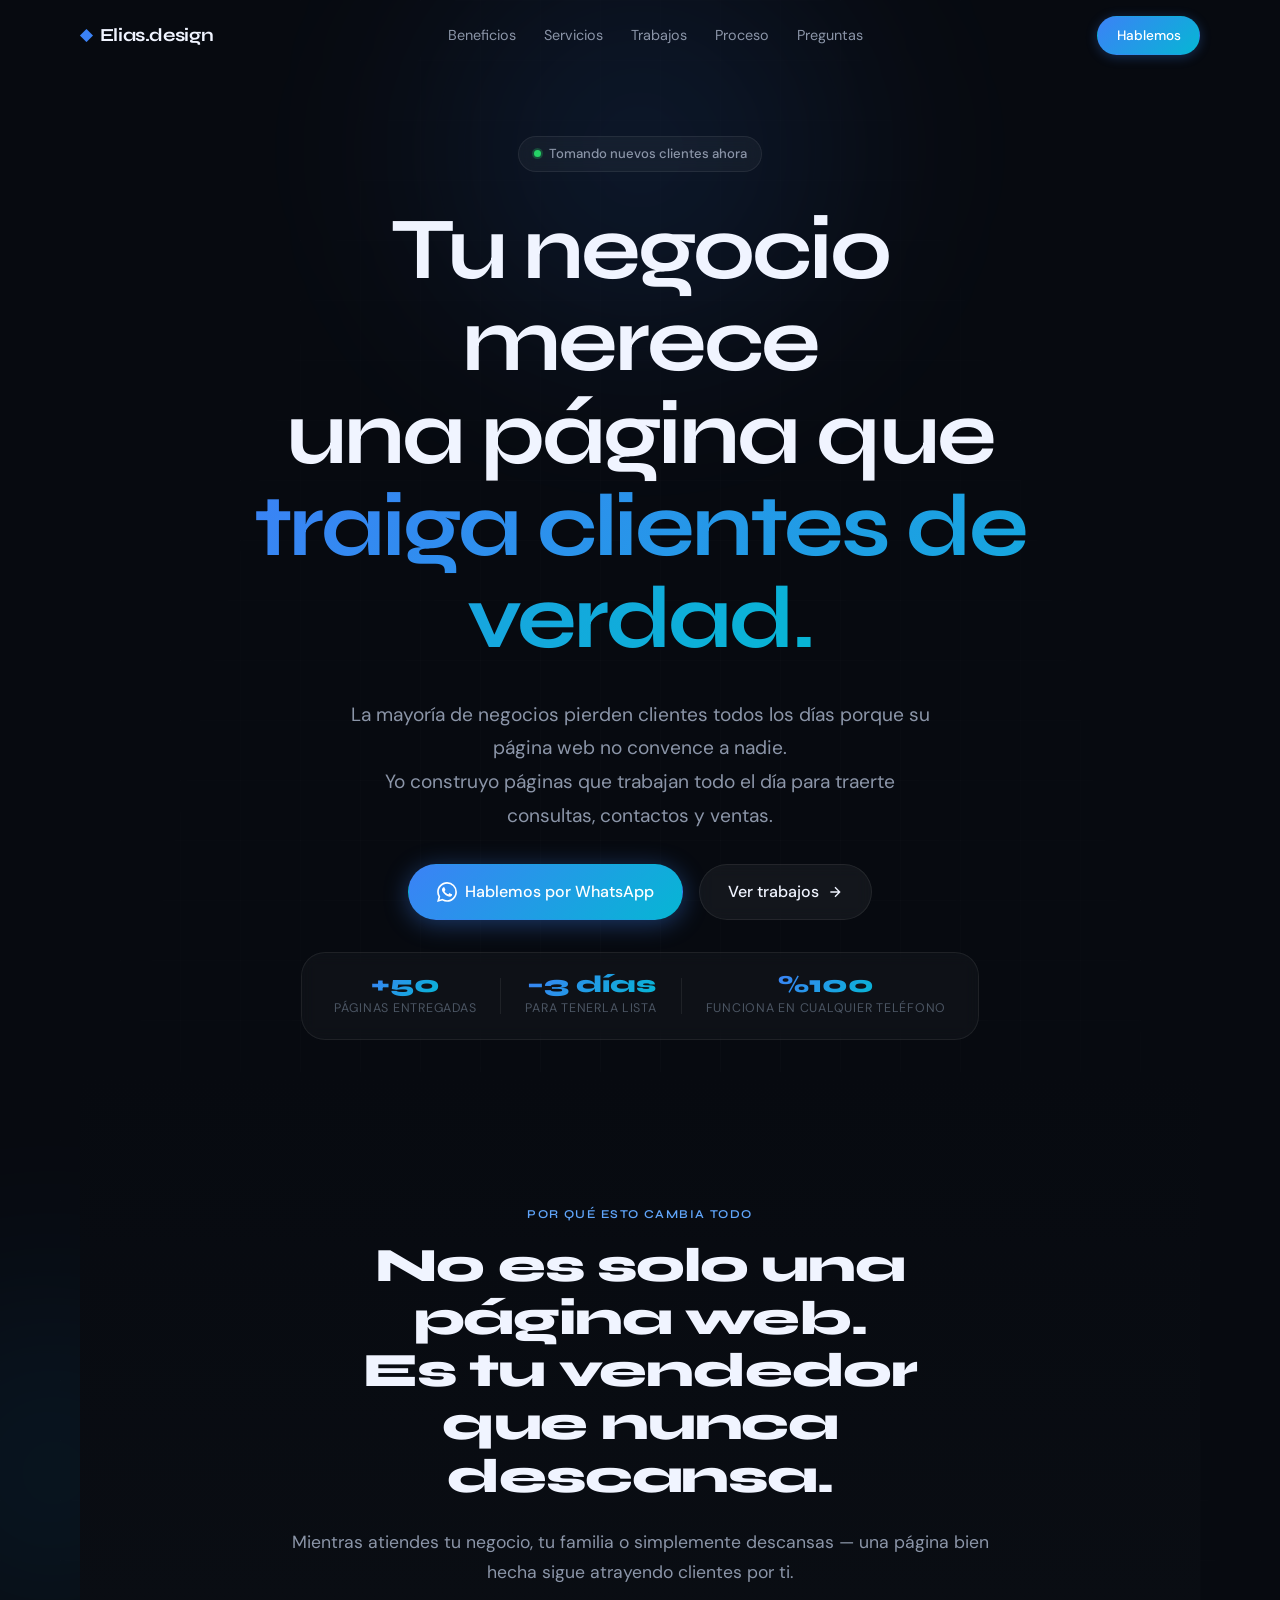
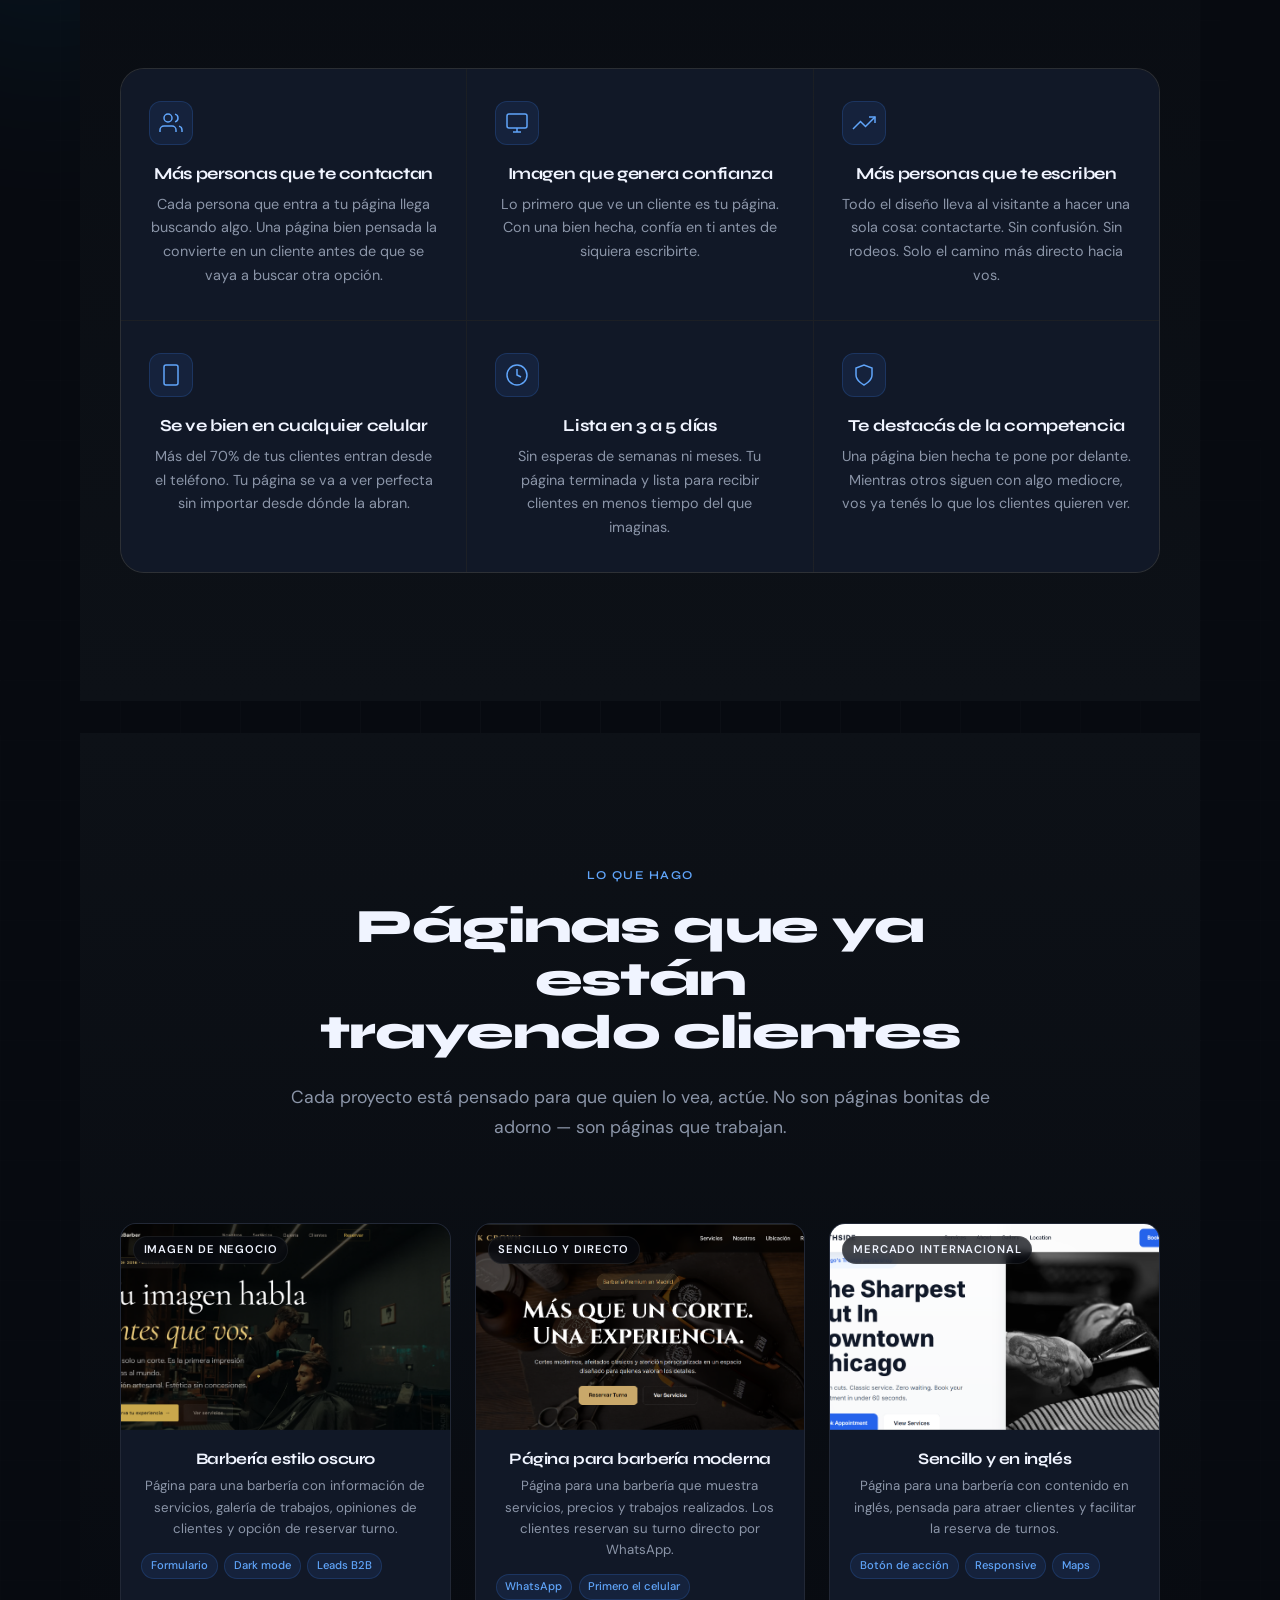
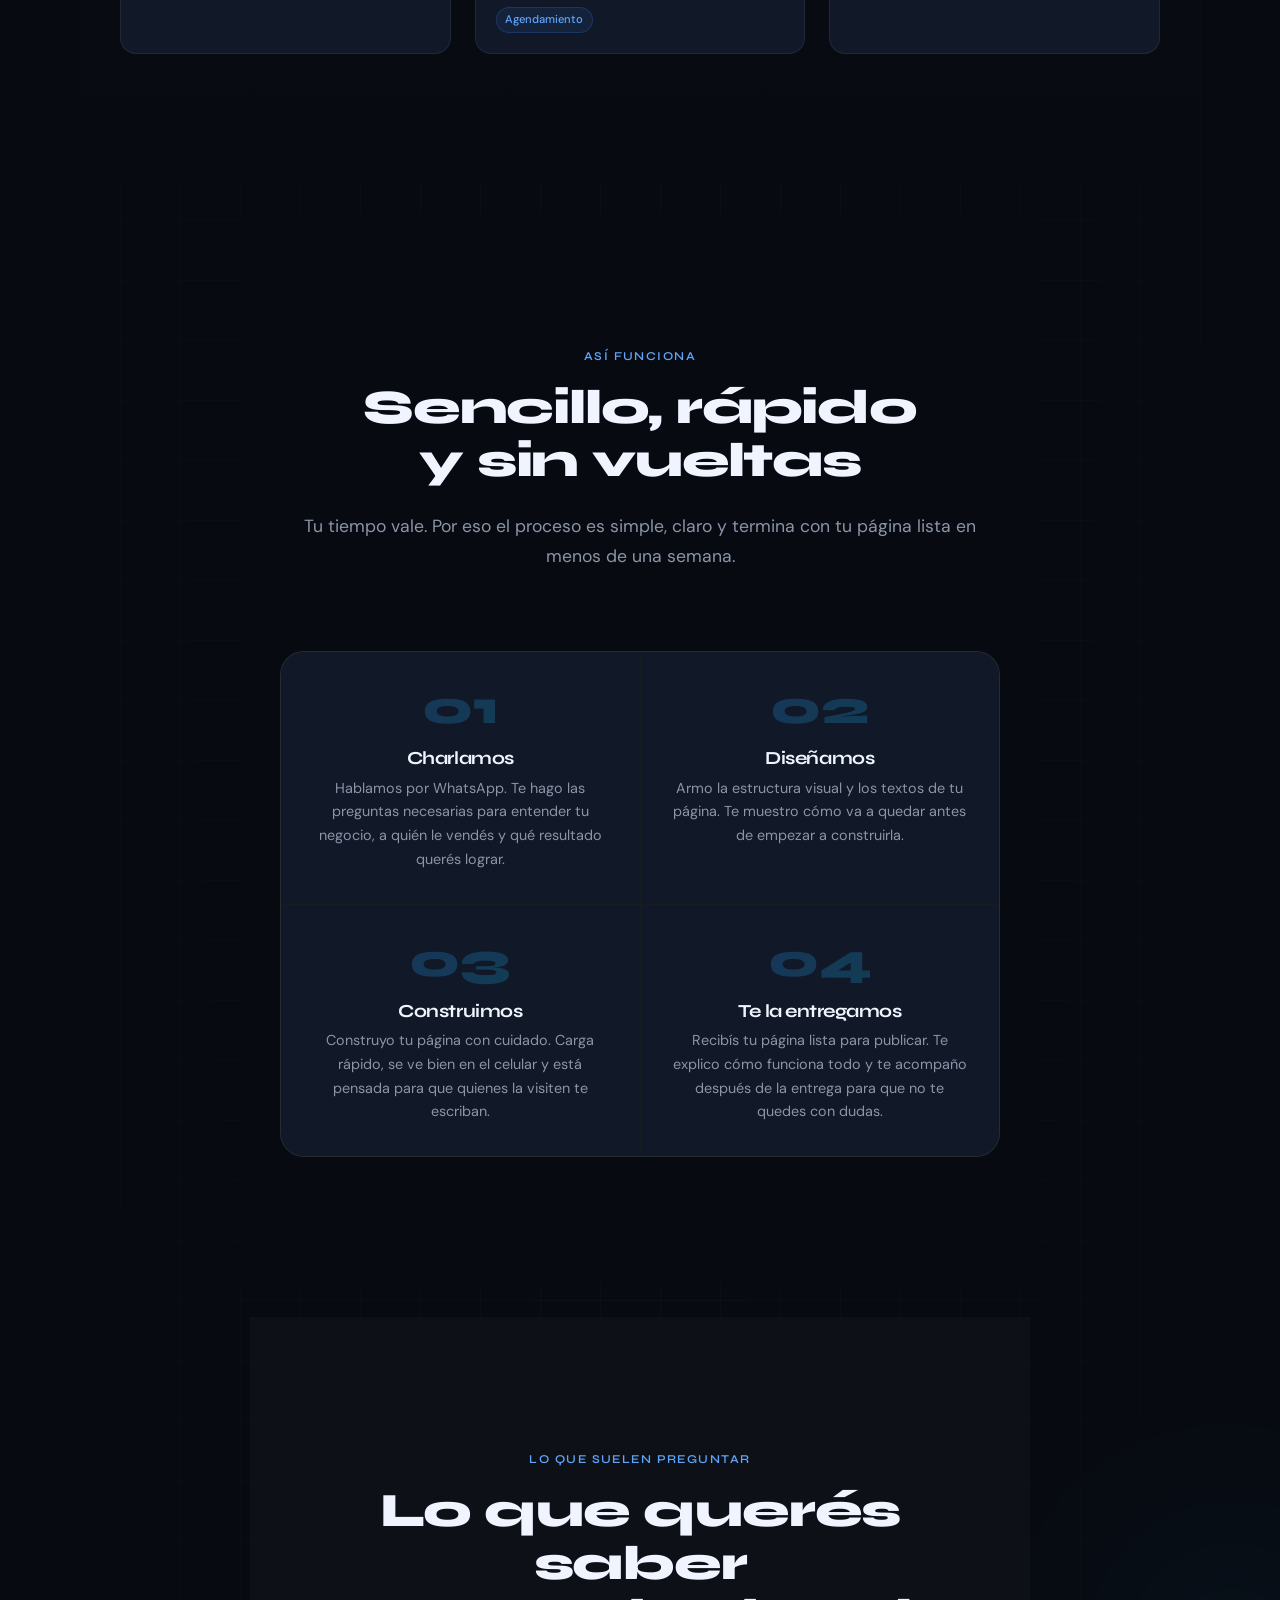
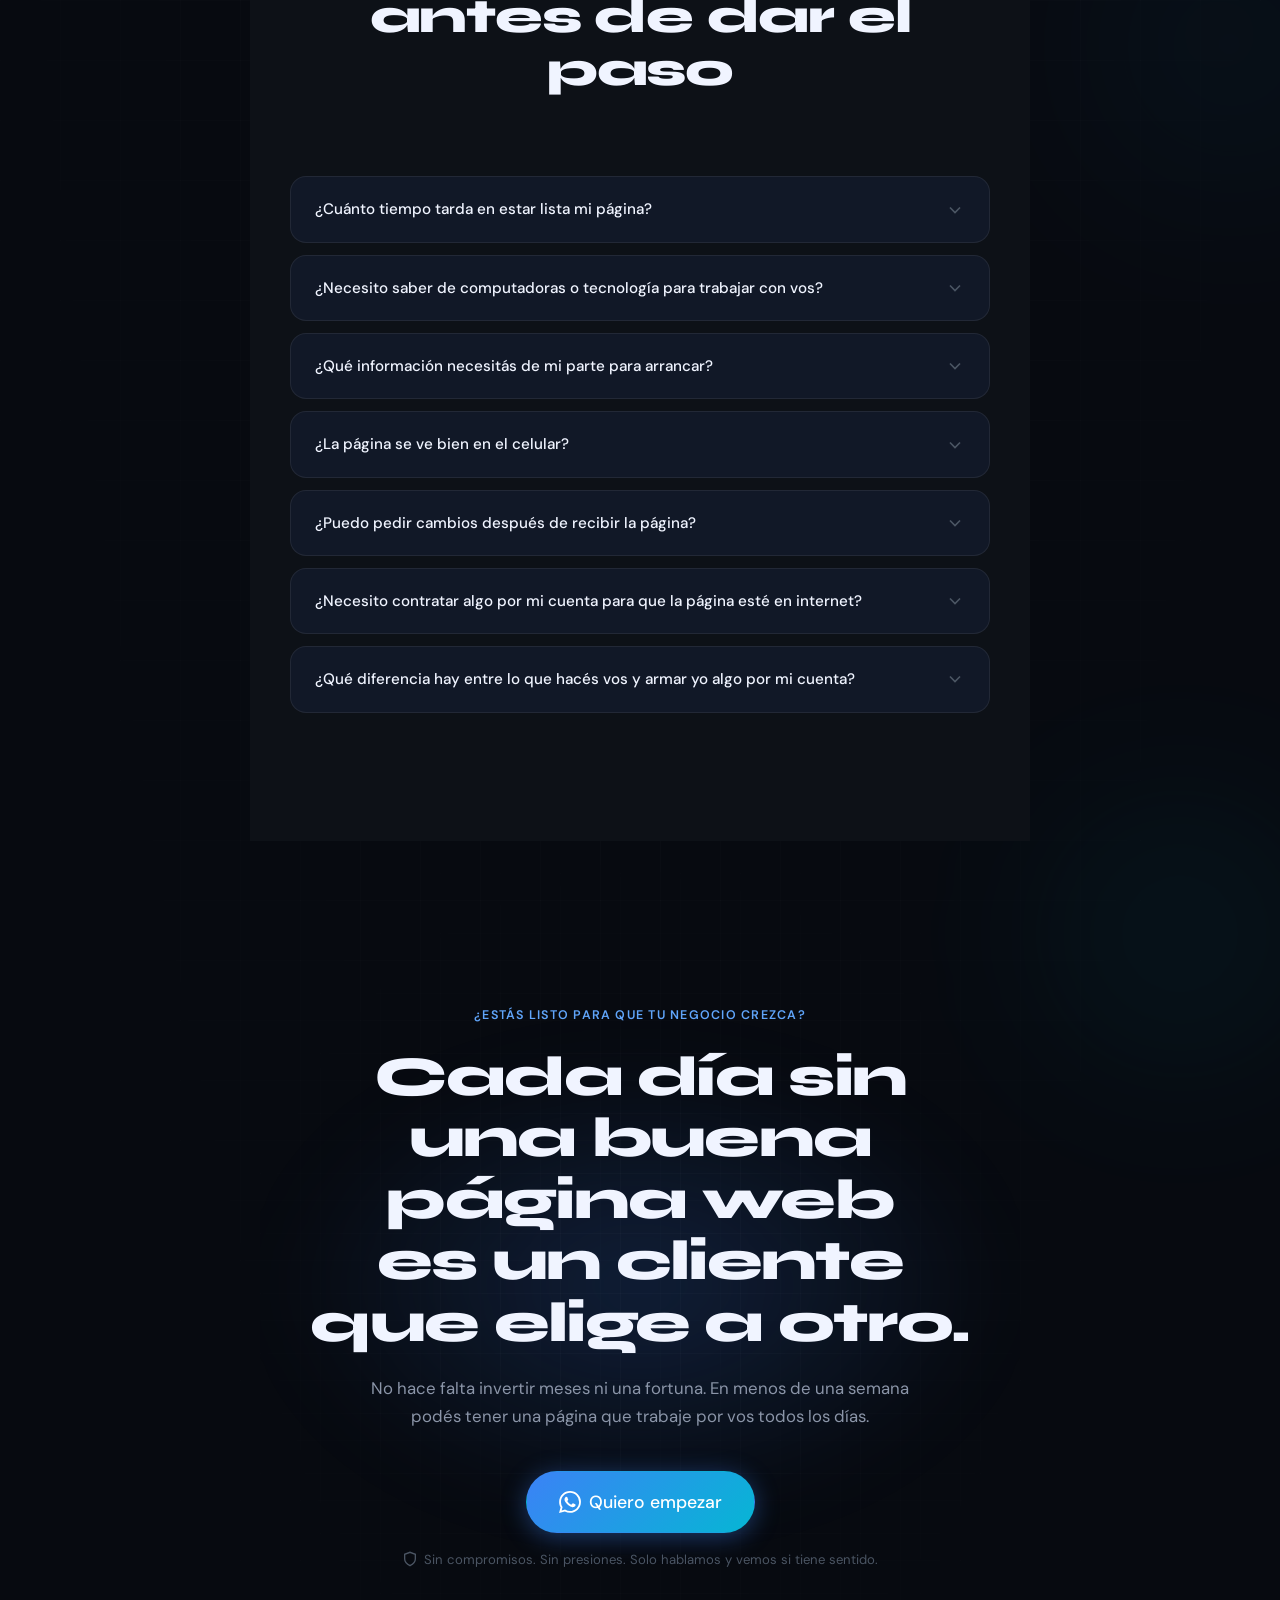
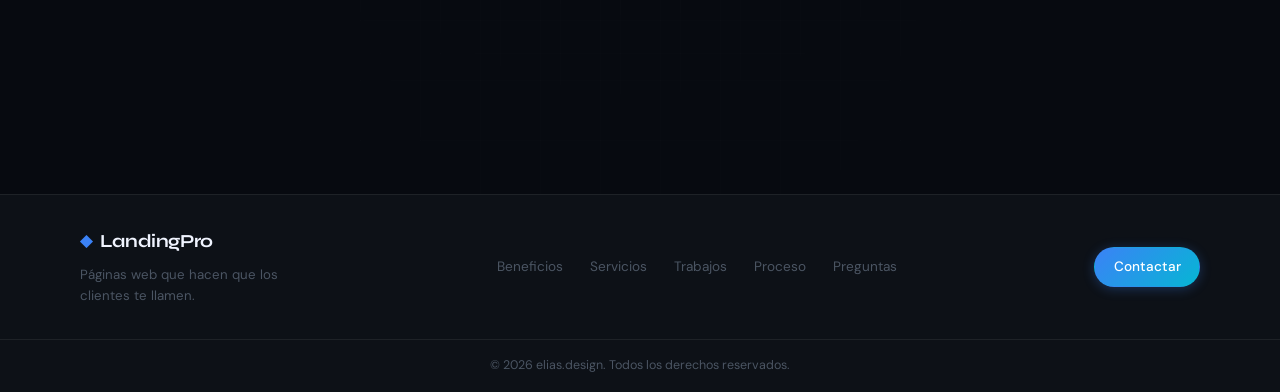
==== commit b66f7a3f: "Update index.html" ====
--- a/index.html
+++ b/index.html
@@ -534,7 +534,7 @@
           No hace falta invertir meses ni una fortuna. En menos de una semana podés tener una página que trabaje por vos todos los días.
         </p>
         <div class="cta-final__actions">
-          <a href="https://wa.me/TUNUMERO?text=Hola,%20quiero%20empezar%20con%20mi%20landing%20page%20profesional"
+          <a href="https://wa.me/5541999038098?text=Hola,%20quiero%20empezar%20con%20mi%20landing%20page%20profesional"
              class="btn btn--primary btn--xl btn--glow"
              target="_blank"
              rel="noopener noreferrer"
@@ -577,7 +577,7 @@
         <a href="#faq">Preguntas</a>
       </nav>
       <div class="footer__cta">
-        <a href="https://wa.me/TUNUMERO?text=Hola,%20me%20interesa%20una%20landing%20page%20profesional"
+        <a href="https://wa.me/5541999038098?text=Hola,%20me%20interesa%20una%20landing%20page%20profesional"
            class="btn btn--primary btn--sm"
            target="_blank"
            rel="noopener noreferrer">
